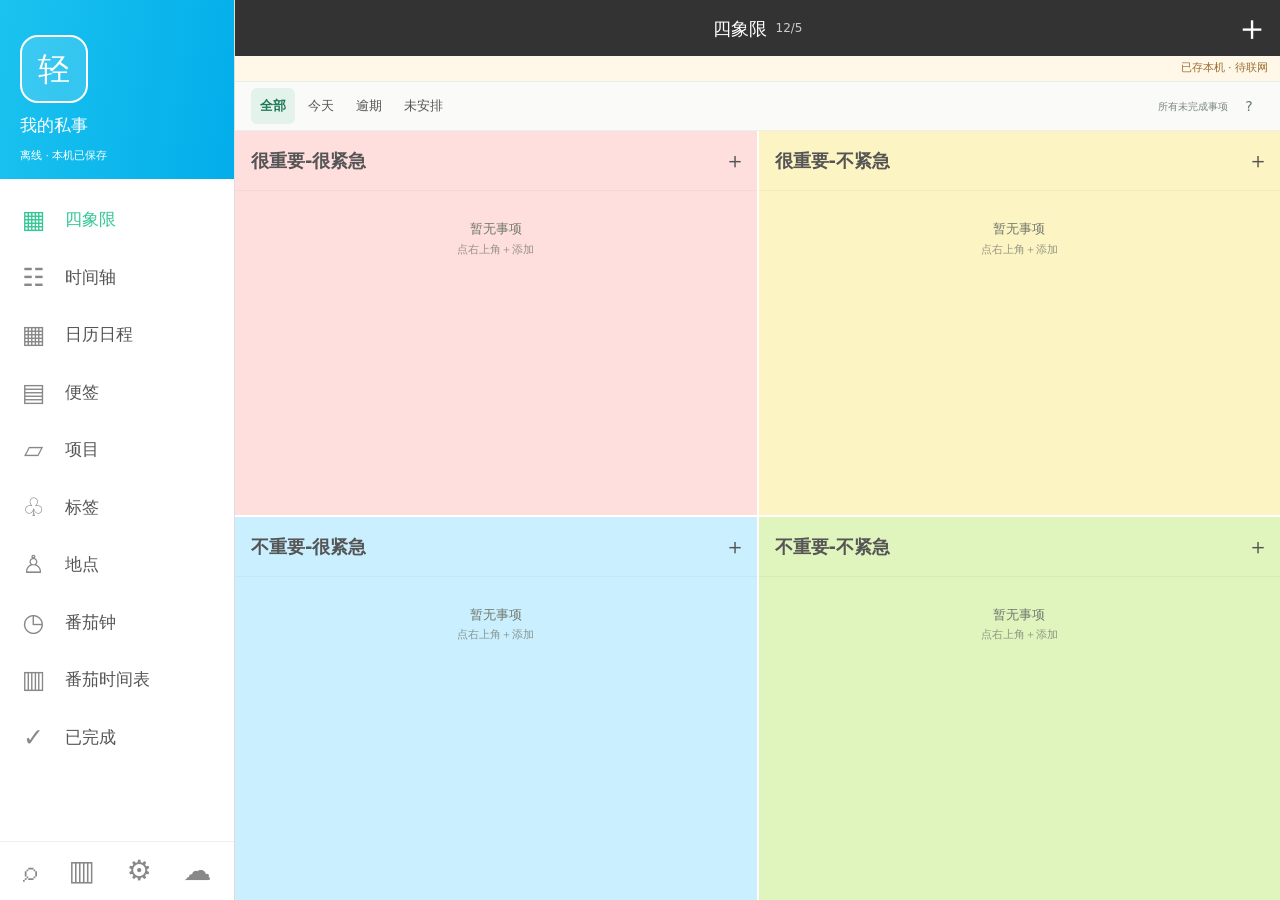
==== android/assets/index.html @ 7c6339b3 "Fix completed task restoration being mistaken for a no-op" ====
<!doctype html><html lang="zh-CN"><head><meta charset="utf-8"><meta name="viewport" content="width=device-width,initial-scale=1,viewport-fit=cover"><meta name="theme-color" content="#333333"><title>轻效 Todo</title><style>:root{--header:#333;--ink:#555;--muted:#999;--line:#e6e6e6;--green:#36c796;--cyan:#00b9ee;--q0:#ffdede;--q1:#fdf4c3;--q2:#caefff;--q3:#e0f4be}*{box-sizing:border-box}html,body{margin:0;height:100%;font:16px/1.5 system-ui,-apple-system,'Noto Sans',sans-serif;color:var(--ink);background:white}button,input,select,textarea{font:inherit;color:inherit}button{border:0;background:none;cursor:pointer;min-height:44px;-webkit-tap-highlight-color:transparent}button:focus-visible{outline:2px solid var(--cyan)}input,textarea,select{border:1px solid #ddd;border-radius:4px;padding:10px;background:#fff;max-width:100%;min-height:44px}input[type=checkbox]{width:21px;min-height:21px;accent-color:var(--green)}textarea{width:100%;resize:vertical;line-height:1.7}label{display:block;color:#999;font-size:13px;margin:14px 0 5px}#app{height:100dvh;display:flex;flex-direction:column}#top{height:56px;flex:none;display:flex;align-items:center;justify-content:space-between;background:var(--header);color:#fff}#top>button:first-child,#top>button:last-child{width:56px;height:56px}#top-add{font-size:36px;font-weight:300}#page-title{font-size:21px;flex:1;display:flex;align-items:center;justify-content:center;gap:9px}.daynum{font-size:28px;font-weight:300}.datemeta{font-size:10px;line-height:1.3;text-align:left}.avatar{display:inline-flex;align-items:center;justify-content:center;width:35px;height:35px;border:1px solid #eee;background:#39bba8;border-radius:9px;color:white;font-size:20px}.avatar.large{width:68px;height:68px;font-size:32px;background:#ffffff25;border:2px solid white;border-radius:18px;margin-bottom:10px}#main{flex:1;overflow:auto;min-height:0;position:relative}#main.matrix-page{overflow:hidden}.matrix{display:grid;grid-template-columns:1fr 1fr;grid-template-rows:1fr 1fr;height:100%;gap:1px;background:white}.quadrant{background:var(--q);display:flex;flex-direction:column;min-height:0;overflow:hidden}.quad-list{flex:1;overflow:auto;min-height:0}.task-row{border-bottom:1px solid #0000000c;display:flex;align-items:center;min-height:38px}.task-open{padding:10px;text-align:left;min-width:0;flex:1}.task-text{white-space:nowrap;overflow:hidden;text-overflow:ellipsis;display:block}.task-mini{font-size:10px;color:#888;white-space:nowrap;overflow:hidden;text-overflow:ellipsis;display:block}.task-more{font-size:16px;min-width:29px;width:29px;color:#0006;opacity:.5}.task-row.done .task-text{text-decoration:line-through;color:#999}.empty{color:#aaa;text-align:center;padding:40px 20px;font-size:14px}.empty.full{position:absolute;top:38%;left:0;right:0;font-size:17px}.empty small{display:block;font-size:13px;line-height:1.7;margin-top:10px}.fab{position:fixed;bottom:25px;left:calc(50% - 28px);background:#fff;border-radius:50%;width:56px;height:56px;box-shadow:0 1px 8px #0004;color:#a5ca38;font-size:40px;line-height:1}#drawer-mask{position:fixed;inset:0;background:#0009;z-index:9}#drawer{position:fixed;top:0;bottom:0;left:0;width:min(310px,78%);background:white;z-index:10;transform:translateX(-100%);transition:transform .18s;display:flex;flex-direction:column}#drawer.open{transform:none}.profile{background:linear-gradient(100deg,#1bc3ef,#02adea);color:white;padding:27px 20px 15px}.profile strong{display:block;font-size:17px;font-weight:400}.profile small{display:block;margin-top:9px;font-size:11px;cursor:pointer}#nav{padding:12px 0;flex:1;overflow:auto}#nav button{width:100%;text-align:left;padding:10px 22px;display:flex;gap:20px;align-items:center;min-height:48px;font-size:17px}#nav button i{width:23px;font-size:25px;color:#888;font-style:normal;text-align:center}#nav button.active,#nav button.active i{color:var(--green)}#drawer footer{display:flex;border-top:1px solid #eee;justify-content:space-around;padding:7px}#drawer footer button{font-size:28px;color:#888}#timer-bar{flex:none;background:#fff5ed;border-top:1px solid #efccb9;text-align:left;font-size:13px;padding:8px 15px;color:#be6847;min-height:40px}#overlay{position:fixed;inset:0;background:#0007;z-index:20;align-items:center;justify-content:center}#overlay:not([hidden]){display:flex}#panel{background:#fff;width:100%;height:100dvh;display:flex;flex-direction:column;overflow:hidden}.panel-head{height:56px;background:#333;color:white;display:flex;align-items:center;justify-content:space-between;flex:none;padding:0 6px}.panel-head h2{font-size:20px;font-weight:400;flex:1;text-align:center;margin:0}.panel-head button{min-width:48px;font-size:17px}.panel-head .back{font-size:28px}.panel-body{padding:16px;overflow-y:auto;flex:1;min-height:0}.panel-actions{display:flex;gap:10px;border-top:1px solid #eee;padding:12px 16px;background:#fff;flex:none}.panel-actions button{flex:1}.primary{background:#25b88d;color:#fff;border-radius:5px;padding:10px 17px}.secondary{background:#f3f3f3;border:1px solid #ddd;border-radius:5px;padding:10px 14px}.danger{color:#ef5b51}.muted,.hint{color:#aaa;font-size:12px}.hint{line-height:1.8;margin:8px 0}.row{display:flex;gap:10px;align-items:center}.row>*{flex:1;min-width:0}.field-row{display:flex;align-items:center;border-bottom:1px solid var(--line);padding:10px 0;gap:10px}.field-row>span{width:60px;flex-shrink:0;color:#999;font-size:14px}.field-row input,.field-row select{flex:1;min-width:0;border:0}.editor-title{font-size:19px;min-height:100px;border:0;border-bottom:1px solid #ddd;border-radius:0}.priority{display:grid;grid-template-columns:repeat(4,1fr);gap:4px;margin:10px 0}.priority button{font-size:12px;border:2px solid transparent;padding:8px 2px;background:var(--q)}.priority .selected{border-color:#777}.sub-edit{display:grid;grid-template-columns:24px 1fr 53px 30px;gap:7px;align-items:center;margin:7px 0}.sub-edit input{width:100%;min-width:0}.sub-edit button{padding:0}.detail-title{font-size:21px;line-height:1.65;white-space:pre-wrap;overflow-wrap:anywhere;margin:10px 0}.detail-notes{white-space:pre-wrap;line-height:1.9;overflow-wrap:anywhere;padding:12px 0;border-bottom:1px solid #eee}.detail-meta{font-size:14px;line-height:2;color:#999;margin:14px 0}.sub-detail{border-bottom:1px solid #eee;display:flex;align-items:center;gap:8px;padding:9px 0}.sub-detail>div{flex:1;min-width:0}.sub-detail small{display:block;color:#aaa;font-size:11px}.tomato-btn{color:#e47759;font-size:13px;white-space:nowrap}.detail-focus{display:flex;background:#fff8ef;padding:10px;border-radius:5px;margin:14px 0;gap:10px;align-items:center}.detail-focus>div{flex:1}.detail-focus small{display:block;font-size:11px;color:#aaa}.toolbar{display:flex;align-items:center;justify-content:space-between;padding:10px 12px;gap:8px;border-bottom:1px solid #eee;background:#fafafa;flex-wrap:wrap}.toolbar button{font-size:13px;padding:5px 12px;border:1px solid #ddd;border-radius:3px;min-height:34px}.toolbar .selected{border-color:#3ab994;color:#26b68b;background:#f2fcf8}.toolbar input,.toolbar select{padding:5px;min-height:34px;font-size:13px}.timeline-day{padding:10px 13px;background:#f6f6f6;border-bottom:1px solid #ddd;display:flex;justify-content:space-between;align-items:center}.timeline-day button{font-size:25px;min-height:32px}.timeline-list .task-row{border-left:5px solid var(--q);padding-left:7px}.catalog-row{display:flex;align-items:center;border-bottom:1px solid #eee;padding:10px 15px;gap:12px}.catalog-row .mark{height:22px;width:22px;border:2px solid var(--color);border-radius:3px}.catalog-row>button.name{flex:1;text-align:left;font-size:18px}.catalog-row small{display:block;font-size:12px;color:#aaa}.search-box{padding:12px}.search-box input{width:100%}.list-heading{padding:10px 15px;color:#aaa;font-size:13px}.date-filter{display:flex;gap:7px;justify-content:center;padding:10px;border-bottom:1px solid #eee}.date-filter button{border:1px solid #ddd;border-radius:4px;padding:5px 10px;min-height:34px;font-size:13px}.stats-row{display:grid;grid-template-columns:repeat(3,1fr);border-bottom:1px solid #eee;text-align:center;padding:17px 5px}.stats-row strong{font-size:25px;font-weight:400;color:#e17d5f;display:block}.stats-row small{font-size:11px;color:#aaa}.stats-note{font-size:11px;color:#aaa;padding:7px 12px;margin:0}.timer-page{max-width:670px;margin:0 auto;padding:20px}.timer-mode{display:flex;justify-content:center;gap:8px;margin:10px 0 20px}.timer-mode button{padding:7px 18px;border-radius:30px;border:1px solid #ddd;font-size:14px}.timer-mode .selected{color:#d67b5b;border-color:#d67b5b;background:#fff5f0}.clock{width:245px;height:245px;border:6px solid #f8e0d4;border-top-color:#e99b7b;border-radius:50%;display:flex;align-items:center;justify-content:center;flex-direction:column;margin:28px auto 22px;color:#d77d5b}.clock strong{font-size:58px;line-height:1.2;font-weight:300;font-variant-numeric:tabular-nums}.clock small{font-size:13px;color:#bca89d}.timer-task{background:#fafafa;border:1px solid #eee;border-radius:5px;padding:14px;text-align:center;margin:10px 0}.timer-task strong{font-size:16px;font-weight:500;display:block}.timer-task small{font-size:12px;color:#aaa}.timer-controls{display:flex;gap:12px;justify-content:center}.timer-controls button{flex:1;max-width:220px}.duration-pick{display:flex;gap:7px;justify-content:center;margin:12px 0}.duration-pick button{border:1px solid #ddd;border-radius:4px;padding:4px 12px;min-height:34px;font-size:13px}.duration-pick .selected{border-color:#e49a7c;color:#cd7757}.duration-pick input{width:70px;min-height:34px;padding:4px}.timer-history{padding-top:24px}.timer-history h3{font-size:14px;font-weight:400;color:#aaa}.session-row{display:flex;padding:10px 0;border-bottom:1px solid #eee;gap:10px;align-items:center;font-size:14px}.session-row>div{flex:1}.session-row small{display:block;color:#aaa;font-size:11px}.session-row strong{color:#d27a59;font-weight:500;white-space:nowrap}.time-page{height:100%;display:flex;flex-direction:column}.sheet-scroll{overflow:auto;flex:1;position:relative;min-height:220px;border-top:1px solid #ddd}.time-grid{display:grid;position:relative;min-width:100%;width:max-content;grid-template-columns:48px repeat(var(--days),minmax(120px,1fr));grid-template-rows:40px 1440px}.time-head{position:sticky;top:0;background:#fafafa;z-index:4;text-align:center;border-right:1px solid #ddd;border-bottom:1px solid #ddd;font-size:12px;line-height:39px;min-width:120px}.time-head.today{background:#fff4e5;color:#bf7951}.time-corner{position:sticky;left:0;top:0;z-index:6;min-width:48px;background:#fafafa;font-size:10px;border-right:1px solid #ddd;border-bottom:1px solid #ddd;text-align:center;padding-top:12px}.time-axis{position:sticky;left:0;background:#fafafa;z-index:3;border-right:1px solid #ccc}.time-axis span{position:absolute;left:3px;font-size:10px;color:#999;transform:translateY(-7px)}.time-column{position:relative;min-width:120px;border-right:1px solid #ddd;background:repeating-linear-gradient(to bottom,#fff 0,#fff 29px,#ededed 29px,#ededed 30px)}.time-column:before{content:'';position:absolute;inset:0;pointer-events:none;background:repeating-linear-gradient(to bottom,transparent 0,transparent 59px,#d5d5d5 59px,#d5d5d5 60px)}.time-block{position:absolute;left:2px;right:2px;background:#f4b49a;border-left:3px solid #d67c57;border-radius:3px;padding:1px 4px;min-height:3px;overflow:hidden;font-size:11px;line-height:1.25;min-width:0;min-height:0;text-align:left;color:#773d28;z-index:1}.time-block.break{background:#cce7cc;border-color:#7ca970;color:#45663b}.time-block.manual{background:#c9e5f4;border-color:#6ba4c2;color:#345c72}.time-block.partial{background:#f9dfc9;border-style:dashed}.time-block span{display:block;font-size:9px}.now-line{position:absolute;left:0;right:0;height:1px;background:#ef654f;z-index:2;pointer-events:none}.legend{display:flex;gap:12px;font-size:10px;color:#aaa;padding:8px 12px}.legend i{display:inline-block;width:9px;height:9px;background:#f4b49a;margin-right:4px}.settings-row{padding:12px 0;border-bottom:1px solid #eee}.settings-row button{display:block;width:100%;text-align:left}.settings-row small{color:#aaa;font-size:12px;display:block}.progress-line{height:7px;background:#f1f1f1;margin-top:5px}.progress-line i{display:block;height:100%;background:#86c7b1}.warning{background:#fff3d1;border:1px solid #ead494;padding:10px;font-size:13px}.day-summary{padding:15px}.breakdown-row{padding:10px 0;border-bottom:1px solid #eee;font-size:14px}.breakdown-row span{float:right;color:#d88664}#toast{position:fixed;bottom:40px;left:20px;right:20px;margin:auto;max-width:600px;padding:14px 20px;color:#fff;background:#333e;border-radius:6px;z-index:50;display:none;font-size:14px}[hidden]{display:none!important}@media(min-width:850px){#drawer{transform:none;width:235px;z-index:2;border-right:1px solid #ddd}#app{margin-left:235px}#menu-button{visibility:hidden}.matrix{gap:2px}.quad-title{font-size:20px;padding:16px}.task-open{padding:11px 16px}.task-text{font-size:17px}#panel{height:90dvh;max-width:680px;box-shadow:0 12px 60px #0003}.time-grid{width:100%;grid-template-columns:48px repeat(var(--days),minmax(110px,1fr))}.time-head,.time-column{min-width:110px}.fab{left:calc(50% + 88px)}.profile{padding-top:35px}.task-more{opacity:.2}.task-row:hover .task-more{opacity:1}}

/* Expanded matrix keeps the other three quadrants in their original corners. */
.matrix{--quad-rail:56px;grid-template-columns:minmax(0,1fr) minmax(0,1fr);grid-template-rows:minmax(0,1fr) minmax(0,1fr)}
.quadrant{min-width:0}.quad-head{display:flex;align-items:stretch;min-height:44px;flex:none;border-bottom:1px solid #00000009}
.quad-title{min-width:0;flex:1;display:flex;align-items:center;justify-content:space-between;gap:4px;text-align:left;padding:10px;font-size:15px;font-weight:650}.quad-title span{overflow:hidden;text-overflow:ellipsis;white-space:nowrap}.quad-title small,.quad-switch small{font-size:11px;opacity:.6;font-weight:400}
.quad-add,.quad-collapse{flex:none;width:40px;padding:0;font-size:25px}.quad-collapse{font-size:23px;color:#0007}.quad-title:hover,.quad-add:hover,.quad-collapse:hover,.quad-switch:hover{background:#ffffff30}
.quad-switch{height:100%;width:100%;min-width:0;min-height:0;display:flex;align-items:center;justify-content:center;gap:8px;padding:6px;font-size:13px;font-weight:550;overflow:hidden}.quadrant-collapsed.vertical .quad-switch{flex-direction:column}.quadrant-collapsed.vertical .quad-switch>span{writing-mode:vertical-rl;letter-spacing:3px}.quadrant-collapsed.corner .quad-switch{font-size:11px;line-height:1.4;gap:3px}.quadrant-collapsed.horizontal .quad-switch>span{white-space:nowrap}
.quad-quick{display:flex;flex:none;gap:6px;padding:8px;border-top:1px solid #00000012;background:#ffffff38}.quad-quick-input{flex:1;min-width:0;width:0;background:#ffffffc9;border:1px solid #00000012;font-size:15px;padding:8px 10px}.quad-quick button{width:44px;flex:none;background:#ffffffa8;border:1px solid #00000012;border-radius:4px;font-size:27px}.quad-quick:focus-within{background:#ffffff60}
@media(min-width:850px){.matrix{--quad-rail:68px}.quad-title{font-size:20px;padding:16px}.quad-add,.quad-collapse{width:48px}.quad-switch{font-size:15px}.quadrant-collapsed.corner .quad-switch{font-size:13px}.quad-quick{padding:12px 16px}}
/* 2.2 usability: compact overview, comfortable touch targets and quiet detail panels. */
:root{--muted:#777}#sync-top{background:#f5f8f6;border-bottom:1px solid #e8eee9;color:#547c69;font-size:11px;min-height:26px;padding:3px 12px;text-align:right;flex:none}#sync-top.pending{background:#fff8e8;color:#9b6d2e}.matrix-wrap{height:100%;display:flex;flex-direction:column}.matrix-wrap .matrix{flex:1;min-height:0}.matrix-filter{display:flex;gap:4px;padding:4px 8px;align-items:center;flex:none;background:#fafbf9;border-bottom:1px solid #eee}.matrix-filter button{min-height:36px;font-size:13px;padding:5px 9px;border-radius:6px;white-space:nowrap}.matrix-filter .selected{background:#e3f3eb;color:#207955;font-weight:600}.matrix-filter small{font-size:10px;color:#7a867e;margin-left:auto}.page-name{font-size:18px}.header-date{font-size:12px;color:#ccc}.task-check{width:36px;min-width:36px;padding:0;font-size:23px;color:#49785d;min-height:48px}.task-pom{min-width:36px;padding:0;font-size:22px;color:#a76549}.task-more{width:32px;min-width:32px;opacity:.8}.task-mini{font-size:11px;color:#6e716b}.task-open{padding:10px 3px}.matrix:not(.matrix-focused) .task-pom{display:none}.matrix:not(.matrix-focused) .task-more{width:26px;min-width:26px}.task-row.dragging{opacity:.45}.quadrant.drop-target{box-shadow:inset 0 0 0 3px #389675}.matrix-filter~.matrix .quad-list{overscroll-behavior:contain}.quad-title{font-size:14px}.quad-add,.quad-collapse{min-height:48px}.hint,.muted,.detail-meta,.sub-detail small,.settings-row small{color:#737972}.editor-section{border:1px solid #e5e9e5;border-radius:9px;margin:16px 0;padding:12px;background:#fcfdfb}.editor-section>summary,.sub-schedule>summary{cursor:pointer;font-weight:600;min-height:32px;padding:3px 0}.editor-section summary small{float:right;font-size:11px;color:#798279;font-weight:400}.editor-section h3{margin:0 0 12px;font-size:15px;color:#43594c}.editor-section h3 small{display:block;margin-top:4px;font-weight:400;font-size:11px;color:#737972}.editor-section input:not([type=checkbox]),.editor-section select,.panel-body>input:not([type=checkbox]),.panel-body>select,.row input{width:100%}.editor-section input,.editor-section select{margin-bottom:5px}.check-label{display:flex;align-items:center;gap:10px}.quick-dates{display:flex;gap:8px}.quick-dates button{background:#f3f6f2;border:1px solid #e1e8df;border-radius:16px;padding:5px 14px;font-size:12px;min-height:34px}.sub-edit-card{border:1px solid #e0e7dd;background:#fff;border-radius:6px;padding:9px;margin:10px 0}.sub-edit{grid-template-columns:22px minmax(0,1fr) 48px 28px;gap:5px}.sub-edit input{padding:7px 5px;margin-bottom:0}.sub-schedule{font-size:13px}.sub-schedule>summary{color:#758474;font-weight:400;font-size:12px}.sub-schedule-button{font-size:12px;color:#527e68;padding:0 7px}.sub-detail.highlight{background:#fff6d8}.photo-grid{display:grid;grid-template-columns:repeat(3,minmax(0,1fr));gap:8px;margin:10px 0}.photo-tile{position:relative;aspect-ratio:1;border-radius:7px;background:#eef1ed;overflow:hidden}.photo-tile>button:first-child{width:100%;height:100%;padding:0;position:relative}.photo-tile img{width:100%;height:100%;object-fit:cover}.photo-tile .photo-remove{position:absolute;top:0;right:0;min-height:32px;width:32px;background:#0009;color:white;font-size:22px;border-radius:0 0 0 7px}.photo-missing{position:absolute;inset:0;display:grid;place-items:center;font-size:11px;color:#7d897b}.photo-viewer{position:fixed;inset:0;background:#101612ef;z-index:80;display:flex;align-items:center;justify-content:center;padding:20px}.photo-viewer img{max-width:100%;max-height:90dvh;object-fit:contain}.photo-viewer button{position:absolute;right:15px;top:15px;color:white;font-size:32px;width:48px;min-height:48px;background:#ffffff22;border-radius:50%}.calendar-page{max-width:900px;margin:auto}.calendar-grid{padding:10px 14px}.calendar-week,.calendar-days{display:grid;grid-template-columns:repeat(7,minmax(0,1fr));gap:4px}.calendar-week{font-size:12px;color:#7f8b7b;text-align:center;padding:10px 0}.calendar-days button{height:58px;border-radius:8px;display:flex;flex-direction:column;align-items:center;justify-content:center;line-height:1.2}.calendar-days button small{font-size:9px;color:#65a184;padding-top:7px}.calendar-days button.today{box-shadow:inset 0 0 0 1px #80b89b}.calendar-days button.selected{background:#337b5c;color:white}.calendar-days button.selected small{color:#dcf1df}.calendar-days button.outside{opacity:.3}.agenda-head{display:flex;gap:8px;align-items:center;padding:15px;background:#f5f7f3}.agenda-head strong{flex:1;font-size:14px}.agenda-head label{font-size:11px;margin:0;display:flex;align-items:center;gap:4px}.agenda-head button{font-size:12px;color:#307a58}.agenda-row{display:flex;width:100%;gap:15px;text-align:left;align-items:center;border-left:5px solid var(--q);border-bottom:1px solid #edf0eb;padding:14px;font-size:14px}.agenda-row>div{flex:1;min-width:0}.agenda-row strong{font-weight:500;overflow-wrap:anywhere}.agenda-row small{font-size:11px;display:block;color:#7e897b;margin-top:3px}.agenda-row.done strong{text-decoration:line-through;color:#999}.time-grid{grid-template-rows:40px calc(1440px * var(--zoom,1))}.time-column{background:repeating-linear-gradient(to bottom,#fff 0,#fff calc(30px * var(--zoom,1) - 1px),#ededed calc(30px * var(--zoom,1) - 1px),#ededed calc(30px * var(--zoom,1)))}.time-column:before{background:repeating-linear-gradient(to bottom,transparent 0,transparent calc(60px * var(--zoom,1) - 1px),#d5d5d5 calc(60px * var(--zoom,1) - 1px),#d5d5d5 calc(60px * var(--zoom,1)))}.segment-edit{display:flex;gap:8px;padding:8px 0}.segment-edit input{min-width:0;width:50%;font-size:13px}.finish-icon{font-size:60px;text-align:center;margin:20px}.finish-options{display:grid;gap:10px;margin:25px 0}.finish-options button{min-height:48px}#toast{gap:15px;align-items:center;justify-content:space-between}#toast button{color:#9fe3bf;font-weight:600;min-height:32px;white-space:nowrap}.panel-body{padding-bottom:32px}.panel-actions{padding-bottom:max(12px,env(safe-area-inset-bottom))}label{color:#667363}.task-row .task-open:active{background:#ffffff45}@media(min-width:850px){.matrix-filter{padding:6px 16px}.matrix:not(.matrix-focused) .task-pom{display:block}.quad-title{font-size:18px}.task-check,.task-pom{width:44px;min-width:44px}.task-more{width:40px;min-width:40px}.calendar-days button{height:67px}.photo-grid{grid-template-columns:repeat(4,minmax(0,1fr))}}@media(max-width:360px){.matrix-filter small{display:none}.quad-title{font-size:12px;padding:8px 6px}.matrix:not(.matrix-focused) .task-check{width:28px;min-width:28px}.task-text{font-size:14px}.task-mini{font-size:10px}.sub-detail{gap:4px}.sub-detail .tomato-btn{padding:0 5px}}
/* Touch actions share the same layout on Android and the web. */
.task-swipe{position:relative;overflow:hidden;isolation:isolate;--swipe-x:0px;--row-bg:#fff;background:var(--row-bg)}
.quadrant .task-swipe{--row-bg:var(--q)}
.task-swipe .task-row{position:relative;z-index:1;background:var(--row-bg);transform:translateX(var(--swipe-x));transition:transform .18s ease;min-height:58px;user-select:none;-webkit-user-select:none;-webkit-touch-callout:none;touch-action:pan-y}
.task-swipe.swiping .task-row{transition:none}
.task-swipe .task-text{white-space:normal;display:-webkit-box;-webkit-line-clamp:2;-webkit-box-orient:vertical;line-height:1.45;overflow-wrap:anywhere}
.task-swipe .task-mini{margin-top:3px}
.task-swipe .swipe-action{position:absolute;inset:0 auto 0 0;width:min(80px,42%);z-index:0;color:#fff;background:#268562;border-radius:0;display:flex;flex-direction:column;align-items:center;justify-content:center;gap:1px;font-size:12px;padding:4px;opacity:1}
.swipe-action span{font-size:23px;line-height:1.1}.swipe-action b{font-weight:550}
.task-swipe .swipe-delete{left:auto;right:0;background:#c64b51}
.task-swipe[data-direction=right]{background:#268562}.task-swipe[data-direction=left]{background:#c64b51}
.task-swipe.swipe-ready[data-direction=right]{background:#176c4b}.task-swipe.swipe-ready[data-direction=left]{background:#aa343b}
.task-swipe.swipe-ready .swipe-action{background:transparent;width:50%;font-size:12px}
.task-swipe .task-row.dragging{opacity:.28}
.task-drag-preview{position:fixed;z-index:100;pointer-events:none;width:220px;max-width:70vw;background:var(--q);padding:13px 16px;border:1px solid #ffffffc9;border-radius:10px;box-shadow:0 12px 32px #203b3738;transform:rotate(-2deg);color:#3e4c43}
.task-drag-preview strong{display:-webkit-box;-webkit-line-clamp:2;-webkit-box-orient:vertical;overflow:hidden;overflow-wrap:anywhere;font-size:15px}
.task-drag-preview small{display:block;margin-top:4px;font-size:11px;opacity:.65}
.task-drag-hint{position:fixed;z-index:101;bottom:max(18px,env(safe-area-inset-bottom));left:16px;right:16px;max-width:500px;margin:auto;border-radius:24px;background:#254d40f5;color:white;padding:12px 18px;text-align:center;pointer-events:none;font-size:13px}
.task-drag-active,.task-drag-active *{cursor:grabbing!important;user-select:none!important;-webkit-user-select:none!important}
.quadrant.drop-target{box-shadow:inset 0 0 0 3px #23845e;position:relative}
.quadrant.drop-target .quad-head,.quadrant.drop-target .quad-switch{background:#ffffff55}
.quad-empty{text-align:center;padding:28px 8px;color:#72796d;font-size:13px;pointer-events:none}.quad-empty small{font-size:11px;opacity:.75}
.matrix-filter .gesture-help{width:30px;min-width:30px;padding:4px;color:#65776b;font-size:14px;margin-left:auto}
.matrix-filter small+.gesture-help{margin-left:2px}
.gesture-guide p{font-size:14px;line-height:1.8;margin:0 0 22px}.gesture-guide strong{color:#2d7457}
.matrix:not(.matrix-focused) .quad-add{width:30px;min-height:44px;font-size:22px}
.matrix:not(.matrix-focused) .quad-title{padding-right:2px;font-size:12px}
.matrix:not(.matrix-focused) .task-swipe .task-open{padding-left:2px;padding-right:2px}
.matrix:not(.matrix-focused) .task-swipe .task-text{font-size:14px}
.task-swipe .task-more{min-height:48px}
@media(min-width:850px){.matrix:not(.matrix-focused) .quad-title{font-size:18px}.matrix:not(.matrix-focused) .quad-add{width:44px}.matrix:not(.matrix-focused) .task-swipe .task-text{font-size:16px}}
@media(max-width:360px){.matrix:not(.matrix-focused) .quad-title{font-size:11px;padding-left:5px}.matrix-filter{gap:1px}.matrix-filter button{padding:5px 8px}}
@media(prefers-reduced-motion:reduce){.task-swipe .task-row{transition:none}.task-drag-preview{transform:none}}
/* Nested tasks retain usable tap targets and stop indenting after two levels. */
.tree-node{margin-left:calc(var(--tree-depth,0)*14px);position:relative;border-left:1px solid #ffffff18}
.tree-node[style="--tree-depth:0"]{border-left:0}
.tree-toggle,.tree-spacer{width:28px;min-width:28px;flex:0 0 28px;display:inline-flex;align-items:center;justify-content:center;color:var(--q);font-size:18px}
.tree-toggle{min-height:40px;padding:0;border:0;background:transparent;touch-action:manipulation}
.tree-spacer{width:8px;min-width:8px;flex-basis:8px}
.tree-progress,.tree-path{display:block;font-size:11px;line-height:1.5;color:#aaa;white-space:nowrap;overflow:hidden;text-overflow:ellipsis}
.tree-progress{color:#d4d4d4}.tree-path{color:#9197a2}
.tree-add-link,.tree-branch-link{display:block;margin:2px 0 6px calc(var(--tree-depth,1)*14px + 8px);padding:8px 5px;border:0;background:transparent;color:#b1b7c0;text-align:left;font-size:12px;min-height:36px}
.tree-branch-link{color:#c4d7ed;margin-left:30px}
.tree-add-form{display:flex;gap:4px;margin:6px 4px 8px calc(var(--tree-depth,1)*14px);align-items:center}
.tree-add-form input{min-width:0;width:100%;font-size:13px;padding:10px 8px}.tree-add-form button{flex-shrink:0;padding:8px;min-width:32px}
.tree-breadcrumb{padding:6px 6px 8px;border-bottom:1px solid #ffffff14;position:sticky;top:0;background:#292a2d;z-index:2;display:flex;gap:8px;align-items:center}
.tree-breadcrumb button{border:0;color:#d4e3fa;background:transparent;padding:5px;white-space:nowrap;font-size:12px}
.tree-breadcrumb span{font-size:11px;color:#999;overflow:hidden;white-space:nowrap;text-overflow:ellipsis}
.tree-actions{border-bottom:1px solid #ffffff18;padding-bottom:8px}.tree-actions>button,.tree-destination{display:block;text-align:left;width:100%;background:transparent;border:0;padding:12px 8px}
.tree-destination small,.tree-child-detail small{display:block;color:#999;font-size:12px;margin-top:4px}.tree-destination strong{font-weight:500}
.tree-child-detail{display:flex;align-items:center;gap:3px;border-top:1px solid #ffffff12;padding:6px 0}.tree-child-detail button{background:transparent;border:0;padding:8px;min-width:32px}.tree-child-detail button:nth-child(2){flex:1;min-width:0;text-align:left;overflow-wrap:anywhere}.tree-child-detail strong{font-size:14px;font-weight:500}
.tree-detail-path button{background:transparent;border:0;color:#a6bcd7;text-align:left;font-size:12px;padding:6px 0;overflow-wrap:anywhere}.tree-detail-children h3{font-size:14px;margin-top:16px}
.tree-highlight{animation:tree-highlight 2s ease-out}@keyframes tree-highlight{from{background:#ffffff30}to{background:transparent}}
@media(max-width:600px){.matrix:not(.matrix-focused) .tree-toggle{width:23px;min-width:23px;flex-basis:23px}.matrix:not(.matrix-focused) .tree-node{margin-left:calc(var(--tree-depth,0)*8px)}.matrix:not(.matrix-focused) .tree-progress{font-size:10px}.matrix:not(.matrix-focused) .tree-node .task-pom{display:none}.matrix:not(.matrix-focused) .tree-add-form{flex-wrap:wrap}.matrix:not(.matrix-focused) .tree-add-form input{flex-basis:100%}}

.tree-toggle{color:#52665e}.tree-node{border-left-color:#00000016}.tree-progress{color:#626e64}.tree-path{color:#6c756f}.tree-add-link,.tree-branch-link{color:#566e63}.tree-breadcrumb{background:rgba(255,255,255,.8);border-bottom-color:#00000012}.tree-breadcrumb button{color:#3d6b58}.tree-breadcrumb span{color:#747b72}.tree-actions,.tree-child-detail{border-color:#00000012}.tree-detail-path button{color:#4f7563}
/* Drop indicators are overlays: previewing never changes row heights under the finger. */
.task-drop-line{position:fixed;height:3px;border-radius:3px;background:#21886b;box-shadow:0 0 0 1px #fff9;z-index:99;pointer-events:none}
.task-drop-line::before{content:'';position:absolute;left:-3px;top:-3px;width:9px;height:9px;border-radius:50%;background:#21886b}
.task-row.drop-nest-wait{outline:2px dashed #4c9776;outline-offset:-3px;background:#ffffff35}
.task-row.drop-inside{outline:3px solid #21886b;outline-offset:-3px;background:#ffffff85}
.task-drag-active .task-row.dragging{opacity:.4}.task-drag-hint{white-space:normal;overflow-wrap:anywhere}
.task-drag-active .swipe-action,.task-drag-active #toast{visibility:hidden}
.task-row.drop-nest-wait{background:#edf5ed}.task-row.drop-inside{background:#dff3e8}
</style></head><body>
<div id="app"><header id="top"><button id="menu-button" aria-label="打开菜单" onclick="drawer(true)"><span class="avatar">轻</span></button><button id="page-title" onclick="chooseDate()"></button><button id="top-add" aria-label="新建" onclick="addForView()">＋</button></header><button id="sync-top" onclick="syncInfo()" aria-label="查看保存与同步状态">已存本机</button><main id="main"></main><button id="timer-bar" onclick="go('pomodoro')" hidden></button></div>
<div id="drawer-mask" onclick="drawer(false)" hidden></div><aside id="drawer" aria-label="导航"><div class="profile"><div class="avatar large">轻</div><strong>我的私事</strong><small id="sync-label" onclick="syncNow()">本机保存</small></div><nav id="nav"></nav><footer><button onclick="go('search')" aria-label="搜索">⌕</button><button onclick="go('achievements')" aria-label="我的成就">▥</button><button onclick="settings()" aria-label="设置">⚙</button><button onclick="syncNow()" aria-label="立即同步">☁</button></footer></aside>
<div id="overlay" hidden><section id="panel" role="dialog" aria-modal="true"></section></div><div id="toast" role="status"></div>
<script>/* Shared offline data model, synchronization and time accounting. */
(function(root){'use strict';
const clone=x=>JSON.parse(JSON.stringify(x));
const uid=()=>globalThis.crypto?.randomUUID?.()||Date.now().toString(36)+'-'+Math.random().toString(36).slice(2);
const blank=()=>({format:'qingxiao-todo',version:3,items:[],sessions:[],catalogs:[],preferences:[],deviceId:uid()});
function normalize(x){if(!x||x.format!=='qingxiao-todo'||![1,2,3].includes(x.version)||!Array.isArray(x.items))throw Error('不是轻效Todo备份');let legacy=x.version===1;x=clone(x);x.version=3;x.sessions??=[];x.catalogs??=[];x.preferences??=[];x.deviceId??=uid();
 for(let [old,type] of [['projects','project'],['tags','tag']])for(let name of x[old]||[])if(typeof name==='string'&&!x.catalogs.some(c=>c.type===type&&c.name===name))x.catalogs.push({id:uid(),type,name,color:'#00b7e9',_dirty:true,_op:uid(),_rev:0});
 for(let t of x.items){t.notes??='';t.subtasks??=[];t.photos??=[];t.tags??=[];t.quadrant??=1;t.weight??=1;t.estimate??=0;t.kind??='task';t.subtasks.forEach(s=>{s.id??="index:"+t.subtasks.indexOf(s);s.estimate??=0;s.reminderStyle??='notification';});if(legacy)touch(t);}
 x.items=migrateItems(x.items); invalidate();validate(x);return x;}

// Stable legacy IDs let independently upgraded devices converge on the same nodes.
function childId(parent,id){let a=2166136261,b=2246822519;for(let c of JSON.stringify([parent,id]).split('')){a=Math.imul(a^c.charCodeAt(0),16777619);b=Math.imul(b^c.charCodeAt(0),3266489917);}return 'child:'+ (a>>>0).toString(16).padStart(8,'0')+(b>>>0).toString(16).padStart(8,'0');}
function migrateItems(items){const result=[],known=new Set(items.map(t=>t.id));for(const original of items){let t=clone(original),subs=t.subtasks||[];t.parentId??='';if(t.deleted&&subs.length)t.deleteBatch??='migration:'+t.id;t.treeVersion=3;t.subtasks=[];result.push(t);let seen=new Set();subs.forEach((s,i)=>{let sid=s.id||'index:'+i,key=seen.has(sid)?sid+':duplicate:'+i:sid;seen.add(sid);let id=childId(t.id,key);if(known.has(id)){const existing=items.find(n=>n.id===id);if(existing?.legacyParentId!==t.id||existing?.legacySubtaskId!==sid)throw Error('子任务编号冲突，请保留备份');return;}known.add(id);result.push({...s,id,parentId:t.id,title:s.text||s.title||'未命名子任务',notes:s.notes||'',kind:'task',quadrant:t.quadrant,project:t.project||'',tags:s.tags||[],photos:s.photos||[],subtasks:[],treeVersion:3,order:i,weight:s.weight||1,estimate:s.estimate||0,done:!!s.done,deleted:!!t.deleted,deleteBatch:t.deleteBatch||'',purged:!!t.purged,createdAt:t.createdAt||0,updatedAt:t.updatedAt||0,legacyParentId:t.id,legacySubtaskId:sid,_rev:t._rev||0,_dirty:!!t._dirty,_op:childId(t.id,key+':'+(t._op||''))});});}return result;}
let generation=0;const treeCache=new WeakMap();
function invalidate(){generation++;}
function tree(db){let saved=treeCache.get(db);if(saved&&saved.generation===generation&&saved.items===db.items&&saved.count===db.items.length)return saved;
 const nodes=new Map(db.items.map(t=>[t.id,t])),parents=new Map(),children=new Map(),issues=new Set();
 for(let t of db.items){let p=t.parentId||'';if(p&&(!nodes.has(p)||p===t.id)){issues.add(t.id);p='';}parents.set(t.id,p);children.set(t.id,[]);}
 // A concurrent move can form a cycle. Cut a deterministic display edge, retaining every record.
 const visited=new Set();for(let t of db.items){let path=[],at=new Map(),id=t.id;while(id&&!visited.has(id)){if(at.has(id)){let cycle=path.slice(at.get(id)),cut=cycle.slice().sort()[0];parents.set(cut,'');cycle.forEach(x=>issues.add(x));break;}at.set(id,path.length);path.push(id);id=parents.get(id);}path.forEach(x=>visited.add(x));}
 const roots=[];for(let t of db.items){let p=parents.get(t.id);if(p)children.get(p).push(t);else roots.push(t);}
 const sort=(a,b)=>(a.order||0)-(b.order||0)||a.id.localeCompare(b.id);roots.sort(sort);children.forEach(a=>a.sort(sort));
 const rootIds=new Map(),deleted=new Map(),done=new Map(),depth=new Map(),stack=roots.slice().reverse().map(t=>[t,0,t.id,false,false]);while(stack.length){let [t,d,r,del,fin]=stack.pop();rootIds.set(t.id,r);depth.set(t.id,d);deleted.set(t.id,!!(del||t.deleted||t.purged));done.set(t.id,!!(fin||t.done));for(let c of children.get(t.id).slice().reverse())stack.push([c,d+1,r,deleted.get(t.id),done.get(t.id)]);}
 const x={nodes,parents,children,roots,rootIds,deleted,done,depth,issues,generation,items:db.items,count:db.items.length};treeCache.set(db,x);return x;}
function descendants(db,id,includeSelf=true){let x=tree(db),out=[],stack=includeSelf?[x.nodes.get(id)]:(x.children.get(id)||[]).slice().reverse();while(stack.length){let t=stack.pop();if(!t)continue;out.push(t);for(let c of (x.children.get(t.id)||[]).slice().reverse())stack.push(c);}return out;}
function ancestors(db,id){let x=tree(db),out=[],p=x.parents.get(id);while(p){out.push(x.nodes.get(p));p=x.parents.get(p);}return out.reverse();}
function effective(db,t){let x=tree(db),root=x.nodes.get(x.rootIds.get(t.id))||t;return {...t,quadrant:root.quadrant,project:root.project||''};}
function progress(db,id){let x=tree(db),branch=descendants(db,id,false).filter(t=>!x.deleted.get(t.id)),leaves=branch.filter(t=>!(x.children.get(t.id)||[]).some(c=>!x.deleted.get(c.id)));return {total:leaves.length,done:leaves.filter(t=>x.done.get(t.id)).length,overdue:branch.filter(t=>!x.done.get(t.id)&&t.dueAt&&t.dueAt<Date.now()).length};}
function resolveNode(db,id,sid=''){return sid?(db.items.find(t=>t.legacyParentId===id&&t.legacySubtaskId===sid)?.id||childId(id,sid)):id;}
function moveNode(db,id,parentId){let x=tree(db),t=x.nodes.get(id),p=x.nodes.get(parentId);if(!t||t.deleted)throw Error('事项已不可用');if(parentId&&(!p||x.deleted.get(parentId)||x.done.get(parentId)||p.kind==='note'))throw Error('请选择未完成事项');if(parentId&&descendants(db,id).some(n=>n.id===parentId))throw Error('不能移动到自己或自己的子任务中');let e=effective(db,t);Object.assign(t,{parentId:parentId||'',quadrant:e.quadrant,project:e.project,order:Date.now()});touch(t);return t;}

// Reorder one record between its neighbors; keep unrelated siblings clean for sync.
function placeNode(db,id,{parentId='',quadrant,beforeId=null}){
 const x=tree(db),t=x.nodes.get(id),parent=x.nodes.get(parentId);
 if(!t||x.deleted.get(id)||x.done.get(id)||t.kind==='note')throw Error('事项已变化，请重新拖动');
 if(parentId&&(!parent||x.deleted.get(parentId)||x.done.get(parentId)||parent.kind==='note'))throw Error('目标任务已不可用');
 if(parentId&&descendants(db,id).some(n=>n.id===parentId))throw Error('不能移入自己或自己的后代');
 const old=effective(db,t),q=parent?effective(db,parent).quadrant:quadrant;
 if(!Number.isInteger(q)||q<0||q>3)throw Error('请选择四象限区域');
 const all=(parentId?(x.children.get(parentId)||[]):x.roots).filter(n=>!x.deleted.get(n.id)&&n.kind!=='note'&&(parentId||(!n.done&&effective(db,n).quadrant===q)));
 const list=all.filter(n=>n.id!==id),index=beforeId==null?list.length:list.findIndex(n=>n.id===beforeId);
 if(index<0)throw Error('插入位置已变化，请重新拖动');
 const same=(x.parents.get(id)||'')===parentId&&old.quadrant===q;
 if(same&&all.indexOf(t)===index)return false;
 const rank=n=>Number.isFinite(n?.order)?n.order:0;
 let left=list[index-1],right=list[index],order=left&&right?rank(left)+(rank(right)-rank(left))/2:left?rank(left)+1024:right?rank(right)-1024:0;
 if(!Number.isFinite(order)||(left&&order<=rank(left))||(right&&order>=rank(right))){
  list.splice(index,0,t);list.forEach((n,i)=>{if(n!==t&&n.order!==i*1024){n.order=i*1024;touch(n);}});order=index*1024;
 }
 Object.assign(t,{parentId,quadrant:q,project:parent?effective(db,parent).project:old.project,order});touch(t);return true;
}

function validate(x){let all=new Set();for(let arr of ['items','sessions','catalogs','preferences']){if(!Array.isArray(x[arr])||x[arr].length>20000)throw Error('记录数量或格式不正确');for(let r of x[arr]){if(!r||typeof r.id!=='string'||!r.id||all.has(r.id))throw Error('记录编号重复或无效');all.add(r.id);}}
 for(let t of x.items){if(t.parentId!=null&&typeof t.parentId!=='string')throw Error('父任务编号无效');if(typeof t.title!=='string'||typeof t.notes!=='string'||!Number.isInteger(t.quadrant)||t.quadrant<0||t.quadrant>3||!Array.isArray(t.tags)||t.tags.some(s=>typeof s!=='string')||!Array.isArray(t.subtasks)||t.subtasks.some(s=>typeof s.text!=='string'||typeof s.id!=='string'))throw Error('待办字段无效');}
 for(let t of x.items){for(let r of [t,...t.subtasks]){for(let f of ['startAt','dueAt','remindAt'])if(r[f]!=null&&(!Number.isFinite(r[f])||r[f]<0))throw Error('日程时间无效');if(r.startAt&&r.dueAt&&r.dueAt<r.startAt)throw Error('日程结束不能早于开始');}if(!Array.isArray(t.photos||[])||(t.photos||[]).length>12||(t.photos||[]).some(p=>!p||!/^photo-[a-zA-Z0-9-]{10,80}$/.test(p.id)))throw Error('照片信息无效');}
 for(let s of x.sessions){if(!Array.isArray(s.segments)||s.segments.some(p=>!Number.isFinite(p.startAt)||!Number.isFinite(p.endAt)||p.endAt<p.startAt)||typeof s.title!=='string')throw Error('专注时间记录无效');}return x;}
const kinds={items:'item',sessions:'session',catalogs:'catalog',preferences:'preference'},arrays=Object.fromEntries(Object.entries(kinds).map(([a,b])=>[b,a]));
function touch(r){invalidate();r.updatedAt=Date.now();r._dirty=true;r._op=uid();r._rev??=0;return r;}
function changes(db){let result=[];for(let [array,kind]of Object.entries(kinds))for(let r of db[array])if(r._dirty){let data=clone(r);delete data._dirty;delete data._op;delete data._rev;result.push({id:r.id,kind,baseRev:r._rev||0,opId:r._op,data});}return result.slice(0,100);}
function merge(db,response){invalidate();let ack=new Map((response.acknowledgements||[]).map(a=>[a.id,a])),conflicts=0;for(let remote of response.records||[]){let array=arrays[remote.kind];if(!array)continue;let list=db[array],index=list.findIndex(r=>r.id===remote.id),local=list[index],a=ack.get(remote.id);if(local&&(local._rev||0)>remote.rev)continue;
 if(local?._dirty){
  if(a&&a.opId===local._op){if(!a.accepted){let copy=clone(local);copy.id=uid();copy._rev=0;copy.conflictOf=local.id;copy.conflictAt=Date.now();if(copy.title)copy.title+='（冲突副本）';if(copy.name)copy.name+='（冲突副本）';touch(copy);list.push(copy);conflicts++;}list[index]={...remote.data,_rev:remote.rev,_dirty:false};}
  else if(a?.accepted){local._rev=Math.max(local._rev||0,a.rev);}
  // An unacknowledged local edit is retained until it is submitted against its base revision.
 }else {let r={...remote.data,_rev:remote.rev,_dirty:false};if(index<0)list.push(r);else list[index]=r;}
 }for(let a of response.acknowledgements||[]){if((response.records||[]).some(r=>r.id===a.id))continue;for(let array of Object.keys(kinds)){let local=db[array].find(r=>r.id===a.id);if(local?._dirty&&local._op===a.opId){if(a.accepted){local._rev=a.rev;local._dirty=false;}else if(a.rev===0){local._rev=0;local._op=uid();}}}}return conflicts;}
function dayStart(value){let d=new Date(value);d.setHours(0,0,0,0);return +d;}
function nextDay(value,n=1){let d=new Date(dayStart(value));d.setDate(d.getDate()+n);return +d;}
function dateKey(value){let d=new Date(value);return d.getFullYear()+'-'+String(d.getMonth()+1).padStart(2,'0')+'-'+String(d.getDate()).padStart(2,'0');}
function slices(session,start,end){return(session.segments||[]).map(s=>({startAt:Math.max(start,s.startAt),endAt:Math.min(end,s.endAt)})).filter(s=>s.endAt>s.startAt);}
function unionDuration(parts){let sorted=parts.slice().sort((a,b)=>a.startAt-b.startAt),sum=0,end=-Infinity;for(let x of sorted){sum+=Math.max(0,x.endAt-Math.max(end,x.startAt));end=Math.max(end,x.endAt);}return sum;}
function stats(sessions,start,end){let live=sessions.filter(s=>!s.deleted),parts=live.flatMap(s=>slices(s,start,end));return{recorded:unionDuration(parts),focus:unionDuration(live.filter(s=>s.mode==='focus').flatMap(s=>slices(s,start,end))),break:unionDuration(live.filter(s=>s.mode==='break').flatMap(s=>slices(s,start,end))),completed:live.filter(s=>s.mode==='focus'&&s.status==='completed'&&s.endAt>=start&&s.endAt<end).length,partial:live.filter(s=>s.mode==='focus'&&s.status==='partial'&&s.endAt>=start&&s.endAt<end).length};}
function taskStats(db,id,subtaskId){let ids=new Set(descendants(db,resolveNode(db,id,subtaskId)).map(t=>t.id)),sessions=db.sessions.filter(s=>!s.deleted&&ids.has(resolveNode(db,s.taskId,s.subtaskId))&&s.mode==='focus');return{completed:sessions.filter(s=>s.status==='completed').length,duration:unionDuration(sessions.flatMap(s=>s.segments))};}
function nextOccurrence(t){if(!t.repeat||t.repeat==='none'||!t.dueAt)return null;let d=new Date(t.dueAt),anchor=new Date(t.repeatAnchor||t.dueAt),original=anchor.getDate();switch(t.repeat){case'daily':d.setDate(d.getDate()+1);break;case'weekdays':do{d.setDate(d.getDate()+1);}while([0,6].includes(d.getDay()));break;case'weekly':d.setDate(d.getDate()+7);break;case'monthly':d.setDate(1);d.setMonth(d.getMonth()+1);d.setDate(Math.min(original,new Date(d.getFullYear(),d.getMonth()+1,0).getDate()));break;case'yearly':d.setDate(1);d.setFullYear(d.getFullYear()+1);d.setMonth(anchor.getMonth());d.setDate(Math.min(original,new Date(d.getFullYear(),d.getMonth()+1,0).getDate()));break;default:return null;}
 if(t.repeatUntil&&dateKey(+d)>t.repeatUntil)return null;return +d;}
function complete(db,t){const branch=descendants(db,t.id),done=!t.done;let next=done?nextOccurrence(t):null;if(next){let id=(t.repeatRoot||t.id)+':'+next,delta=next-t.dueAt;if(!db.items.some(n=>n.id===id)){let ids=new Map(branch.map(n=>[n.id,n===t?id:childId(id,n.id)]));for(let n of branch.filter(n=>!n.deleted)){let copy=clone(n);Object.assign(copy,{id:ids.get(n.id),parentId:n===t?t.parentId:ids.get(n.parentId),repeat:n===t?n.repeat:'none',repeatRoot:n===t?(t.repeatRoot||t.id):'',repeatAnchor:n.repeatAnchor||n.dueAt,done:false,completedAt:0,createdAt:Date.now(),_rev:0});delete copy.legacyParentId;delete copy.legacySubtaskId;for(let f of ['startAt','dueAt','remindAt'])if(copy[f])copy[f]+=delta;db.items.push(touch(copy));}}}for(let n of (done?branch:[t]))if(!n.deleted){n.done=done;n.completedAt=done?Date.now():0;touch(n);}return done;}
function startTimer(input,now=Date.now()){const plannedMs=input.minutes*60000;if(!Number.isFinite(plannedMs)||plannedMs<60000||plannedMs>180*60000)throw Error('时长须为1～180分钟');return{id:uid(),state:'running',mode:input.mode||'focus',title:input.title||'自由专注',taskId:input.taskId||'',subtaskId:input.subtaskId||'',project:input.project||'',category:input.category||'专注',deviceId:input.deviceId||'',plannedMs,remainingMs:plannedMs,startedAt:now,segmentStartedAt:now,endAt:now+plannedMs,segments:[]};}
function pauseTimer(t,now=Date.now()){if(t.state!=='running')return t;let end=Math.min(now,t.endAt);if(end>t.segmentStartedAt)t.segments.push({startAt:t.segmentStartedAt,endAt:end});t.remainingMs=Math.max(0,t.endAt-now);t.state='paused';return t;}
function resumeTimer(t,now=Date.now()){if(t.state!=='paused')return t;t.state='running';t.segmentStartedAt=now;t.endAt=now+t.remainingMs;return t;}
function finishTimer(t,now=Date.now()){const finished=(t.state==='running'&&now>=t.endAt)||(t.state==='paused'&&t.remainingMs<=0);if(t.state==='running')pauseTimer(t,now);let seg=t.segments.filter(s=>s.endAt>s.startAt),durationMs=unionDuration(seg);return touch({id:'session:'+t.id,title:t.title,taskId:t.taskId,subtaskId:t.subtaskId,project:t.project,category:t.category,deviceId:t.deviceId,mode:t.mode,status:finished?'completed':'partial',startAt:t.startedAt,endAt:seg.at(-1)?.endAt||now,plannedMs:t.plannedMs,durationMs,segments:seg,deleted:false});}
function agenda(db,start,end){let out=[],x=tree(db);for(let t of db.items.filter(t=>!x.deleted.get(t.id)&&t.kind!=='note')){let a=t.startAt||t.dueAt,b=t.dueAt||a+1800000;if(!a||a>=end||Math.max(b,a+1)<=start)continue;out.push({taskId:t.id,subtaskId:'',title:t.title,parentTitle:ancestors(db,t.id).map(t=>t.title).join(' / '),startAt:a,endAt:Math.max(b,a+1),done:!!x.done.get(t.id),quadrant:effective(db,t).quadrant,remindAt:t.remindAt||0});}return out.sort((a,b)=>a.startAt-b.startAt);}
root.QCore={placeNode,childId,migrateItems,invalidate,tree,descendants,ancestors,effective,progress,resolveNode,moveNode,agenda,clone,uid,blank,normalize,validate,touch,changes,merge,dayStart,nextDay,dateKey,slices,unionDuration,stats,taskStats,nextOccurrence,complete,startTimer,pauseTimer,resumeTimer,finishTimer};
if(typeof module!=='undefined')module.exports=root.QCore;
})(globalThis);
</script><script>'use strict';
const C=QCore,$=id=>document.getElementById(id),esc=x=>String(x??'').replace(/[&<>"']/g,c=>({'&':'&amp;','<':'&lt;','>':'&gt;','"':'&quot;',"'":'&#39;'}[c])),arg=x=>esc(JSON.stringify(x));
const native=typeof Native!=='undefined',Q=['很重要-很紧急','很重要-不紧急','不重要-很紧急','不重要-不紧急'];
let matrixFocus=-1,matrixDrafts=['','','',''];
let db=C.blank(),view='matrix',date=C.dayStart(Date.now()),filter='unfinished',catalogFilter='',catalogType='',archived=false,query='',dirty=false,pendingFocus=null,timer=null,clockMode='focus',clockMinutes=25,days=1,syncing=false,syncAgain=false,lastSync=0,syncError=false,lastSyncError="",loadError=false,lastTimerId='',toastId;
function load(){try{db=C.normalize(JSON.parse(native?Native.load():localStorage.getItem('qingxiao-v3')||localStorage.getItem('qingxiao-v2')||JSON.stringify(C.blank())));if(!native&&localStorage.getItem('qingxiao-v2')&&!localStorage.getItem('qingxiao-before-tree-v3'))localStorage.setItem('qingxiao-before-tree-v3',localStorage.getItem('qingxiao-v2'));save();if(native&&typeof Native.syncStatus==='function')Native.loadEncryptedConfig();}catch(e){loadError=true;toast('读取失败：'+e.message+'；请保留备份');}}
function save(){C.invalidate();if(loadError){toast('读取异常，已停用写入');return false;}try{C.validate(db);let r=native?Native.save(JSON.stringify(db)):(localStorage.setItem('qingxiao-v3',JSON.stringify(db)),'ok');if(r!=='ok')throw Error(r);dirty=false;syncAgain=true;updateSyncLabel();return true;}catch(e){toast('未保存：'+e.message);return false;}}
function mark(r){C.touch(r);if(save()){render();scheduleSync();return true;}return false;}
function toast(s){$('toast').textContent=s;$('toast').style.display='block';clearTimeout(toastId);toastId=setTimeout(()=>$('toast').style.display='none',4000);}
function mins(ms){let n=Math.round(ms/60000);return n>=60?Math.floor(n/60)+'小时'+(n%60?n%60+'分':''):n+'分钟';}
function hm(ms){return new Date(ms).toLocaleTimeString('zh-CN',{hour:'2-digit',minute:'2-digit',hour12:false});}
function when(ms){return ms?C.dateKey(ms)+' '+hm(ms):'未安排';}
function datetime(ms){if(!ms)return '';let d=new Date(ms);return new Date(ms-d.getTimezoneOffset()*60000).toISOString().slice(0,16);}
function cfg(name,fallback){return db.preferences.find(x=>x.id==='pref:'+name&&!x.deleted)?.value??fallback;}
function setCfg(name,value){let x=db.preferences.find(x=>x.id==='pref:'+name);if(!x){x={id:'pref:'+name};db.preferences.push(x);}x.value=value;C.touch(x);return save();}
function drawer(on){$('drawer').classList.toggle('open',on);$('drawer-mask').hidden=!on;}
function go(v){if(v==='matrix')matrixFocus=-1;view=v;catalogFilter='';query='';drawer(false);render();}
function nav(){const entries=[['matrix','▦','四象限'],['timeline','☷','时间轴'],['notes','▤','便签'],['projects','▱','项目'],['tags','♧','标签'],['locations','♙','地点'],['pomodoro','◷','番茄钟'],['timesheet','▥','番茄时间表'],['done','✓','已完成']];$('nav').innerHTML=entries.map(([v,i,t])=>`<button class="${view===v?'active':''}" onclick="go('${v}')"><i>${i}</i>${t}</button>`).join('');}
function title(){const names={matrix:'',timeline:'时间轴',notes:'便签',projects:'项目',tags:'标签',locations:'地点',pomodoro:'番茄钟',timesheet:'番茄时间表',done:'已完成',trash:'回收站',search:'搜索',achievements:'我的成就',catalog:catalogFilter};$('page-title').innerHTML=view==='matrix'?`<span class="daynum">${new Date(date).getDate()}</span><span class="datemeta">${new Date(date).toLocaleDateString('zh-CN',{weekday:'short'})}<br>${C.dateKey(date).slice(0,7)}</span>`:esc(names[view]||'轻效 Todo');$('top-add').hidden=['pomodoro','achievements'].includes(view);}
function activeItems(){let x=C.tree(db);return db.items.filter(t=>!x.deleted.get(t.id)&&!x.done.get(t.id)&&t.kind!=='note');}
function matches(t){return !query||[t.title,t.notes,t.summary,t.project,t.location,...t.tags,...t.subtasks.map(x=>x.text),...C.ancestors(db,t.id).map(x=>x.title)].join('\n').toLowerCase().includes(query.toLowerCase());}
function itemRow(t){const pom=C.taskStats(db,t.id),meta=[];if(t.dueAt)meta.push(hm(t.dueAt));if(t.project)meta.push(t.project);if(pom.completed||t.estimate)meta.push('🍅 '+pom.completed+(t.estimate?'/'+t.estimate:''));if(t.conflictOf)meta.push('冲突副本');return `<div class="task-row ${t.done?'done':''}" style="--q:var(--q${t.quadrant})"><button class="task-open" onclick="openItem(${arg(t.id)})"><span class="task-text">${esc(t.title)}</span>${meta.length?'<small class="task-mini">'+esc(meta.join(' · '))+'</small>':''}</button><button class="task-more" onclick="taskMenu(${arg(t.id)})" aria-label="操作 ${esc(t.title)}">⋮</button></div>`;}
function matrixHtml(){
 const focused=matrixFocus>=0,col=matrixFocus%2,row=Math.floor(matrixFocus/2);
 const size=focused?`grid-template-columns:${col===0?'minmax(0,1fr) var(--quad-rail)':'var(--quad-rail) minmax(0,1fr)'};grid-template-rows:${row===0?'minmax(0,1fr) var(--quad-rail)':'var(--quad-rail) minmax(0,1fr)'}`:'';
 return `<div class="matrix ${focused?'matrix-focused':''}" style="${size}">`+Q.map((name,q)=>{
  const items=typeof treeMatrixItems==='function'?treeMatrixItems(q):C.tree(db).roots.filter(t=>!t.deleted&&!t.done&&t.kind!=='note'&&t.quadrant===q),selected=matrixFocus===q,collapsed=focused&&!selected;
  if(collapsed){const shape=q%2!==col&&Math.floor(q/2)!==row?'corner':q%2!==col?'vertical':'horizontal';return `<section class="quadrant quadrant-collapsed ${shape}" data-quadrant="${q}" style="--q:var(--q${q})"><button class="quad-switch" onclick="expandQuadrant(${q})" aria-label="展开${name}" title="${name}"><span>${shape==='corner'?name.split('-').map(x=>x.replace('很','').replace('重要','重').replace('紧急','急')).join('<br>'):name}</span><small>${items.length||''}</small></button></section>`;}
  return `<section class="quadrant ${selected?'quadrant-selected':''}" data-quadrant="${q}" style="--q:var(--q${q})" onclick="quadrantBackground(event,${q})"><div class="quad-head"><button class="quad-title" aria-label="${selected?'收起':'展开'}${name}" aria-expanded="${selected}" onclick="${selected?'collapseQuadrants()':'expandQuadrant('+q+')'}"><span>${name}</span><small>${items.length||''}</small></button>${`<button class="quad-add" aria-label="在${name}添加事项" title="添加完整事项" onclick="editItem(null,${q})">＋</button>`}${selected?`<button class="quad-collapse" aria-label="返回四象限总览" title="返回四象限总览" onclick="collapseQuadrants()">⤢</button>`:''}</div><div class="quad-list">${typeof treeBreadcrumb==='function'?treeBreadcrumb(q):''}${items.map(t=>typeof treeRows==='function'?treeRows(t):itemRow(t)).join('')||'<div class="quad-empty">暂无事项<br><small>点右上角＋添加</small></div>'}</div>${selected?`<form class="quad-quick" onsubmit="event.preventDefault();quickAddQuadrant(${q})"><input id="quad-input-${q}" data-quadrant="${q}" class="quad-quick-input" aria-label="在${name}快速添加事项" placeholder="添加事项，回车保存" value="${esc(matrixDrafts[q])}" autocomplete="off" enterkeyhint="done" oninput="matrixDrafts[${q}]=this.value"><button type="submit" aria-label="保存到${name}">＋</button></form>`:''}</section>`;
 }).join('')+'</div>';
}
function expandQuadrant(q){matrixFocus=q;render();}
function collapseQuadrants(){matrixFocus=-1;render();}
function quadrantBackground(event,q){if(!event.target.closest('button,input,textarea,select,a,form,.task-row')&&matrixFocus!==q)expandQuadrant(q);}
function quickAddQuadrant(q){let title=matrixDrafts[q].trim();if(!title){$('quad-input-'+q)?.focus();return;}let now=Date.now(),t=C.touch({id:C.uid(),title,notes:'',summary:'',quadrant:q,kind:'task',tags:[],subtasks:[],project:'',location:'',startAt:0,dueAt:0,remindAt:0,allDay:false,repeat:'none',weight:1,estimate:0,done:false,deleted:false,createdAt:now,order:-now,_rev:0});db.items.push(t);if(!save()){db.items.splice(db.items.indexOf(t),1);return;}matrixDrafts[q]='';render();scheduleSync();$('quad-input-'+q)?.focus({preventScroll:true});}
function render(){const active=document.activeElement,quickFocus=active?.classList.contains('quad-quick-input')?{q:Number(active.dataset.quadrant),start:active.selectionStart,end:active.selectionEnd}:null;nav();title();$('main').className=view==='matrix'?'matrix-page':'';let html='';
 if(view==='matrix'){html=matrixHtml();}
 else if(view==='timeline'){let mo=C.dateKey(date).slice(0,7),a=db.items.filter(t=>!t.deleted&&t.kind!=='note'&&(filter==='all'||(filter==='done'?t.done:!t.done))&&(!t.dueAt||C.dateKey(t.dueAt).startsWith(mo)));let groups={};a.forEach(t=>(groups[t.dueAt?C.dateKey(t.dueAt):'未安排']??=[]).push(t));html=`<div class="toolbar"><button onclick="changeMonth(-1)">‹</button><input type="month" value="${mo}" aria-label="月份" onchange="date=new Date(this.value+'-01T00:00:00').getTime();render()"><button onclick="changeMonth(1)">›</button><select aria-label="完成状态" onchange="filter=this.value;render()">${[['unfinished','未完成'],['done','已完成'],['all','全部']].map(([v,n])=>`<option value="${v}" ${filter===v?'selected':''}>${n}</option>`).join('')}</select></div><div class="timeline-list">`+Object.keys(groups).sort().map(k=>`<div class="timeline-day"><span>${k==='未安排'?k:new Date(k+'T00:00:00').toLocaleDateString('zh-CN',{month:'numeric',day:'numeric',weekday:'long'})}</span><button onclick="newOnDay(${arg(k)})">＋</button></div>${groups[k].sort((a,b)=>(a.dueAt||0)-(b.dueAt||0)).map(itemRow).join('')}`).join('')+'</div>';if(!a.length)html+='<div class="empty">这个月还没有安排</div>';}
 else if(['projects','tags','locations'].includes(view)){let type={projects:'project',tags:'tag',locations:'location'}[view];let a=db.catalogs.filter(c=>!c.deleted&&c.type===type&&(!['project'].includes(type)||!!c.archived===archived));html=type==='project'?`<div class="toolbar"><button class="${!archived?'selected':''}" onclick="archived=false;render()">活动项目</button><button class="${archived?'selected':''}" onclick="archived=true;render()">归档项目</button></div>`:'';html+=a.map(c=>`<div class="catalog-row"><span class="mark" style="--color:${esc(c.color||'#00b7e9')}"></span><button class="name" onclick="openCatalog(${arg(c.id)})">${esc(c.name)}<small>${db.items.filter(t=>!t.deleted&&(type==='tag'?t.tags.includes(c.name):C.effective(db,t)[type]===c.name)).length} 条记录</small></button><button onclick="editCatalog(${arg(c.id)},${arg(type)})" aria-label="编辑 ${esc(c.name)}">⋮</button></div>`).join('');if(!a.length)html+='<div class="empty full">还没有添加'+({project:'项目',tag:'标签',location:'地点'}[type])+'<small>点右上角＋，开始整理。</small></div>';}
 else if(view==='pomodoro'){html=pomodoroHtml();}
 else if(view==='timesheet'){html=timesheetHtml();}
 else if(view==='achievements'){html=achievementHtml();}
 else {let a=db.items.filter(t=>matches(t)&&(view==='trash'?t.deleted&&!t.purged&&!C.ancestors(db,t.id).some(p=>p.deleted&&!p.purged):!C.tree(db).deleted.get(t.id))&&(view==='done'?t.done:view==='notes'?t.kind==='note':view==='catalog'?(catalogType==='tag'?t.tags.includes(catalogFilter):C.effective(db,t)[catalogType]===catalogFilter):true));if(view==='search')html=`<div class="search-box"><input id="search" aria-label="搜索" placeholder="输入内容、标签或备注" value="${esc(query)}" oninput="query=this.value;renderSearch()"></div><div id="search-results">${a.map(itemRow).join('')}</div>`;else html=a.map(itemRow).join('');if(!a.length&&view!=='search')html=`<div class="empty full">${view==='notes'?'还没有添加便签哦～':'这里还没有记录'}<small>${view==='notes'?'想法、计划等没有确定时间的事情，都可以放在这里。':''}</small></div>`;if(view==='notes')html+='<button class="fab" onclick="editItem()" aria-label="添加便签">＋</button>';}
 $('main').innerHTML=html;if(quickFocus&&view==='matrix'&&matrixFocus===quickFocus.q){const input=$('quad-input-'+quickFocus.q);if(input){input.focus({preventScroll:true});input.setSelectionRange(quickFocus.start,quickFocus.end);}}if(view==='timesheet')requestAnimationFrame(()=>{let el=$('sheet-scroll');if(el)el.scrollTop=420;});tickDisplay();updateSyncLabel();}
function renderSearch(){let a=db.items.filter(t=>!C.tree(db).deleted.get(t.id)&&matches(t));$('search-results').innerHTML=a.map(itemRow).join('')||'<div class="empty">没有找到相关记录</div>';}
function changeMonth(n){let d=new Date(date);d.setDate(1);d.setMonth(d.getMonth()+n);date=+d;render();}
function chooseDate(){if(!['matrix','timeline','timesheet','achievements'].includes(view))return;show('选择日期',`<input type="date" id="pick-date" value="${C.dateKey(date)}" style="width:100%">`,`<button class="primary" onclick="date=new Date($('pick-date').value+'T00:00:00').getTime();closePanel();render()">确定</button>`);}
function newOnDay(day){editItem();if(day!=='未安排')$('due').value=day+'T09:00';}
function addForView(){if(['projects','tags','locations'].includes(view))editCatalog(null,{projects:'project',tags:'tag',locations:'location'}[view]);else if(view==='timesheet')manualSession();else editItem(null,view==='matrix'&&matrixFocus>=0?matrixFocus:1);}
function show(name,body,actions='',saveAction=''){dirty=false;$('panel').oninput=null;$('panel').onchange=null;$('panel').innerHTML=`<div class="panel-head"><button class="back" onclick="closePanel()" aria-label="返回">‹</button><h2>${esc(name)}</h2><button ${saveAction?'onclick="'+saveAction+'"':''}>${saveAction?'保存':''}</button></div><div class="panel-body">${body}</div>${actions?'<div class="panel-actions">'+actions+'</div>':''}`;$('overlay').hidden=false;}
function closePanel(force=false){if(!force&&dirty&&!confirm('放弃未保存的修改？'))return;$('overlay').hidden=true;dirty=false;}
function handleBack(){if(!$('overlay').hidden){closePanel();return true;}if($('drawer').classList.contains('open')){drawer(false);return true;}if(view==='matrix'&&matrixFocus>=0){collapseQuadrants();return true;}if(view!=='matrix'){go('matrix');return true;}return false;}
function openItem(id){let t=db.items.find(x=>x.id===id);if(!t)return;let p=C.taskStats(db,id);show(t.kind==='note'?'便签':'事项详情',`<div class="row"><input type="checkbox" aria-label="完成事项" ${t.done?'checked':''} onchange="toggleItem(${arg(id)})"><span style="background:var(--q${t.quadrant});padding:5px 10px;font-size:13px">${Q[t.quadrant]}</span></div><div class="detail-title">${esc(t.title)}</div><div class="detail-focus"><div>🍅 ${p.completed}${t.estimate?' / '+t.estimate:''} 个番茄<small>累计专注 ${mins(p.duration)}${t.estimate?' · 预估 '+t.estimate+' 个':''}</small></div><button class="tomato-btn" onclick="focusOn(${arg(id)})">开始专注 ›</button></div>${t.notes?'<label>备注</label><div class="detail-notes">'+esc(t.notes)+'</div>':''}<div>${t.subtasks.map(s=>{let ps=C.taskStats(db,id,s.id);return `<div class="sub-detail"><input type="checkbox" aria-label="完成子任务 ${esc(s.text)}" ${s.done?'checked':''} onchange="subDone(${arg(id)},${arg(s.id)},this.checked)"><div>${esc(s.text)}<small>🍅 ${ps.completed}${s.estimate?' / '+s.estimate:''} · ${mins(ps.duration)}</small></div><button class="tomato-btn" onclick="focusOn(${arg(id)},${arg(s.id)})">专注</button></div>`;}).join('')}</div><div class="detail-meta">${t.startAt?'开始：'+when(t.startAt)+'<br>':''}${t.dueAt?'结束：'+(t.allDay?C.dateKey(t.dueAt)+' 全天':when(t.dueAt))+'<br>':''}${t.remindAt?'提醒：'+when(t.remindAt)+'<br>':''}${t.repeat&&t.repeat!=='none'?'重复：'+repeatName(t.repeat)+'<br>':''}${t.project?'项目：'+esc(t.project)+'<br>':''}${t.tags.length?'标签：'+t.tags.map(esc).join('、')+'<br>':''}${t.location?'地点：'+esc(t.location)+'<br>':''}权重：${Number(t.weight||1)}${t.completedAt?'<br>完成：'+when(t.completedAt):''}</div>${t.summary?'<label>总结</label><div class="detail-notes">'+esc(t.summary)+'</div>':''}${t.conflictOf?'<p class="warning">这是一份同时编辑产生的冲突副本，请与原记录核对后保留需要的内容。</p>':''}`,`<button class="secondary" onclick="taskMenu(${arg(id)})">更多</button><button class="primary" onclick="editItem(${arg(id)})">编辑</button>`);}
function toggleItem(id){let t=db.items.find(x=>x.id===id);if(t.deleted)t.deleted=false;else C.complete(db,t);if(mark(t)){closePanel(true);toast(t.done?'已完成':'已恢复');}}
function subDone(id,sid,checked){let t=db.items.find(x=>x.id===id),s=t.subtasks.find(x=>x.id===sid);s.done=checked;mark(t);}
function taskMenu(id){let t=db.items.find(x=>x.id===id);show('事项操作',`<div class="settings-row"><button onclick="toggleItem(${arg(id)})">${t.deleted?'从回收站恢复':t.done?'恢复未完成':'标记已完成'}</button></div><div class="settings-row"><button onclick="focusOn(${arg(id)})">开始一个番茄</button></div><div class="settings-row"><button onclick="editItem(${arg(id)})">编辑事项</button></div><div class="settings-row"><button onclick="moveTop(${arg(id)})">移到最上方</button></div><label>移动到其他象限</label><div class="priority">${Q.map((q,i)=>`<button style="--q:var(--q${i})" onclick="moveQuadrant(${arg(id)},${i})">${q.replace('-','<br>')}</button>`).join('')}</div><div class="settings-row"><button class="danger" onclick="deleteItem(${arg(id)})">${t.deleted?'永久删除':'移入回收站'}</button></div>`);}
function moveTop(id){let t=db.items.find(x=>x.id===id);t.order=-Date.now();if(mark(t))closePanel(true);}
function moveQuadrant(id,q){let t=db.items.find(x=>x.id===id);t.quadrant=q;if(mark(t))closePanel(true);}
function deleteItem(id){let t=db.items.find(x=>x.id===id);if(!confirm(t.deleted?'永久隐藏此记录？专注历史仍保留。':'移入回收站？之后可以恢复。'))return;if(t.deleted)t.purged=true;t.deleted=true;if(mark(t))closePanel(true);}
const repeatName=r=>({none:'不重复',daily:'每天',weekdays:'每个工作日',weekly:'每周',monthly:'每月',yearly:'每年'})[r]||r;
let editing=null,editQ=1,editSubs=[];
function editItem(id=null,q=1){let t=id?db.items.find(x=>x.id===id):{title:'',notes:'',summary:'',quadrant:q,subtasks:[],tags:[],kind:view==='notes'?'note':'task',weight:1,estimate:0};editing=id;editQ=t.quadrant;editSubs=C.clone(t.subtasks);show(id?'编辑事项':'添加事项',`<textarea id="edit-title" class="editor-title" placeholder="输入事项内容">${esc(t.title)}</textarea><div class="priority">${Q.map((x,i)=>`<button style="--q:var(--q${i})" class="${i===editQ?'selected':''}" data-q="${i}" onclick="editQ=${i};document.querySelectorAll('[data-q]').forEach(b=>b.classList.toggle('selected',+b.dataset.q===editQ));dirty=true">${x.replace('-','<br>')}</button>`).join('')}</div><div class="field-row"><span>类型</span><select id="edit-kind"><option value="task">事项</option><option value="note" ${t.kind==='note'?'selected':''}>便签</option></select></div><div class="field-row"><span>开始</span><input type="datetime-local" id="start" value="${datetime(t.startAt)}"></div><div class="field-row"><span>结束</span><input type="datetime-local" id="due" value="${datetime(t.dueAt)}"></div><div class="field-row"><span>全天</span><input type="checkbox" id="all-day" ${t.allDay?'checked':''}></div><div class="field-row"><span>提醒</span><input type="datetime-local" id="remind" value="${datetime(t.remindAt)}"></div><div class="field-row"><span>快捷提醒</span><select id="reminder-offset" onchange="offsetReminder(this.value)"><option value="">选择</option><option value="0">结束时</option><option value="5">提前5分钟</option><option value="15">提前15分钟</option><option value="30">提前30分钟</option><option value="60">提前1小时</option><option value="1440">提前1天</option></select></div><div class="field-row"><span>重复</span><select id="repeat">${['none','daily','weekdays','weekly','monthly','yearly'].map(r=>`<option value="${r}" ${t.repeat===r?'selected':''}>${repeatName(r)}</option>`).join('')}</select></div><div class="field-row"><span>重复至</span><input id="repeat-until" type="date" value="${esc(t.repeatUntil||'')}"></div><div class="field-row"><span>项目</span><input id="edit-project" list="project-options" value="${esc(t.project||'')}"><datalist id="project-options">${catalogs('project').map(x=>`<option value="${esc(x.name)}">`).join('')}</datalist></div><div class="field-row"><span>标签</span><input id="edit-tags" value="${esc(t.tags.join('，'))}" placeholder="用逗号分隔"></div><div class="field-row"><span>地点</span><input id="edit-location" list="location-options" value="${esc(t.location||'')}"><datalist id="location-options">${catalogs('location').map(x=>`<option value="${esc(x.name)}">`).join('')}</datalist></div><div class="row"><div><label>权重</label><input id="weight" type="number" min="0.1" step="0.1" value="${Number(t.weight||1)}" style="width:100%"></div><div><label>预估番茄数</label><input id="estimate" type="number" min="0" max="1000" value="${Number(t.estimate||0)}" style="width:100%"></div></div><label>备注</label><textarea id="edit-notes" rows="4">${esc(t.notes)}</textarea><label>子任务（右侧填写预估番茄数）</label><div id="edit-subs"></div><button class="secondary" onclick="addSubRow()">＋ 子任务</button><label>总结</label><textarea id="edit-summary" rows="3">${esc(t.summary||'')}</textarea><p class="hint">权重用于完成统计；预估番茄数用于专注计划，两者分别记录。</p>`,`<button class="primary" onclick="commitItem()">保存事项</button>`,'commitItem()');renderSubRows();$('panel').oninput=()=>dirty=true;$('panel').onchange=()=>dirty=true;}
function catalogs(type){return db.catalogs.filter(c=>!c.deleted&&c.type===type);}
function renderSubRows(){let target=$('edit-subs');target.innerHTML='';editSubs.forEach(s=>addSubDom(s));}
function addSubDom(s){let div=document.createElement('div');div.className='sub-edit';div.dataset.id=s.id;div.innerHTML=`<input type="checkbox" aria-label="子任务完成" ${s.done?'checked':''}><input aria-label="子任务内容" value="${esc(s.text)}"><input aria-label="子任务预估番茄数" type="number" min="0" max="1000" value="${Number(s.estimate||0)}"><button aria-label="移除子任务">×</button>`;div.querySelector('button').onclick=()=>{div.remove();dirty=true;};$('edit-subs').append(div);}
function addSubRow(){addSubDom({id:C.uid(),text:'',done:false,estimate:0});dirty=true;}
function offsetReminder(v){if(v===''||!$('due').value)return;$('remind').value=datetime(new Date($('due').value).getTime()-Number(v)*60000);dirty=true;}
function ensureCatalog(type,name){if(name&&!db.catalogs.some(c=>c.type===type&&c.name===name&&!c.deleted))db.catalogs.push(C.touch({id:C.uid(),type,name,color:'#00b7e9'}));}
function commitItem(){let name=$('edit-title').value.trim();if(!name){toast('请填写事项内容');return;}let old=editing?db.items.find(x=>x.id===editing):null,t=old||{id:C.uid(),createdAt:Date.now(),done:false,deleted:false,order:-Date.now(),_rev:0};let times={};for(let [input,key]of [['start','startAt'],['due','dueAt'],['remind','remindAt']])times[key]=old&&$(input).value===datetime(old[key])?old[key]||0:$(input).value?new Date($(input).value).getTime():0;
 if(times.startAt&&times.dueAt&&times.dueAt<times.startAt){toast('结束时间不能早于开始时间');return;}if(times.remindAt&&times.remindAt<Date.now()&&times.remindAt!==old?.remindAt){toast('新的提醒时间需要晚于现在');return;}let weight=Number($('weight').value),estimate=Number($('estimate').value);if(!Number.isFinite(weight)||weight<=0||!Number.isInteger(estimate)||estimate<0){toast('请检查权重和预估番茄数');return;}
 let oldRepeat=t.repeat;Object.assign(t,times,{title:name,notes:$('edit-notes').value,summary:$('edit-summary').value,quadrant:editQ,kind:$('edit-kind').value,project:$('edit-project').value.trim(),location:$('edit-location').value.trim(),tags:[...new Set($('edit-tags').value.split(/[,，]/).map(x=>x.trim()).filter(Boolean))],allDay:$('all-day').checked,repeat:$('repeat').value,repeatUntil:$('repeat-until').value,weight,estimate,subtasks:[...$('edit-subs').children].map(div=>{let inputs=div.querySelectorAll('input');return{id:div.dataset.id,done:inputs[0].checked,text:inputs[1].value.trim(),estimate:Math.max(0,Math.floor(Number(inputs[2].value)||0))};}).filter(s=>s.text)});if(oldRepeat!==t.repeat)t.repeatAnchor=t.dueAt;if(!old)db.items.push(t);ensureCatalog('project',t.project);ensureCatalog('location',t.location);t.tags.forEach(x=>ensureCatalog('tag',x));if(mark(t)){closePanel(true);toast('已保存');}}
function openCatalog(id){let c=db.catalogs.find(x=>x.id===id);catalogFilter=c.name;catalogType=c.type;view='catalog';drawer(false);render();}
function editCatalog(id=null,type='project'){let c=id?db.catalogs.find(x=>x.id===id):{name:'',color:'#00b7e9',description:'',type};show((id?'编辑':'添加')+({project:'项目',tag:'标签',location:'地点'}[type]),`<label>名称</label><input id="catalog-name" value="${esc(c.name)}" style="width:100%"><label>说明</label><textarea id="catalog-description" rows="4">${esc(c.description||'')}</textarea><label>颜色</label><input id="catalog-color" type="color" value="${esc(c.color||'#00b7e9')}">${type==='project'?`<label><input type="checkbox" id="catalog-archive" ${c.archived?'checked':''}> 归档项目</label>`:''}`,`<button class="primary" id="catalog-save">保存</button>${id?'<button class="secondary danger" id="catalog-delete">删除分类</button>':''}`);$('catalog-save').onclick=()=>{let name=$('catalog-name').value.trim();if(!name){toast('请填写名称');return;}if(db.catalogs.some(x=>x.id!==id&&x.type===type&&x.name===name&&!x.deleted)){toast('已有同名分类');return;}let old=c.name;if(!id){c.id=C.uid();db.catalogs.push(c);}Object.assign(c,{name,color:$('catalog-color').value,description:$('catalog-description').value,archived:!!$('catalog-archive')?.checked});if(id&&old!==name)db.items.forEach(t=>{if(type==='tag'&&t.tags.includes(old)){t.tags=t.tags.map(x=>x===old?name:x);C.touch(t);}else if(t[type]===old){t[type]=name;C.touch(t);}});if(mark(c))closePanel(true);};if(id)$('catalog-delete').onclick=()=>{if(!confirm('删除分类入口？已有事项里的分类文字会保留。'))return;c.deleted=true;if(mark(c))closePanel(true);};}
function focusOn(id,sid=''){let t=db.items.find(x=>x.id===id),s=t.subtasks.find(x=>x.id===sid);pendingFocus={taskId:id,subtaskId:sid,title:s?s.text:t.title,project:t.project||'',category:t.project||'专注'};closePanel(true);clockMode='focus';go('pomodoro');}
function pickFocus(){let a=activeItems();show('选择专注事项',`<div class="settings-row"><button onclick="pendingFocus=null;closePanel();render()">自由专注</button></div>`+a.map(t=>`<div class="settings-row"><button onclick="focusOn(${arg(t.id)})">${esc(t.title)}</button>${t.subtasks.filter(s=>!s.done).map(s=>`<button style="font-size:13px;padding-left:22px;color:#999" onclick="focusOn(${arg(t.id)},${arg(s.id)})">↳ ${esc(s.text)}</button>`).join('')}</div>`).join(''));}
function timerRead(){if(native&&Native.timerState){let x=JSON.parse(Native.timerState());return x.timer||null;}return JSON.parse(localStorage.getItem('qingxiao-timer')||'null');}
function timerWrite(t){localStorage.setItem('qingxiao-timer',JSON.stringify(t));}
function timerCommand(action){let input={...pendingFocus,mode:clockMode,minutes:clockMinutes,deviceId:db.deviceId};try{
 if(native&&Native.timerAction){let result=JSON.parse(Native.timerAction(action,JSON.stringify(input)));if(result.error)throw Error(result.error);timer=result.timer||null;db=C.normalize(JSON.parse(Native.load()));}
 else {let t=timerRead();if(action==='start'){if(t)throw Error('已有进行中的计时');t=C.startTimer(input);}else if(!t)return;else if(action==='pause')C.pauseTimer(t);else if(action==='resume')C.resumeTimer(t);else if(action==='finish'){let s=C.finishTimer(t);if(s.durationMs>0&&!db.sessions.some(x=>x.id===s.id))db.sessions.push(s);t=null;save();}timerWrite(t);timer=t;}
 lastTimerId=timer?.id||'';save();render();scheduleSync();
 }catch(e){toast(e.message);}}
function startFocus(){if(!Number.isInteger(clockMinutes)||clockMinutes<1||clockMinutes>180){toast('时长须为1～180分钟');return;}if(!native&&'Notification'in window&&Notification.permission==='default')Notification.requestPermission();timerCommand('start');}
function stopFocus(){if(confirm('结束这次计时并保留已用时间？提前结束不会计为一个完整番茄。'))timerCommand('finish');}
function pomodoroHtml(){let t=timer,p=t||pendingFocus;let s=C.stats(db.sessions,C.dayStart(Date.now()),C.nextDay(Date.now()));let recent=db.sessions.filter(x=>!x.deleted).sort((a,b)=>b.endAt-a.endAt).slice(0,12);return `<section class="timer-page"><div class="timer-mode">${[['focus','专注'],['break','休息']].map(([m,n])=>`<button class="${(t?.mode||clockMode)===m?'selected':''}" ${t?'disabled':''} onclick="clockMode='${m}';clockMinutes=Number(cfg('${m==='focus'?'focusMinutes':'breakMinutes'}',${m==='focus'?25:5}));render()">${n}</button>`).join('')}</div><div class="timer-task" onclick="${t?'':'pickFocus()'}"><strong>${esc(p?.title||((t?.mode||clockMode)==='break'?'休息一下':'选择事项 / 自由专注'))}</strong><small>${t?'本设备计时，暂停的时间不会计入专注':p?.subtaskId?'子任务 · 可用多个番茄完成':'可选择任务或子任务'}</small></div><div class="clock"><strong id="clock-text">25:00</strong><small id="clock-state">准备开始</small></div>${!t?`<div class="duration-pick">${(clockMode==='focus'?[25,45,50]:[Number(cfg('breakMinutes',5)),Number(cfg('longBreakMinutes',15))]).map(m=>`<button class="${m===clockMinutes?'selected':''}" onclick="clockMinutes=${m};render()">${m}分</button>`).join('')}<input aria-label="自定义分钟" type="number" min="1" max="180" value="${clockMinutes}" onchange="clockMinutes=Number(this.value);tickDisplay()"></div>`:''}<div class="timer-controls">${!t?'<button class="primary" onclick="startFocus()">开始'+(clockMode==='focus'?'专注':'休息')+'</button>':`<button class="secondary" onclick="timerCommand('${t.state==='running'?'pause':'resume'}')">${t.state==='running'?'暂停':'继续'}</button><button class="primary" onclick="stopFocus()">结束并记录</button>`}</div><p class="hint" style="text-align:center">今日 ${s.completed} 个完整番茄 · 专注 ${mins(s.focus)}${s.partial?' · '+s.partial+' 次提前结束':''}</p><p class="hint">${native?'手机熄屏后仍按到期时间提醒。':'网页计时以实际时间计算。关闭网页后，下次打开会补齐结束记录；关闭网页期间无法保证通知，请使用手机提醒。'}</p><div class="timer-history"><h3>最近记录 <button style="float:right;font-size:12px" onclick="go('timesheet')">查看时间表 ›</button></h3>${recent.map(sessionRow).join('')||'<div class="empty">从第一个番茄开始</div>'}</div></section>`;}
function tickDisplay(){let t=timer,remaining=t?(t.state==='running'?Math.max(0,t.endAt-Date.now()):t.remainingMs):clockMinutes*60000;let sec=Math.ceil(remaining/1000),str=String(Math.floor(sec/60)).padStart(2,'0')+':'+String(sec%60).padStart(2,'0');if($('clock-text'))$('clock-text').textContent=str;if($('clock-state'))$('clock-state').textContent=t?(t.state==='paused'?'已暂停':t.mode==='break'?'休息中':'专注中'):'准备开始';$('timer-bar').hidden=!t;if(t)$('timer-bar').textContent=(t.mode==='break'?'休息':'🍅 专注')+'  '+str+'  ·  '+t.title+(t.state==='paused'?'（已暂停）':'');}
function tick(){try{let prior=timer;timer=timerRead();if(timer&&timer.state==='running'&&Date.now()>=timer.endAt&&!native){let session=C.finishTimer(timer);if(!db.sessions.some(x=>x.id===session.id))db.sessions.push(session);timer=null;timerWrite(null);save();if('Notification'in window&&Notification.permission==='granted')new Notification('轻效 Todo',{body:session.mode==='focus'?'本次专注已完成，休息一下吧。':'休息结束，可以开始下一个番茄。'});}
 if(prior&&!timer){if(native)db=C.normalize(JSON.parse(Native.load()));clockMode=prior.mode==='focus'?'break':'focus';let completed=C.stats(db.sessions,C.dayStart(Date.now()),C.nextDay(Date.now())).completed;clockMinutes=Number(cfg(clockMode==='focus'?'focusMinutes':completed>0&&completed%4===0?'longBreakMinutes':'breakMinutes',clockMode==='focus'?25:5));pendingFocus={taskId:prior.taskId,subtaskId:prior.subtaskId,title:prior.title,project:prior.project};toast(prior.mode==='focus'?'本次专注结束，已保存时间记录':'休息结束');render();scheduleSync();}tickDisplay();}catch(e){console.warn('timer state unavailable');}}
function sessionRow(s){return `<div class="session-row"><div><button style="text-align:left;padding:0;min-height:28px" onclick="sessionDetail(${arg(s.id)})">${esc(s.title)}</button><small>${C.dateKey(s.startAt)} ${hm(s.startAt)}—${hm(s.endAt)} · ${s.mode==='focus'?(s.status==='completed'?'完整番茄':s.status==='manual'?'专注补记':'提前结束'):s.mode==='break'?'休息':'补记'}</small></div><strong>${mins(C.unionDuration(s.segments))}</strong></div>`;}
function sessionDetail(id){let s=db.sessions.find(x=>x.id===id);show('时间记录',`<div class="detail-title">${esc(s.title)}</div><div class="stats-row"><div><strong>${Math.round(C.unionDuration(s.segments)/60000)}</strong><small>实际分钟</small></div><div><strong>${s.mode==='focus'&&s.status==='completed'?1:0}</strong><small>完整番茄</small></div><div><strong>${s.segments.length}</strong><small>时间段</small></div></div><p class="detail-meta">${s.mode==='focus'?'专注':s.mode==='break'?'休息':'补记'} · ${s.status==='completed'?'已完成':s.status==='manual'?'手动记录':'提前结束'}<br>${esc(s.project||'未分类')}<br>${s.subtaskId?'关联子任务':'关联任务 / 自由记录'}</p>${s.segments.map(p=>`<div class="settings-row">${when(p.startAt)} — ${when(p.endAt)}<small>${mins(p.endAt-p.startAt)}</small></div>`).join('')}`,`<button class="secondary danger" onclick="deleteSession(${arg(id)})">删除此记录</button>${s.taskId&&db.items.some(t=>t.id===s.taskId)?`<button class="primary" onclick="openItem(${arg(s.taskId)},${arg(s.subtaskId||'')})">查看事项</button>`:''}`);}
function deleteSession(id){if(!confirm('删除这条时间记录？会同步到其他设备。'))return;let s=db.sessions.find(x=>x.id===id);s.deleted=true;if(mark(s))closePanel(true);}
function moveDate(n){date=C.nextDay(date,n);render();}
function timesheetHtml(){let start=C.dayStart(date),end=C.nextDay(start,days),st=C.stats(db.sessions,start,end);let live=db.sessions.filter(s=>!s.deleted);let cols=[];for(let i=0;i<days;i++){let day=C.nextDay(start,i),stop=C.nextDay(day);let pieces=[];for(let s of live)for(let p of C.slices(s,day,stop))pieces.push({s,p});pieces.sort((a,b)=>a.p.startAt-b.p.startAt);let group=[],groupEnd=0;function finishGroup(){let lanes=[];for(let x of group){let lane=lanes.findIndex(end=>end<=x.p.startAt);if(lane<0)lane=lanes.length;lanes[lane]=x.p.endAt;x.lane=lane;}for(let x of group)x.width=Math.max(1,lanes.length);group=[];}for(let x of pieces){if(group.length&&x.p.startAt>=groupEnd)finishGroup();group.push(x);groupEnd=Math.max(groupEnd,x.p.endAt);}finishGroup();cols.push({day,pieces});}
 let grid=`<div class="time-corner">时间</div>`+cols.map(c=>`<div class="time-head ${C.dateKey(c.day)===C.dateKey(Date.now())?'today':''}">${new Date(c.day).toLocaleDateString('zh-CN',{month:'numeric',day:'numeric',weekday:'short'})}</div>`).join('')+`<div class="time-axis">${Array.from({length:24},(_,i)=>`<span style="top:${i*60+5}px">${String(i).padStart(2,'0')}:00</span>`).join('')}</div>`+cols.map(c=>`<div class="time-column">${c.pieces.map(({s,p,lane,width})=>{let top=(p.startAt-c.day)/60000,height=(p.endAt-p.startAt)/60000;return `<button class="time-block ${s.mode} ${s.status==='partial'?'partial':''}" style="top:${top}px;height:${Math.max(3,height)}px;left:calc(${lane/width*100}% + 2px);width:calc(${100/width}% - 4px)" title="${esc(s.title+' '+hm(p.startAt)+'—'+hm(p.endAt))}" onclick="sessionDetail(${arg(s.id)})">${height>=12?esc(s.title):''}${height>=24?'<span>'+hm(p.startAt)+'—'+hm(p.endAt)+'</span>':''}</button>`;}).join('')}${C.dateKey(c.day)===C.dateKey(Date.now())?`<div class="now-line" style="top:${(Date.now()-c.day)/60000}px"></div>`:''}</div>`).join('');
 return `<section class="time-page"><div class="toolbar"><button onclick="moveDate(-days)">‹</button><input type="date" aria-label="时间表日期" value="${C.dateKey(date)}" onchange="date=new Date(this.value+'T00:00:00').getTime();render()"><button onclick="moveDate(days)">›</button><button class="${days===1?'selected':''}" onclick="days=1;render()">日</button><button class="${days===7?'selected':''}" onclick="days=7;render()">周</button><button onclick="manualSession()">＋ 补记</button></div><div class="stats-row"><div><strong>${st.completed}</strong><small>完整番茄</small></div><div><strong>${Math.round(st.focus/60000)}</strong><small>专注分钟</small></div><div><strong>${Math.round(st.recorded/60000)}</strong><small>已记录分钟</small></div></div><div class="legend"><span><i></i>专注</span><span><i style="background:#cce7cc"></i>休息</span><span><i style="background:#c9e5f4"></i>补记</span><button style="font-size:11px;min-height:20px;padding:0;margin-left:auto" onclick="timeSummary()">时间分配 ›</button></div><div id="sheet-scroll" class="sheet-scroll"><div class="time-grid" style="--days:${days}">${grid}</div></div><p class="stats-note">每条横线为30分钟；暂停留白。重叠时间按并集统计，不重复累加。${st.partial?'提前结束 '+st.partial+' 次。':''}</p></section>`;}
function manualSession(){let end=new Date(),start=new Date(+end-25*60000);show('补记时间',`<label>做了什么</label><input id="manual-title" placeholder="例如：整理资料、运动" style="width:100%"><label>类型</label><select id="manual-mode" style="width:100%"><option value="manual">日常活动</option><option value="focus">专注（补记，不计完整番茄）</option><option value="break">休息</option></select><label>关联任务 / 子任务</label><select id="manual-task" style="width:100%"><option value="">不关联</option>${db.items.filter(t=>!t.deleted).map(t=>`<option value="${esc(t.id)}">${esc([treePath(t.id),t.title].filter(Boolean).join(' / '))}</option>${t.subtasks.map(s=>`<option value="${esc(t.id+'|'+s.id)}">↳ ${esc(s.text)}</option>`).join('')}`).join('')}</select><label>开始</label><input id="manual-start" type="datetime-local" value="${datetime(+start)}" style="width:100%"><label>结束</label><input id="manual-end" type="datetime-local" value="${datetime(+end)}" style="width:100%"><label>分类</label><input id="manual-category" placeholder="工作、学习、运动、生活…" style="width:100%">`,`<button class="primary" onclick="commitManual()">保存时间记录</button>`);}
function commitManual(){let title=$('manual-title').value.trim(),startAt=new Date($('manual-start').value).getTime(),endAt=new Date($('manual-end').value).getTime();if(!title||!Number.isFinite(startAt)||!Number.isFinite(endAt)||endAt<=startAt||endAt>Date.now()+60000||endAt-startAt>7*86400000){toast('请填写内容和正确的起止时间，结束时间不能在未来');return;}let [taskId='',subtaskId='']=$('manual-task').value.split('|'),t=db.items.find(t=>t.id===taskId),s={id:C.uid(),title,mode:$('manual-mode').value,status:'manual',taskId,subtaskId,project:t?.project||'',category:$('manual-category').value.trim()||'日常',startAt,endAt,segments:[{startAt,endAt}],durationMs:endAt-startAt,plannedMs:0,deviceId:db.deviceId,deleted:false};db.sessions.push(s);if(mark(s)){closePanel(true);toast('时间已补记');}}
function timeSummary(){let start=C.dayStart(date),end=C.nextDay(start,days),total=C.stats(db.sessions,start,end),groups={};for(let s of db.sessions.filter(s=>!s.deleted)){let name=s.project||s.category||(s.mode==='break'?'休息':'未分类');(groups[name]??=[]).push(...C.slices(s,start,end));}show('时间分配',`<p class="hint">${C.dateKey(start)}${days>1?' — '+C.dateKey(C.nextDay(end,-1)):''}</p><div class="stats-row"><div><strong>${mins(total.focus)}</strong><small>专注</small></div><div><strong>${mins(total.break)}</strong><small>休息</small></div><div><strong>${mins(Math.max(0,end-start-total.recorded))}</strong><small>未记录</small></div></div>${Object.entries(groups).sort((a,b)=>C.unionDuration(b[1])-C.unionDuration(a[1])).map(([name,p])=>`<div class="breakdown-row">${esc(name)}<span>${mins(C.unionDuration(p))}</span><div class="progress-line"><i style="width:${Math.min(100,C.unionDuration(p)/(total.recorded||1)*100)}%"></i></div></div>`).join('')}<p class="hint">这里只统计你记录的时间，不自动判断空白时段在做什么。分类之间有重叠时，各分类占比可能相加超过100%。</p>`,`<button class="primary" onclick="exportCSV()">导出时间明细 CSV</button>`);}
function achievementHtml(){let start=C.dayStart(date),end=C.nextDay(start),done=db.items.filter(t=>!C.tree(db).deleted.get(t.id)&&!(C.tree(db).children.get(t.id)||[]).some(c=>!C.tree(db).deleted.get(c.id))&&t.done&&t.completedAt>=start&&t.completedAt<end),todo=db.items.filter(t=>!C.tree(db).deleted.get(t.id)&&!(C.tree(db).children.get(t.id)||[]).some(c=>!C.tree(db).deleted.get(c.id))&&!C.tree(db).done.get(t.id)&&t.dueAt>=start&&t.dueAt<end),completedWeight=done.reduce((a,b)=>a+Number(b.weight||1),0),allWeight=completedWeight+todo.reduce((a,b)=>a+Number(b.weight||1),0),stars=allWeight?Math.round(5*completedWeight/allWeight):0,ps=C.stats(db.sessions,start,end);return `<div class="date-filter"><button onclick="moveDate(-1)">‹ 前一天</button><input type="date" value="${C.dateKey(date)}" onchange="date=new Date(this.value+'T00:00:00').getTime();render()"><button onclick="moveDate(1)">后一天 ›</button></div><div class="stats-row"><div><strong>${done.length}</strong><small>当天完成</small></div><div><strong>${todo.length}</strong><small>当天未完成</small></div><div><strong>${ps.completed}</strong><small>完整番茄</small></div></div><div class="day-summary"><p style="color:#edbf45;font-size:35px;letter-spacing:6px">${'★'.repeat(stars)+'☆'.repeat(5-stars)}</p><p class="hint">星级按按末级事项统计，避免父子重复；当天完成权重 ÷（当天完成权重＋当天到期未完成权重）×5计算。没有记录时不评星；</p><h3 style="font-size:16px">当天完成</h3>${done.map(itemRow).join('')||'<p class="hint">还没有完成记录。</p>'}<button class="secondary" onclick="go('timesheet')">查看番茄时间表</button></div>`;}
function settings(){drawer(false);let status=syncError?'最近同步失败：'+lastSyncError:native&&Native.syncStatus?Native.syncStatus():lastSync?'已连接个人空间':'等待同步';show('设置',`<div class="settings-row"><strong>轻效 Todo · 2.1</strong><small>个人待办、番茄钟与跨设备时间表</small></div><div class="settings-row"><button onclick="syncNow(true)">☁ 立即同步</button><small>${esc(status)} · 待同步 ${C.changes(db).length} 项</small></div><div class="settings-row"><button onclick="exportData()">导出完整备份</button><small>包含任务、子任务、番茄时间与分类；不含登录凭据。</small></div><div class="settings-row"><button onclick="importFile()">从备份导入</button><small>按编号合并，保留现有记录。</small></div><div class="settings-row"><button onclick="closePanel();go('trash')">回收站</button></div><label>默认专注分钟</label><input id="pref-focus" type="number" min="1" max="180" value="${Number(cfg('focusMinutes',25))}"><label>短休息分钟</label><input id="pref-break" type="number" min="1" max="180" value="${Number(cfg('breakMinutes',5))}"><label>长休息分钟（每4个番茄可选）</label><input id="pref-long-break" type="number" min="1" max="180" value="${Number(cfg('longBreakMinutes',15))}"><label>每日计划提醒（手机通知）</label><input id="pref-plan" type="time" value="${esc(cfg('planReminder',''))}"><button onclick="$('pref-plan').value=''">关闭</button><label>每日回顾提醒（手机通知）</label><input id="pref-review" type="time" value="${esc(cfg('reviewReminder',''))}"><button onclick="$('pref-review').value=''">关闭</button>${native?`<div class="settings-row"><button onclick="Native.appLockSettings()">应用密码保护</button><small>${esc(Native.lockStatus())}</small></div><div class="settings-row"><button onclick="Native.permissions()">通知与精确提醒权限</button><small>${esc(Native.reminderStatus())}</small></div><div class="settings-row"><button onclick="Native.loadEncryptedConfig();toast(Native.syncStatus());syncNow()">重新读取设备同步配置</button></div>`:'<div class="settings-row"><a href="/signout-with-chatgpt?return_to=/" target="_top">退出网页登录</a></div>'}<p class="hint">手机与电脑通过你的私有空间同步。离线修改会保留在本机，连接后补传。手机与网页打开时约15秒同步一次；手机后台同步受系统调度影响。云空间需要网络可访问当前网站。同项同时修改时保留冲突副本，请核对后整理。网页关闭期间不保证提醒；手机强制停止后需要重新打开。</p>`,`<button class="primary" onclick="savePreferences()">保存设置</button>`);}
function savePreferences(){for(let id of ['pref-focus','pref-break','pref-long-break']){let v=Number($(id).value);if(!Number.isInteger(v)||v<1||v>180){toast('分钟数须为1～180');return;}}for(let [id,key]of [['pref-focus','focusMinutes'],['pref-break','breakMinutes'],['pref-long-break','longBreakMinutes']]){let n=Number($(id).value);if(!Number.isInteger(n)||n<1||n>180){toast('分钟数须为1～180');return;}setCfg(key,n);}setCfg('planReminder',$('pref-plan').value);setCfg('reviewReminder',$('pref-review').value);clockMinutes=Number(cfg('focusMinutes',25));closePanel(true);render();scheduleSync();}
function download(name,content,type){let blob=new Blob([content],{type}),url=URL.createObjectURL(blob),a=document.createElement('a');a.href=url;a.download=name;a.click();setTimeout(()=>URL.revokeObjectURL(url),5000);}
function exportData(){if(native)Native.exportData();else download('轻效Todo-'+C.dateKey(Date.now())+'.json',JSON.stringify(db,null,2),'application/json');}
function exportCSV(){let start=C.dayStart(date),end=C.nextDay(start,days),rows=[['任务','类型','分类','开始','结束','分钟','状态']];for(let s of db.sessions.filter(s=>!s.deleted))for(let p of C.slices(s,start,end))rows.push([s.title,s.mode,s.project||s.category||'',when(p.startAt),when(p.endAt),((p.endAt-p.startAt)/60000).toFixed(2),s.status]);let csv='\ufeff'+rows.map(row=>row.map(c=>'"'+String(c).replace(/"/g,'""')+'"').join(',')).join('\r\n');if(native&&Native.exportCsv)Native.exportCsv(csv);else download('番茄时间-'+C.dateKey(date)+'.csv',csv,'text/csv;charset=utf-8');}
function importFile(){if(native)Native.importData();else{let i=document.createElement('input');i.type='file';i.accept='.json,application/json';i.onchange=async()=>{if(i.files[0])previewImport(await i.files[0].text());};i.click();}}
function previewImport(text){try{let data=C.normalize(JSON.parse(text)),count=['items','sessions','catalogs','preferences'].reduce((n,k)=>n+data[k].filter(x=>!db[k].some(y=>y.id===x.id)).length,0);if(!confirm('导入 '+count+' 条新记录？已有编号的记录会保留。'))return;for(let k of ['items','sessions','catalogs','preferences'])for(let r of data[k])if(!db[k].some(x=>x.id===r.id)){r._rev=0;db[k].push(C.touch(r));}if(save()){closePanel(true);render();toast('导入完成');scheduleSync();}}catch(e){toast('导入失败：'+e.message);}}
let syncTimer,nativeSyncResolve;
function updateSyncLabel(){let n=C.changes(db).length;$('sync-label').textContent=syncing?'正在同步…':syncError?'离线 · 本机已保存':n?'待同步 '+n+' 项':lastSync?'已同步 '+hm(lastSync):native?'本机保存 · 连接后同步':'个人空间 · 点击同步';}
function scheduleSync(){clearTimeout(syncTimer);syncTimer=setTimeout(()=>syncNow(),1200);}
function apiSync(body){if(native){return new Promise((resolve,reject)=>{let timeout=setTimeout(()=>{nativeSyncResolve=null;reject(Error('同步超时，修改保留在本机'));},20000);nativeSyncResolve={resolve:r=>{clearTimeout(timeout);resolve(r);},reject:e=>{clearTimeout(timeout);reject(e);}};Native.requestSync(JSON.stringify(body));});}return fetch('/api/state',{method:'POST',headers:{'Content-Type':'application/json'},body:JSON.stringify(body),credentials:'same-origin'}).then(async r=>{if(!r.ok)throw Error(r.status===401||r.status===403?'请在网页重新登录':'同步服务暂不可用');return r.json();});}
function onNativeSync(text){let p=nativeSyncResolve;nativeSyncResolve=null;if(!p)return;try{let r=JSON.parse(text);if(r.error)p.reject(Error(r.error));else p.resolve(r);}catch(e){p.reject(e);}}
async function syncNow(explicit=false){if(syncing){syncAgain=true;return;}if(native&&(!Native.requestSync||Native.syncStatus().startsWith('未连接'))){if(explicit)toast('设备同步配置尚未连接');return;}syncing=true;syncAgain=false;updateSyncLabel();try{let result=await apiSync({schemaVersion:3,deviceId:db.deviceId,changes:C.changes(db)});if(result.error)throw Error(result.error);let conflicts=C.merge(db,result);lastSync=Date.now();syncError=false;save();syncAgain=C.changes(db).length>0;if(conflicts)toast('同时编辑的内容已保留为 '+conflicts+' 份冲突副本');if($('overlay').hidden){let sc=$('sheet-scroll'),pos=sc?.scrollTop;render();if(pos!=null)requestAnimationFrame(()=>{if($('sheet-scroll'))$('sheet-scroll').scrollTop=pos;});}if(explicit)toast('同步完成');}catch(e){syncError=true;lastSyncError=e.message;if(explicit)toast(e.message);$('sync-label').textContent='离线 · 修改保存在本机';syncAgain=false;}finally{syncing=false;updateSyncLabel();if(syncAgain)scheduleSync();}}
load();clockMinutes=Number(cfg('focusMinutes',25));try{timer=timerRead();}catch{}render();setInterval(tick,1000);setInterval(()=>syncNow(),15000);window.addEventListener('online',()=>syncNow());document.addEventListener('visibilitychange',()=>{if(!document.hidden){if(native){try{db=C.normalize(JSON.parse(Native.load()));}catch{}}tick();syncNow();}});setTimeout(()=>syncNow(),900);

window.addEventListener('storage',e=>{if(e.key==='qingxiao-v3'&&!syncing&&!dirty){try{let fresh=C.normalize(JSON.parse(e.newValue));for(let k of ['items','sessions','catalogs','preferences'])for(let x of db[k].filter(x=>x._dirty)){let n=fresh[k].find(y=>y.id===x.id);if(!n)fresh[k].push(x);else if((x.updatedAt||0)>(n.updatedAt||0))Object.assign(n,x);}db=fresh;if($('overlay').hidden)render();}catch{}}});
</script><script>/* Images remain separate from task records: local-first cache plus private R2 storage. */
let photoDbPromise,photoSyncRunning=false,photoError='',editingPhotos=[],photoBusy=false;
const photoURLs=new Map();
function photoDB(){return photoDbPromise??=new Promise((resolve,reject)=>{let r=indexedDB.open('qingxiao-photos',1);r.onupgradeneeded=()=>r.result.createObjectStore('photos',{keyPath:'id'});r.onsuccess=()=>resolve(r.result);r.onerror=()=>reject(Error('照片存储不可用'));});}
async function photoGet(id){if(native){let value=Native.readPhoto(id);return value?{id,blob:await(await fetch('data:image/jpeg;base64,'+value)).blob()}:null;}let dbp=await photoDB();return new Promise((resolve,reject)=>{let r=dbp.transaction('photos').objectStore('photos').get(id);r.onsuccess=()=>resolve(r.result);r.onerror=()=>reject(r.error);});}
async function photoPut(record){let dbp=await photoDB();return new Promise((resolve,reject)=>{let tx=dbp.transaction('photos','readwrite');tx.objectStore('photos').put(record);tx.oncomplete=resolve;tx.onerror=()=>reject(Error('照片空间不足，请释放存储后重试'));});}
async function photoURL(id){if(photoURLs.has(id))return photoURLs.get(id);let r=await photoGet(id);if(!r&&!native){let response=await fetch('/api/photos/'+encodeURIComponent(id));if(response.ok){r={id,blob:await response.blob(),uploaded:true};await photoPut(r);}}if(!r)return '';let url=URL.createObjectURL(r.blob);photoURLs.set(id,url);return url;}
function photoGallery(photos,editable=false){return `<div class="photo-grid">${photos.map(p=>`<div class="photo-tile"><button type="button" onclick="previewPhoto(${arg(p.id)})" aria-label="查看照片 ${esc(p.name||'附件')}"><img data-photo="${esc(p.id)}" alt="${esc(p.name||'事项照片')}"><span class="photo-missing">照片待下载</span></button>${editable?`<button type="button" class="photo-remove" aria-label="移除照片" onclick="removeEditingPhoto(${arg(p.id)})">×</button>`:''}</div>`).join('')}</div>`;}
function hydratePhotos(){document.querySelectorAll('img[data-photo]').forEach(async img=>{try{let url=await photoURL(img.dataset.photo);if(url&&img.isConnected){img.src=url;img.nextElementSibling.hidden=true;}}catch{}});}
function renderEditingPhotos(){if($('edit-photos')){$('edit-photos').innerHTML=photoGallery(editingPhotos,true)+`<button type="button" class="secondary" onclick="choosePhotos()" ${photoBusy?'disabled':''}>${photoBusy?'正在保存照片…':'＋ 添加照片'}</button><small class="hint">${editingPhotos.length}/12 张 · 自动压缩，联网后同步</small>`;hydratePhotos();}}
function removeEditingPhoto(id){editingPhotos=editingPhotos.filter(p=>p.id!==id);dirty=true;renderEditingPhotos();}
function choosePhotos(){if(editingPhotos.length>=12){toast('每个事项最多12张照片');return;}if(native){Native.pickPhoto();return;}let input=document.createElement('input');input.type='file';input.accept='image/*';input.multiple=true;input.onchange=()=>addPhotoFiles([...input.files]);input.click();}
async function addPhotoFiles(files){if(photoBusy)return;photoBusy=true;renderEditingPhotos();try{for(let file of files.slice(0,12-editingPhotos.length)){if(file.size>30*1024*1024)throw Error('请选择小于30MB的照片');let bitmap=await createImageBitmap(file);let scale=Math.min(1,1600/Math.max(bitmap.width,bitmap.height));let canvas=document.createElement('canvas');canvas.width=Math.round(bitmap.width*scale);canvas.height=Math.round(bitmap.height*scale);canvas.getContext('2d').drawImage(bitmap,0,0,canvas.width,canvas.height);bitmap.close();let blob=await new Promise(resolve=>canvas.toBlob(resolve,'image/jpeg',.8));if(!blob||blob.size>1500000)throw Error('照片压缩后仍太大，请选择较小图片');let id='photo-'+C.uid();await photoPut({id,blob,uploaded:false});editingPhotos.push({id,name:file.name.slice(0,120),size:blob.size});dirty=true;}}catch(e){toast('添加照片失败：'+e.message);}finally{photoBusy=false;renderEditingPhotos();}}
function onNativePhoto(raw){try{let p=JSON.parse(raw);if(p.error)throw Error(p.error);if(!$('edit-photos')){toast('照片未添加，请返回事项编辑页重试');return;}editingPhotos.push(p);dirty=true;renderEditingPhotos();}catch(e){toast(e.message);}}
async function previewPhoto(id){try{let url=await photoURL(id);if(!url){toast('这张照片还没有下载，请联网同步后重试');return;}let viewer=document.createElement('div');viewer.className='photo-viewer';viewer.setAttribute('role','dialog');viewer.innerHTML='<button aria-label="关闭照片">×</button><img alt="照片预览">';viewer.querySelector('img').src=url;viewer.onclick=()=>viewer.remove();document.body.append(viewer);}catch(e){toast('照片暂时不可用');}}
let nativePhotoResolve;
function onNativePhotos(raw){if(nativePhotoResolve){let done=nativePhotoResolve;nativePhotoResolve=null;done(JSON.parse(raw));}}
async function syncPhotos(){if(photoSyncRunning)return;const ids=[...new Set(db.items.filter(t=>!t.purged).flatMap(t=>(t.photos||[]).map(p=>p.id)))];if(!ids.length){photoError='';return;}photoSyncRunning=true;try{if(native){let r=await new Promise((resolve,reject)=>{let timeout=setTimeout(()=>{nativePhotoResolve=null;reject(Error('照片同步超时'));},60000);nativePhotoResolve=x=>{clearTimeout(timeout);resolve(x);};Native.requestPhotos(JSON.stringify(ids));});if(r.error)throw Error(r.error);}else for(let id of ids){let r=await photoGet(id);if(r&&!r.uploaded){let result=await fetch('/api/photos/'+id,{method:'PUT',headers:{'Content-Type':'image/jpeg'},body:r.blob});if(!result.ok)throw Error('照片待上传（'+result.status+'）');r.uploaded=true;await photoPut(r);}else if(!r){let result=await fetch('/api/photos/'+id);if(!result.ok)throw Error('照片待下载');await photoPut({id,blob:await result.blob(),uploaded:true});}}photoError='';hydratePhotos();}catch(e){photoError=e.message;}finally{photoSyncRunning=false;updateSyncLabel();}}
</script><script>/* 2.2: task-first interactions, scheduled subtasks and a useful daily review. */
let editingSnapshot=null;
let matrixScope='all',undoAction=null,lastRenderedView='',sheetZoom=1.5,calendarShowDone=false,pendingFinish=null;
const originalRender=render,originalTitle=title,originalGo=go,originalShow=show,originalClose=closePanel,originalTick=tick,originalUpdateSync=updateSyncLabel;
const longDate=value=>value?new Date(value).toLocaleDateString('zh-CN',{month:'numeric',day:'numeric'})+' '+hm(value):'';
function scopeMatches(t){if(matrixScope==='all')return true;if(matrixScope==='unscheduled')return !t.startAt&&!t.dueAt;if(matrixScope==='overdue')return !!t.dueAt&&t.dueAt<C.dayStart(Date.now());return C.agenda({items:[t]},C.dayStart(date),C.nextDay(date)).some(r=>!r.done);}
const originalActiveItems=activeItems;activeItems=()=>originalActiveItems();
const originalMatrix=matrixHtml;matrixHtml=function(){return `<div class="matrix-wrap"><div class="matrix-filter"><button class="${matrixScope==='all'?'selected':''}" onclick="setScope('all')">全部</button><button class="${matrixScope==='day'?'selected':''}" onclick="setScope('day')">${C.dateKey(date)===C.dateKey(Date.now())?'今天':new Date(date).toLocaleDateString('zh-CN',{month:'numeric',day:'numeric'})}</button><button class="${matrixScope==='overdue'?'selected':''}" onclick="setScope('overdue')">逾期</button><button class="${matrixScope==='unscheduled'?'selected':''}" onclick="setScope('unscheduled')">未安排</button><small>${matrixScope==='all'?'所有未完成事项':''}</small></div>${originalMatrix()}</div>`;};
function setScope(value){matrixScope=value;render();}
itemRow=function(t){let stats=C.taskStats(db,t.id),meta=[];if(t.dueAt)meta.push((t.dueAt<C.dayStart(Date.now())&&!t.done?'逾期 ':'')+longDate(t.dueAt));if(t.project)meta.push(t.project);if(stats.completed||t.estimate)meta.push('🍅 '+stats.completed+(t.estimate?'/'+t.estimate:''));if(t.subtasks.length)meta.push(t.subtasks.filter(s=>s.done).length+'/'+t.subtasks.length+' 步');if(t.photos?.length)meta.push('▧ '+t.photos.length);if(t.conflictOf)meta.push('待核对副本');return `<div class="task-row ${t.done?'done':''}" data-task-id="${esc(t.id)}" style="--q:var(--q${t.quadrant})"><button class="task-check" aria-label="${t.done?'恢复':'完成'} ${esc(t.title)}" onclick="toggleItem(${arg(t.id)})">${t.done?'✓':'○'}</button><button class="task-open" onclick="openItem(${arg(t.id)})"><span class="task-text">${esc(t.title)}</span>${meta.length?'<small class="task-mini">'+esc(meta.join(' · '))+'</small>':''}</button>${!t.done&&!t.deleted&&t.kind!=='note'?`<button class="task-pom" aria-label="专注 ${esc(t.title)}" onclick="focusOn(${arg(t.id)})">◷</button>`:''}<button class="task-more" aria-label="操作 ${esc(t.title)}" onclick="taskMenu(${arg(t.id)})">⋮</button></div>`;};
function toastUndo(text,fn){undoAction=fn;clearTimeout(toastId);$('toast').innerHTML=`<span>${esc(text)}</span><button onclick="runUndo()">撤销</button>`;$('toast').style.display='flex';toastId=setTimeout(()=>{$('toast').style.display='none';undoAction=null;},7000);}
function runUndo(){const fn=undoAction;undoAction=null;if(fn)fn();$('toast').style.display='none';}
toggleItem=function(id){let t=db.items.find(x=>x.id===id);if(!t)return;let before={done:!!t.done,completedAt:t.completedAt||0,deleted:!!t.deleted},known=new Set(db.items.map(x=>x.id));if(t.deleted)t.deleted=false;else C.complete(db,t);let generated=db.items.filter(x=>!known.has(x.id)).map(x=>({id:x.id,updatedAt:x.updatedAt}));if(mark(t)){closePanel(true);toastUndo(t.done?'事项已完成':'事项已恢复',()=>{t=db.items.find(r=>r.id===id);if(!t)return;Object.assign(t,before);for(let x of generated){let n=db.items.find(r=>r.id===x.id);if(n&&n.updatedAt===x.updatedAt){n.deleted=true;C.touch(n);}}mark(t);});}};
const originalDelete=deleteItem;deleteItem=function(id){let t=db.items.find(x=>x.id===id);if(t.deleted)return originalDelete(id);t.deleted=true;if(mark(t)){closePanel(true);toastUndo('已移入回收站',()=>{t=db.items.find(r=>r.id===id);if(t){t.deleted=false;mark(t);}});}};
show=function(...args){originalShow(...args);hydratePhotos();};
closePanel=function(force=false){if(document.querySelector('.photo-viewer')){document.querySelector('.photo-viewer').remove();return;}originalClose(force);if($('overlay').hidden&&pendingFinish)setTimeout(showFinish,0);};
render=function(){const same=lastRenderedView===view,mainPos=same?$('main').scrollTop:0,quadPos=[...document.querySelectorAll('.quadrant')].map(q=>({q:q.dataset.quadrant,y:q.querySelector('.quad-list')?.scrollTop||0})),sheetPos=same?$('sheet-scroll')?.scrollTop:null;
 if(view==='calendar'){nav();$('main').className='';$('page-title').textContent='日历日程';$('top-add').hidden=false;$('main').innerHTML=calendarHtml();tickDisplay();}else originalRender();
 if(!document.querySelector('[data-calendar-nav]')){let button=document.createElement('button');button.dataset.calendarNav='1';button.innerHTML='<i>▦</i>日历日程';button.onclick=()=>go('calendar');button.className=view==='calendar'?'active':'';$('nav').children[1]?.after(button);}
 if(view==='matrix'){$('page-title').innerHTML=`<span class="page-name">四象限</span><span class="header-date">${new Date(date).toLocaleDateString('zh-CN',{month:'numeric',day:'numeric'})}</span>`;}
 requestAnimationFrame(()=>{$('main').scrollTop=mainPos;if(same)for(let p of quadPos){let list=document.querySelector('.quadrant[data-quadrant="'+p.q+'"] .quad-list');if(list)list.scrollTop=p.y;}if($('sheet-scroll'))$('sheet-scroll').scrollTop=sheetPos??Math.max(0,(new Date().getHours()-2)*60*sheetZoom);});lastRenderedView=view;hydratePhotos();updateSyncLabel();};
const originalChooseDate=chooseDate;chooseDate=function(){if(view==='calendar'){go('calendar');return;}originalChooseDate();if(view==='matrix'&&!$('overlay').hidden){$('panel').querySelector('.primary').onclick=()=>{let value=$('pick-date').value;if(!value)return;date=new Date(value+'T00:00:00').getTime();matrixScope='day';closePanel();render();};}};
updateSyncLabel=function(){originalUpdateSync();let label=$('sync-top');if(label){label.textContent=photoSyncRunning?'照片同步中…':photoError?'照片待同步':syncing?'同步中…':syncError?'已存本机 · 待联网':C.changes(db).length?'已存本机 · 待同步':lastSync?'✓ 已同步':'已存本机';label.classList.toggle('pending',!!(photoError||syncError||C.changes(db).length));label.title=photoError||lastSyncError||'查看保存与同步状态';}};
function syncInfo(){show('保存与同步',`<div class="settings-row"><strong>事项修改已保存在本机</strong><small>${lastSync?'上次云同步：'+when(lastSync):'尚未完成本次云同步'}</small><small>待上传事项：${C.changes(db).length}</small>${photoError?'<p class="warning">'+esc(photoError)+'</p>':''}${syncError?'<p class="warning">'+esc(lastSyncError)+'</p>':''}</div><p class="hint">手机与网页需要能访问当前私有网站的网络。照片会单独上传、下载；切换设备前请确认“已同步”。运行中的番茄由启动设备计时。</p>`,`<button class="primary" onclick="syncNow(true);syncPhotos()">立即同步</button>`);}
const originalSave=save;save=function(){let formDirty=dirty,keep=!$('overlay').hidden;let ok=originalSave();if(keep)dirty=formDirty;return ok;};
const originalSync=syncNow;syncNow=async function(explicit=false){await originalSync(explicit);if(!syncError&&!syncing)await syncPhotos();};
function quickDate(kind){let d=new Date();d.setDate(d.getDate()+(kind==='tomorrow'?1:0));d.setHours(9,0,0,0);$('start').value=datetime(+d);$('due').value=datetime(+d+30*60000);$('schedule-options').open=true;dirty=true;}
const reminderOptions=value=>`<option value="notification" ${value!=='alarm'?'selected':''}>通知提醒</option><option value="alarm" ${value==='alarm'?'selected':''}>闹钟铃声</option>`;
editItem=function(id=null,q=1){let t=id?db.items.find(x=>x.id===id):{title:'',notes:'',summary:'',quadrant:q,subtasks:[],tags:[],photos:[],kind:view==='notes'?'note':'task',weight:1,estimate:0};editing=id;editingSnapshot=id?C.clone(t):null;editQ=t.quadrant;editSubs=C.clone(t.subtasks);editingPhotos=C.clone(t.photos||[]);show(id?'编辑事项':'添加事项',`
 <textarea id="edit-title" class="editor-title" placeholder="要做什么？">${esc(t.title)}</textarea>
 <div class="priority">${Q.map((x,i)=>`<button type="button" style="--q:var(--q${i})" class="${i===editQ?'selected':''}" data-q="${i}" onclick="editQ=${i};document.querySelectorAll('[data-q]').forEach(b=>b.classList.toggle('selected',+b.dataset.q===editQ));dirty=true">${x.replace('-','<br>')}</button>`).join('')}</div>
 <div class="quick-dates"><button onclick="quickDate('today')">今天</button><button onclick="quickDate('tomorrow')">明天</button><button onclick="$('schedule-options').open=true;$('start').focus()">安排时间</button></div>
 <div class="row"><div><label>项目</label><input id="edit-project" list="project-options" value="${esc(t.project||'')}" placeholder="可选"><datalist id="project-options">${catalogs('project').filter(c=>!c.archived).map(c=>`<option value="${esc(c.name)}">`).join('')}</datalist></div><div><label>预计需要几个番茄</label><input id="estimate" type="number" min="0" max="1000" value="${Number(t.estimate||0)}"></div></div>
 <details id="schedule-options" class="editor-section" ${t.startAt||t.dueAt||t.remindAt?'open':''}><summary>日程与提醒 <small>${t.startAt?longDate(t.startAt):t.dueAt?longDate(t.dueAt):'尚未安排'}</small></summary><label>开始时间</label><input type="datetime-local" id="start" value="${datetime(t.startAt)}"><label>结束 / 截止时间</label><input type="datetime-local" id="due" value="${datetime(t.dueAt)}"><label class="check-label"><input type="checkbox" id="all-day" ${t.allDay?'checked':''}> 全天事项</label><label>提醒时间</label><input type="datetime-local" id="remind" value="${datetime(t.remindAt)}"><div class="row"><select aria-label="快捷提醒" id="reminder-offset" onchange="offsetReminder(this.value)"><option value="">快捷提醒</option><option value="0">开始时</option><option value="5">提前5分钟</option><option value="15">提前15分钟</option><option value="30">提前30分钟</option><option value="60">提前1小时</option></select><button onclick="$('remind').value='';dirty=true">关闭提醒</button></div><label>提醒方式</label><select id="reminder-style">${reminderOptions(t.reminderStyle)}</select><p class="hint">${native?'闹钟铃声使用系统闹钟音通知；请开启通知和精确提醒权限。':'到时提醒由已同步的手机负责；网页关闭期间无法保证提醒。'}</p>${native?'<button class="secondary" onclick="Native.permissions()">检查手机提醒权限</button>':''}</details>
 <section class="editor-section"><h3>子任务 <small>每一步可单独安排日程、提醒与番茄</small></h3><div id="edit-subs"></div><button class="secondary" onclick="addSubRow()">＋ 添加子任务</button></section>
 <section class="editor-section"><h3>照片</h3><div id="edit-photos"></div></section>
 <label>备注</label><textarea id="edit-notes" rows="3" placeholder="补充说明、参考资料…">${esc(t.notes)}</textarea>
 <details class="editor-section"><summary>更多设置 <small>重复、标签、地点等</small></summary><label>类型</label><select id="edit-kind"><option value="task">事项</option><option value="note" ${t.kind==='note'?'selected':''}>便签</option></select><label>重复</label><select id="repeat">${['none','daily','weekdays','weekly','monthly','yearly'].map(r=>`<option value="${r}" ${t.repeat===r?'selected':''}>${repeatName(r)}</option>`).join('')}</select><label>重复至</label><input id="repeat-until" type="date" value="${esc(t.repeatUntil||'')}"><label>标签</label><input id="edit-tags" value="${esc(t.tags.join('，'))}" placeholder="用逗号分隔"><label>地点</label><input id="edit-location" value="${esc(t.location||'')}"><label>权重</label><input id="weight" type="number" min="0.1" step="0.1" value="${Number(t.weight||1)}"><label>完成总结</label><textarea id="edit-summary" rows="3">${esc(t.summary||'')}</textarea></details>`, `<button class="primary" onclick="commitItem()">保存事项</button>`,'commitItem()');renderSubRows();renderEditingPhotos();$('panel').oninput=()=>dirty=true;$('panel').onchange=()=>dirty=true;};
addSubDom=function(s){let div=document.createElement('div');div.className='sub-edit-card';div.dataset.id=s.id;div.innerHTML=`<div class="sub-edit"><input type="checkbox" aria-label="子任务完成" data-sub="done" ${s.done?'checked':''}><input aria-label="子任务内容" data-sub="text" value="${esc(s.text)}" placeholder="下一步做什么"><input aria-label="子任务预估番茄数" data-sub="estimate" type="number" min="0" max="1000" value="${Number(s.estimate||0)}"><button aria-label="移除子任务" type="button">×</button></div><details class="sub-schedule" ${s.startAt||s.dueAt||s.remindAt?'open':''}><summary>日程与提醒 <small>${s.startAt?longDate(s.startAt):'未安排'}</small></summary><label>开始</label><input data-sub="startAt" type="datetime-local" value="${datetime(s.startAt)}"><label>结束 / 截止</label><input data-sub="dueAt" type="datetime-local" value="${datetime(s.dueAt)}"><label>提醒</label><input data-sub="remindAt" type="datetime-local" value="${datetime(s.remindAt)}"><div class="row"><select aria-label="子任务快捷提醒" onchange="subReminderOffset(this)"><option value="">快捷提醒</option><option value="0">开始时</option><option value="5">提前5分钟</option><option value="15">提前15分钟</option><option value="off">不提醒</option></select><select data-sub="reminderStyle" aria-label="子任务提醒方式">${reminderOptions(s.reminderStyle)}</select></div></details>`;div.querySelector('button').onclick=()=>{div.remove();dirty=true;};$('edit-subs').append(div);};
function subReminderOffset(select){let div=select.closest('.sub-edit-card'),start=div.querySelector('[data-sub=startAt]').value||div.querySelector('[data-sub=dueAt]').value,target=div.querySelector('[data-sub=remindAt]');if(select.value==='off')target.value='';else if(start&&select.value!=='')target.value=datetime(new Date(start).getTime()-Number(select.value)*60000);else toast('请先填写子任务时间');dirty=true;}
offsetReminder=function(v){let value=$('start').value||$('due').value;if(v===''||!value){toast('请先填写开始或截止时间');return;}$('remind').value=datetime(new Date(value).getTime()-Number(v)*60000);dirty=true;};
function readSchedule(root,old,isSub=false){let out={};for(let [id,key]of [['start','startAt'],['due','dueAt'],['remind','remindAt']]){let input=isSub?root.querySelector('[data-sub='+key+']'):$(id),value=input.value;out[key]=value===datetime(old?.[key])?old?.[key]||0:value?new Date(value).getTime():0;if(!Number.isFinite(out[key]))throw Error('请填写完整日期时间');}if(out.startAt&&out.dueAt&&out.dueAt<out.startAt)throw Error('结束时间不能早于开始时间');if(out.remindAt&&out.remindAt<Date.now()&&out.remindAt!==old?.remindAt)throw Error('新的提醒时间需要晚于现在');out.reminderStyle=isSub?root.querySelector('[data-sub=reminderStyle]').value:$('reminder-style').value;return out;}
commitItem=function(){if(photoBusy){toast('照片正在保存，请稍等');return;}try{let name=$('edit-title').value.trim();if(!name)throw Error('请填写事项内容');let old=editing?db.items.find(x=>x.id===editing):null,t=C.clone(old||{id:C.uid(),createdAt:Date.now(),done:false,deleted:false,order:-Date.now(),_rev:0});let times=readSchedule(null,old),weight=Number($('weight').value),estimate=Number($('estimate').value);if(!Number.isFinite(weight)||weight<=0||!Number.isInteger(estimate)||estimate<0||estimate>1000)throw Error('请检查权重和预估番茄数');let subtasks=[...$('edit-subs').children].map(div=>{let prev=old?.subtasks.find(x=>x.id===div.dataset.id)||{},estimate=Number(div.querySelector('[data-sub=estimate]').value);if(!Number.isInteger(estimate)||estimate<0||estimate>1000)throw Error('子任务预估番茄须为0～1000的整数');return {...prev,id:div.dataset.id,text:div.querySelector('[data-sub=text]').value.trim(),done:div.querySelector('[data-sub=done]').checked,estimate,...readSchedule(div,prev,true)};}).filter(s=>s.text);let repeat=$('repeat').value;if(repeat!=='none'&&!times.dueAt)throw Error('重复事项需要设置截止时间');Object.assign(t,times,{parentId:typeof treeEditingParent==='string'?treeEditingParent:(t.parentId||''),treeVersion:3,title:name,notes:$('edit-notes').value,summary:$('edit-summary').value,quadrant:editQ,kind:$('edit-kind').value,project:$('edit-project').value.trim(),location:$('edit-location').value.trim(),tags:[...new Set($('edit-tags').value.split(/[,，]/).map(x=>x.trim()).filter(Boolean))],allDay:$('all-day').checked,repeat,repeatUntil:$('repeat-until').value,weight,estimate,subtasks,photos:C.clone(editingPhotos)});if(old?.repeat!==repeat)t.repeatAnchor=t.dueAt;C.validate({...db,items:[t]});if(old){if(editingSnapshot&&old._rev!==editingSnapshot._rev)t._rev=editingSnapshot._rev;Object.assign(old,t);}else db.items.push(t);ensureCatalog('project',t.project);ensureCatalog('location',t.location);t.tags.forEach(x=>ensureCatalog('tag',x));if(mark(old||t)){closePanel(true);toast('事项已保存');}}catch(e){toast(e.message);}};
const originalOpenItem=openItem;openItem=function(id,sid=''){originalOpenItem(id);let t=db.items.find(x=>x.id===id);if(!t)return;const body=$('panel').querySelector('.panel-body');if(t.photos?.length){let box=document.createElement('section');box.innerHTML='<label>照片</label>'+photoGallery(t.photos);body.insertBefore(box,body.querySelector('.detail-meta'));hydratePhotos();}if(t.startAt||t.dueAt){let b=document.createElement('button');b.className='secondary';b.textContent='添加到系统日历';b.onclick=()=>addToCalendar(id);body.append(b);}body.querySelectorAll('.sub-detail').forEach((row,index)=>{let sub=t.subtasks[index];row.dataset.subtaskId=sub.id;let button=document.createElement('button');button.className='sub-schedule-button';button.textContent='日程';button.onclick=()=>editSubSchedule(id,sub.id);row.append(button);if(sub.startAt||sub.dueAt||sub.remindAt){let info=document.createElement('small');info.textContent=(sub.startAt?'开始 '+longDate(sub.startAt):sub.dueAt?'截止 '+longDate(sub.dueAt):'')+(sub.remindAt?' · ⏰ '+longDate(sub.remindAt):'');row.querySelector('div').append(info);}if(sub.id===sid){row.classList.add('highlight');requestAnimationFrame(()=>row.scrollIntoView({block:'center'}));}});};
function editSubSchedule(id,sid){let t=db.items.find(x=>x.id===id),s=t.subtasks.find(x=>x.id===sid);show('子任务日程',`<div class="detail-title">${esc(s.text)}</div><p class="hint">所属事项：${esc(t.title)}</p><label>开始</label><input id="start" type="datetime-local" value="${datetime(s.startAt)}"><label>结束 / 截止</label><input id="due" type="datetime-local" value="${datetime(s.dueAt)}"><label>提醒</label><input id="remind" type="datetime-local" value="${datetime(s.remindAt)}"><div class="row"><select aria-label="快捷提醒" onchange="offsetReminder(this.value)"><option value="">快捷提醒</option><option value="0">开始时</option><option value="5">提前5分钟</option><option value="15">提前15分钟</option></select><button onclick="$('remind').value='';dirty=true">关闭提醒</button></div><label>提醒方式</label><select id="reminder-style">${reminderOptions(s.reminderStyle)}</select><p class="hint">保存后显示在应用日历中，手机会按提醒时间通知。</p>${s.startAt||s.dueAt?`<button class="secondary" onclick="addToCalendar(${arg(id)},${arg(sid)})">添加到系统日历（已保存的时间）</button>`:''}`,`<button class="secondary" onclick="clearSubSchedule(${arg(id)},${arg(sid)})">取消日程</button><button class="primary" onclick="saveSubSchedule(${arg(id)},${arg(sid)})">保存</button>`);$('panel').oninput=()=>dirty=true;$('panel').onchange=()=>dirty=true;}
function saveSubSchedule(id,sid){try{let t=db.items.find(x=>x.id===id),s=t.subtasks.find(x=>x.id===sid);Object.assign(s,readSchedule(null,s));if(mark(t)){closePanel(true);openItem(id,sid);}}catch(e){toast(e.message);}}
function clearSubSchedule(id,sid){let t=db.items.find(x=>x.id===id),s=t.subtasks.find(x=>x.id===sid);s.startAt=s.dueAt=s.remindAt=0;mark(t);closePanel(true);openItem(id,sid);}
function calendarHtml(){let day=C.dayStart(date),first=new Date(day);first.setDate(1);let gridStart=new Date(first);gridStart.setDate(1-((first.getDay()+6)%7));let month=first.getMonth(),all=C.agenda(db,+gridStart,C.nextDay(+gridStart,42)),events=C.agenda(db,day,C.nextDay(day)).filter(r=>calendarShowDone||!r.done);return `<section class="calendar-page"><div class="toolbar"><button onclick="changeMonth(-1)">‹ 上月</button><strong>${first.getFullYear()}年${month+1}月</strong><button onclick="changeMonth(1)">下月 ›</button><button onclick="date=C.dayStart(Date.now());render()">今天</button></div><div class="calendar-grid"><div class="calendar-week">${['一','二','三','四','五','六','日'].map(d=>'<span>'+d+'</span>').join('')}</div><div class="calendar-days">${Array.from({length:42},(_,i)=>{let a=C.nextDay(+gridStart,i),b=C.nextDay(a),n=new Date(a),count=all.filter(e=>(calendarShowDone||!e.done)&&e.startAt<b&&e.endAt>a).length;return `<button class="${n.getMonth()!==month?'outside':''} ${a===day?'selected':''} ${a===C.dayStart(Date.now())?'today':''}" onclick="date=${a};render()" aria-label="${C.dateKey(a)}，${count}个日程"><span>${n.getDate()}</span><small>${count?'● '+count:'&nbsp;'}</small></button>`;}).join('')}</div></div><div class="agenda-head"><strong>${new Date(day).toLocaleDateString('zh-CN',{month:'numeric',day:'numeric',weekday:'long'})}</strong><label><input type="checkbox" ${calendarShowDone?'checked':''} onchange="calendarShowDone=this.checked;render()"> 显示已完成</label><button onclick="newScheduledItem()">＋ 日程</button></div><div class="agenda-list">${events.map(e=>`<button class="agenda-row ${e.done?'done':''}" style="--q:var(--q${e.quadrant})" onclick="${e.subtaskId?'editSubSchedule('+arg(e.taskId)+','+arg(e.subtaskId)+')':'openItem('+arg(e.taskId)+')'}"><span>${hm(e.startAt)}<small>${hm(e.endAt)}</small></span><div><strong>${esc(e.title)}</strong><small>${e.parentTitle?'子任务 · '+esc(e.parentTitle):'事项'}${e.remindAt?' · ⏰ '+longDate(e.remindAt):''}</small></div><span>›</span></button>`).join('')||'<div class="empty">这一天还没有日程<br><small>为事项或子任务安排时间后，会显示在这里。</small></div>'}</div></section>`;}
function newScheduledItem(){editItem();$('start').value=datetime(C.dayStart(date)+9*3600000);$('due').value=datetime(C.dayStart(date)+9.5*3600000);$('schedule-options').open=true;}
const originalAddForView=addForView;addForView=function(){if(view==='calendar')return newScheduledItem();return originalAddForView();};
function addToCalendar(id,sid=''){let t=db.items.find(x=>x.id===id),s=sid?t.subtasks.find(x=>x.id===sid):t;let start=s.startAt||s.dueAt,end=Math.max(s.dueAt||start+1800000,start+60000);if(!start){toast('请先设置日程时间');return;}const event={id:id+(sid?'-'+sid:''),title:sid?s.text:t.title,description:sid?'所属事项：'+t.title:t.notes||'',startAt:start,endAt:end,allDay:!!s.allDay,remindAt:s.remindAt||0,location:t.location||''};if(native){Native.addCalendarEvent(JSON.stringify(event));return;}let escape=x=>String(x).replace(/\\/g,'\\\\').replace(/\n/g,'\\n').replace(/;/g,'\\;').replace(/,/g,'\\,'),stamp=x=>new Date(x).toISOString().replace(/[-:]/g,'').replace(/\.\d{3}/,'');let lines=['BEGIN:VCALENDAR','VERSION:2.0','PRODID:-//Qingxiao//Todo//ZH','BEGIN:VEVENT','UID:'+escape(event.id)+'@qingxiao','DTSTAMP:'+stamp(Date.now()),'DTSTART:'+stamp(start),'DTEND:'+stamp(end),'SUMMARY:'+escape(event.title),'DESCRIPTION:'+escape(event.description),'LOCATION:'+escape(event.location)];if(event.remindAt)lines.push('BEGIN:VALARM','ACTION:DISPLAY','DESCRIPTION:提醒','TRIGGER;VALUE=DATE-TIME:'+stamp(event.remindAt),'END:VALARM');lines.push('END:VEVENT','END:VCALENDAR');downloadCalendar(new Blob([lines.join('\r\n')+'\r\n'],{type:'text/calendar;charset=utf-8'}),'轻效Todo-日程.ics');toast('已导出日程文件，打开后可加入电脑日历');}
function downloadCalendar(blob,name){let url=URL.createObjectURL(blob),a=document.createElement('a');a.href=url;a.download=name;a.click();setTimeout(()=>URL.revokeObjectURL(url),5000);}
/* Calendar planning is separate from the actual time log. */
const originalTimesheet=timesheetHtml;timesheetHtml=function(){let html=originalTimesheet();html=html.replace('<div class="time-grid" style="--days:',`<div class="time-grid" style="--zoom:${sheetZoom};--days:`);html=html.replace(/top:([\d.]+)px/g,(_,v)=>'top:'+(Number(v)*sheetZoom)+'px').replace(/height:([\d.]+)px/g,(_,v)=>'height:'+(Number(v)*sheetZoom)+'px');html=html.replace(/<div class="time-column">/g,()=>'<div class="time-column" ondblclick="addTimeAt(event)" onclick="timeGridTap(event)">');html=html.replace('＋ 补记</button>','＋ 补记</button><select aria-label="时间表缩放" onchange="sheetZoom=Number(this.value);render()">'+[[1,'紧凑'],[1.5,'标准'],[2,'放大']].map(([v,t])=>`<option value="${v}" ${v===sheetZoom?'selected':''}>${t}</option>`).join('')+'</select>');html=html.replace('每条横线为30分钟；暂停留白。','点击空白补记；点击色块查看或修改。每条横线30分钟，暂停留白。');return html;};
let lastGridTap=0;
function timeGridTap(e){if(e.target.closest('button'))return;if(Date.now()-lastGridTap<300)return;lastGridTap=Date.now();addTimeAt(e);}
function addTimeAt(e){if(e.target.closest('button'))return;let col=e.currentTarget,columns=[...col.parentElement.querySelectorAll('.time-column')],index=columns.indexOf(col),minute=Math.max(0,Math.min(1425,Math.floor((e.clientY-col.getBoundingClientRect().top)/sheetZoom/15)*15)),start=C.nextDay(date,index)+minute*60000;if(start>Date.now()){toast('未来的安排请添加到“日历日程”');return;}manualSession();$('manual-start').value=datetime(start);$('manual-end').value=datetime(Math.min(start+25*60000,Date.now()));}
const originalSessionDetail=sessionDetail;sessionDetail=function(id){originalSessionDetail(id);let actions=$('panel').querySelector('.panel-actions'),button=document.createElement('button');button.className='secondary';button.textContent='修改记录';button.onclick=()=>editSession(id);actions.prepend(button);};
function editSession(id){let s={...db.sessions.find(x=>x.id===id)};s.taskId=C.resolveNode(db,s.taskId,s.subtaskId);s.subtaskId='';show('修改时间记录',`<label>内容</label><input id="session-title" value="${esc(s.title)}"><label>分类</label><input id="session-category" value="${esc(s.category||s.project||'')}"><label>关联事项 / 子任务</label><select id="session-task"><option value="">不关联</option>${db.items.filter(t=>!t.deleted).map(t=>`<option value="${esc(t.id)}" ${s.taskId===t.id&&!s.subtaskId?'selected':''}>${esc([treePath(t.id),t.title].filter(Boolean).join(' / '))}</option>${t.subtasks.map(x=>`<option value="${esc(t.id+'|'+x.id)}" ${s.taskId===t.id&&s.subtaskId===x.id?'selected':''}>↳ ${esc(x.text)}</option>`).join('')}`).join('')}</select><label>实际时间段</label><div id="session-segments">${s.segments.map(p=>`<div class="segment-edit"><input type="datetime-local" aria-label="时间段开始" value="${datetime(p.startAt)}"><input type="datetime-local" aria-label="时间段结束" value="${datetime(p.endAt)}"></div>`).join('')}</div><p class="hint">暂停间隔保留为独立时间段。修改起止时间后会标为手动修订，不再计入完整番茄。</p>`,`<button class="primary" onclick="saveSessionEdit(${arg(id)})">保存修改</button>`);$('panel').oninput=()=>dirty=true;}
function saveSessionEdit(id){let s=db.sessions.find(x=>x.id===id),title=$('session-title').value.trim();if(!title){toast('请填写内容');return;}let changed=false,segments=[...$('session-segments').children].map((div,i)=>{let inputs=div.querySelectorAll('input'),old=s.segments[i],a=inputs[0].value,b=inputs[1].value;if(a===datetime(old.startAt)&&b===datetime(old.endAt))return {...old};changed=true;return {startAt:new Date(a).getTime(),endAt:new Date(b).getTime()};});if(segments.some((p,i)=>!Number.isFinite(p.startAt)||!Number.isFinite(p.endAt)||p.endAt<=p.startAt||p.endAt>Date.now()+60000||(i>0&&p.startAt<segments[i-1].endAt))){toast('请检查起止时间、顺序和重叠');return;}let [taskId='',subtaskId='']=$('session-task').value.split('|');Object.assign(s,{title,category:$('session-category').value.trim(),taskId,subtaskId,project:db.items.find(t=>t.id===taskId)?.project||'',segments,startAt:segments[0].startAt,endAt:segments.at(-1).endAt,durationMs:C.unionDuration(segments)});if(changed)s.status='manual';if(mark(s)){closePanel(true);sessionDetail(id);}}
function showFinish(){if(!pendingFinish||!$('overlay').hidden)return;let s=pendingFinish;if(s.mode!=='focus'){pendingFinish=null;return;}pendingFinish=null;let t=db.items.find(x=>x.id===s.taskId&&!x.deleted),sub=t?.subtasks.find(x=>x.id===s.subtaskId),stats=t?C.taskStats(db,t.id,s.subtaskId):null;show('一个番茄完成了',`<div class="finish-icon">🍅</div><div class="detail-title">${esc(s.title)}</div><p>本次专注已保存${stats?' · 已累计 '+stats.completed+' 个番茄':''}</p><p class="hint">${sub?'这一小步':t?'这件事项':'接下来'}还需要继续吗？</p><div class="finish-options"><button class="primary" onclick="finishChoice('continue',${arg(s.taskId||'')},${arg(s.subtaskId||'')})">继续这个${sub?'子任务':'事项'}</button><button class="secondary" onclick="finishChoice('break')">休息 ${clockMinutes} 分钟</button>${t?`<button class="secondary" onclick="finishChoice('done',${arg(t.id)},${arg(s.subtaskId||'')})">标记${sub?'子任务':'事项'}完成</button>`:''}<button class="secondary" onclick="closePanel(true);pickFocus()">选择下一个任务</button></div>`);}
function finishChoice(action,id='',sid=''){closePanel(true);if(action==='done'){let t=db.items.find(x=>x.id===id);if(sid){let s=t?.subtasks.find(x=>x.id===sid);if(s){s.done=true;mark(t);}}else if(t&&!t.done)toggleItem(id);return;}if(action==='continue'){if(id&&db.items.some(x=>x.id===id))focusOn(id,sid);clockMode='focus';clockMinutes=Number(cfg('focusMinutes',25));}else clockMode='break';startFocus();}
tick=function(){let prior=timer;originalTick();if(prior&&!timer){let s=db.sessions.find(x=>x.id==='session:'+prior.id);if(s?.status==='completed'&&s.mode==='focus'){pendingFinish=s;showFinish();}}};
/* Preserve focus and use keyboard commands only outside form controls. */
document.addEventListener('keydown',e=>{if(e.key==='Escape'){if(document.querySelector('.photo-viewer'))document.querySelector('.photo-viewer').remove();else handleBack();return;}if((e.ctrlKey||e.metaKey)&&e.key==='Enter'&&$('edit-title')){e.preventDefault();commitItem();return;}if(e.target.closest('input,textarea,select,[contenteditable]')||!$('overlay').hidden)return;if(e.key.toLowerCase()==='n'){e.preventDefault();addForView();}if(e.key==='/'){e.preventDefault();go('search');$('search')?.focus();}});
const originalSettings=settings;settings=function(){originalSettings();let body=$('panel').querySelector('.panel-body');body.innerHTML=body.innerHTML.replace('2.1','2.4').replace('导出完整备份','导出事项与时间数据').replace('包含任务、子任务、番茄时间与分类；不含登录凭据。','包含事项、日程、照片引用与时间记录；照片文件通过私有云单独同步。');};
render();
</script><script>/* Shared touch/mouse interactions. Touch scrolling stays native until a gesture wins. */
(function () {
  'use strict';
  let gesture = null, opened = null, holdTimer, frame, deferredRender = false;
  let suppressClickUntil = 0, undoTimer;
  const undoStack = [], HOLD_MS = 420, UNDO_MS = 10000;
  const baseRender = render, baseRow = itemRow, baseBack = handleBack;
  const permanentDelete = deleteItem;
  const task = id => db.items.find(t => t.id === id);
  const editableTarget = e => e.target.closest('input,textarea,select,[contenteditable]');

  function haptic(kind = 'tick') {
    try {
      if (native && Native.haptic) Native.haptic(kind);
      else navigator.vibrate?.(kind === 'hold' ? 25 : 12);
    } catch {}
  }
  function persist(edit) {
    const before = C.clone(db.items);
    try {
      edit();
      if (!save()) { db.items = before; render(); return false; }
    } catch (e) { db.items = before; render(); toast(e.message); return false; }
    render(); scheduleSync(); return true;
  }
  function restoreFields(id, expected, previous, extra) {
    const t = task(id);
    if (!t || Object.entries(expected).some(([k, v]) => t[k] !== v)) {
      toast('事项已再次修改，无法撤销这一步'); return false;
    }
    return persist(() => { Object.assign(t, previous); C.touch(t); extra?.(); });
  }
  function undoNotice() {
    clearTimeout(undoTimer);
    while (undoStack.length && undoStack.at(-1).expires <= Date.now()) undoStack.pop();
    const entry = undoStack.at(-1);
    if (!entry) { $('toast').style.display = 'none'; return; }
    clearTimeout(toastId);
    $('toast').innerHTML = `<span>${esc(entry.text)}</span><button onclick="runUndo()" aria-label="撤销">撤销${undoStack.length > 1 ? ' (' + undoStack.length + ')' : ''}</button>`;
    $('toast').style.display = 'flex';
    undoTimer = setTimeout(undoNotice, Math.max(1, entry.expires - Date.now()));
  }
  toastUndo = function (text, fn) {
    const now = Date.now();
    for (let i = undoStack.length - 1; i >= 0; i--) if (undoStack[i].expires <= now) undoStack.splice(i, 1);
    undoStack.push({text, fn, expires: now + UNDO_MS});
    if (undoStack.length > 10) undoStack.shift();
    undoNotice();
  };
  runUndo = function () {
    clearTimeout(undoTimer);
    while (undoStack.length && undoStack.at(-1).expires <= Date.now()) undoStack.pop();
    const entry = undoStack.pop();
    if (!entry) return undoNotice();
    if (entry.fn() === false) return;
    haptic();
    if (undoStack.length) undoNotice();
    else toast('已撤销');
  };
  toggleItem = function (id) {
    const t = task(id); if (!t || t.purged) return;
    const before = {done: !!t.done, completedAt: t.completedAt || 0, deleted: !!t.deleted};
    const known = new Set(db.items.map(x => x.id));
    if (!persist(() => { if (t.deleted) t.deleted = false; else C.complete(db, t); C.touch(t); })) return;
    const generated = db.items.filter(x => !known.has(x.id)).map(x => ({id: x.id, updatedAt: x.updatedAt}));
    const expected = {done: t.done, deleted: t.deleted};
    closePanel(true); haptic();
    toastUndo(before.deleted ? '已从回收站恢复' : t.done ? '事项已完成' : '已恢复为未完成', () =>
      restoreFields(id, expected, before, () => {
        for (const x of generated) {
          const n = task(x.id);
          if (n && n.updatedAt === x.updatedAt) { n.deleted = true; C.touch(n); }
        }
      }));
  };
  deleteItem = function (id) {
    const t = task(id); if (!t) return;
    if (t.deleted) return permanentDelete(id);
    if (!persist(() => { t.deleted = true; C.touch(t); })) return;
    closePanel(true); haptic();
    toastUndo('已移入回收站', () => restoreFields(id, {deleted: true}, {deleted: false}));
  };
  moveQuadrant = function (id, q) {
    const t = task(id);
    if (!t || t.deleted || t.done || !Number.isInteger(q) || q < 0 || q > 3 || t.quadrant === q) return;
    const before = {quadrant: t.quadrant, order: t.order || 0}, focus = matrixFocus;
    const order = Math.min(0, ...db.items.filter(x => !x.deleted && x.quadrant === q).map(x => x.order || 0)) - 1;
    if (!persist(() => { t.quadrant = q; t.order = order; C.touch(t); })) return;
    if (view === 'matrix' && matrixFocus >= 0) { matrixFocus = q; render(); }
    closePanel(true); haptic();
    toastUndo('已移到' + Q[q].replace('-', ' · '), () => {
      const ok = restoreFields(id, {quadrant: q, order}, before);
      if (ok && view === 'matrix') { matrixFocus = focus; render(); }
      return ok;
    });
  };

  itemRow = function (t) {
    const right = t.deleted ? '恢复' : t.done ? '未完成' : '完成';
    return `<div class="task-swipe" data-swipe-id="${esc(t.id)}" style="--q:var(--q${t.quadrant})"><button class="swipe-action swipe-complete" tabindex="-1" disabled aria-hidden="true" aria-label="${right} ${esc(t.title)}" onclick="QGestures.act(${arg(t.id)},'complete')"><span>${t.deleted ? '↶' : '✓'}</span><b>${right}</b></button>${!t.deleted ? `<button class="swipe-action swipe-delete" tabindex="-1" disabled aria-hidden="true" aria-label="删除 ${esc(t.title)}" onclick="QGestures.act(${arg(t.id)},'delete')"><span>⌫</span><b>删除</b></button>` : ''}${baseRow(t)}</div>`;
  };
  function closeSwipe() {
    if (!opened) return;
    opened.classList.remove('swipe-open', 'swipe-ready');
    opened.style.removeProperty('--swipe-x');
    opened.querySelectorAll('.swipe-action').forEach(b => { b.disabled = true; b.tabIndex = -1; b.setAttribute('aria-hidden', 'true'); });
    opened = null;
  }
  function action(id, type) {
    closeSwipe();
    const t = task(id); if (!t) return;
    if (type === 'delete') { if (!t.deleted) deleteItem(id); }
    else toggleItem(id);
  }
  function pointInQuadrant(x, y) {
    return document.elementFromPoint(x, y)?.closest('#main .quadrant');
  }
  function movePreview(g) {
    const rect = g.ghost.getBoundingClientRect();
    g.ghost.style.left = Math.max(6, Math.min(innerWidth - rect.width - 6, g.x - rect.width / 2)) + 'px';
    g.ghost.style.top = Math.max(6, Math.min(innerHeight - rect.height - 6, g.y - rect.height - 20)) + 'px';
    if(window.QDrag)QDrag.preview(g);
  }
  function scrollDuringDrag(time) {
    if (!gesture || gesture.mode !== 'drag') return;
    const g = gesture, list = pointInQuadrant(g.x, g.y)?.querySelector('.quad-list');
    const elapsed=Math.min(32,Math.max(0,time-(g.frameAt||time)));g.frameAt=time;
    if (list) {
      const r = list.getBoundingClientRect(),edge=Math.min(56,r.height/4);
      if (g.y >= r.top && g.y <= r.bottom) {
        let speed=g.y<r.top+edge?-(r.top+edge-g.y)/edge:g.y>r.bottom-edge?(g.y-(r.bottom-edge))/edge:0;
        if(speed)list.scrollTop+=speed*elapsed*.65;
      }
    }
    movePreview(g);
    frame = requestAnimationFrame(scrollDuringDrag);
  }

  function startDrag() {
    const g = gesture, t = g && task(g.id);
    if(!window.QDrag)return;
    if (!g || g.mode !== 'pending' || view !== 'matrix' || !t || t.deleted || t.done || t.kind === 'note' || !$('overlay').hidden) return;
    closeSwipe(); g.mode = 'drag'; g.target = -1;
    if (g.input === 'pointer') { try { g.row.setPointerCapture(g.identifier); } catch {} }
    g.row.classList.add('dragging');
    g.ghost = document.createElement('div'); g.ghost.className = 'task-drag-preview';
    g.ghost.style.setProperty('--q', `var(--q${t.quadrant})`);
    g.ghost.innerHTML = `<strong>${esc(t.title)}</strong><small>移动事项</small>`;
    g.ghost.setAttribute('aria-hidden', 'true');
    g.hint = document.createElement('div'); g.hint.className = 'task-drag-hint'; g.hint.setAttribute('role', 'status');
    document.body.append(g.ghost, g.hint); document.body.classList.add('task-drag-active');
    window.QDrag?.start(g,t);haptic('hold'); movePreview(g); frame = requestAnimationFrame(scrollDuringDrag);
  }
  function begin(e, x, y, input, identifier) {
    const row = e.target.closest('.task-row');
    if (!row || !row.closest('#main') || !e.target.closest('.task-open') || !$('overlay').hidden) return;
    if (gesture) cancel();
    const wrap = row.closest('.task-swipe'), same = wrap === opened;
    const offset = same ? Number(wrap.dataset.offset || 0) : 0;
    if (!same) closeSwipe();
    gesture = {id: row.dataset.taskId, row, wrap, x, y, startX: x, startY: y, input, identifier, mode: 'pending', offset, beganOpen: same};
    if (view === 'matrix') holdTimer = setTimeout(startDrag, HOLD_MS);
  }
  function move(e, x, y) {
    const g = gesture; if (!g) return;
    g.x = x; g.y = y;
    const dx = x - g.startX, dy = y - g.startY;
    if (g.mode === 'pending') {
      if (Math.abs(dy) > 10 && Math.abs(dy) >= Math.abs(dx)) { cancel(false); return; }
      if (Math.abs(dx) > 12 && Math.abs(dx) > Math.abs(dy) * 1.25) { clearTimeout(holdTimer); g.mode = 'swipe'; if (g.input === 'pointer') { try { g.row.setPointerCapture(g.identifier); } catch {} } }
      else if (Math.hypot(dx, dy) > 18) { cancel(false); return; }
      else return;
    }
    if (e.cancelable) e.preventDefault();
    if (g.mode === 'drag') {g.moved ||= Math.hypot(dx,dy)>8;movePreview(g); return; }
    const width = g.wrap.clientWidth;
    let offset = Math.max(-width * .9, Math.min(width * .9, g.offset + dx));
    if (task(g.id)?.deleted) offset = Math.max(0, offset);
    g.current = offset; g.threshold = Math.min(170, Math.max(108, width * .66));
    const ready = Math.abs(offset) >= g.threshold;
    if (ready && !g.ready) haptic();
    g.ready = ready;
    g.wrap.classList.toggle('swipe-ready', ready);
    g.wrap.classList.add('swiping');
    g.wrap.style.setProperty('--swipe-x', offset + 'px');
    g.wrap.dataset.direction = offset >= 0 ? 'right' : 'left';
    const b = g.wrap.querySelector(offset >= 0 ? '.swipe-complete' : '.swipe-delete');
    if (b) { b.querySelector('b').textContent = ready ? (offset >= 0 ? '松手' + (task(g.id)?.deleted ? '恢复' : task(g.id)?.done ? '还原' : '完成') : '松手删除') : (offset >= 0 ? (task(g.id)?.deleted ? '恢复' : task(g.id)?.done ? '未完成' : '完成') : '删除'); }
  }
  function clean(g) {
    clearTimeout(holdTimer); cancelAnimationFrame(frame);
    g.row.classList.remove('dragging'); g.wrap.classList.remove('swiping', 'swipe-ready');
    window.QDrag?.cleanup(g);g.ghost?.remove(); g.hint?.remove(); document.body.classList.remove('task-drag-active');
    document.querySelectorAll('.drop-target').forEach(q => q.classList.remove('drop-target'));
    gesture = null;
  }
  function flush() { if (deferredRender) { deferredRender = false; render(); } }
  function cancel(blockClick = true) {
    const g = gesture; if (!g) return;
    if (blockClick && g.mode !== 'pending') suppressClickUntil = Date.now() + 450;
    clean(g); g.wrap.style.removeProperty('--swipe-x'); closeSwipe(); flush();
  }
  function finish(e, x, y) {
    const g = gesture; if (!g) return;
    const mode = g.mode;if(mode==='drag'){g.x=x;g.y=y;movePreview(g);}clean(g);
    if (mode === 'pending') {
      if (g.beganOpen) { closeSwipe(); suppressClickUntil = Date.now() + 450; }
      flush(); return;
    }
    if (e.cancelable) e.preventDefault();
    suppressClickUntil = Date.now() + 450;
    if (mode === 'drag') {
      window.QDrag?.commit(g);
      flush(); return;
    }
    const offset = g.current || 0;
    if (g.ready) { g.wrap.style.removeProperty('--swipe-x'); action(g.id, offset > 0 ? 'complete' : 'delete'); }
    else if (Math.abs(offset) >= 34) {
      closeSwipe(); opened = g.wrap;
      const distance = Math.min(80, g.wrap.clientWidth * .42) * Math.sign(offset);
      opened.dataset.offset = distance; opened.style.setProperty('--swipe-x', distance + 'px'); opened.classList.add('swipe-open');
      const b = opened.querySelector(offset > 0 ? '.swipe-complete' : '.swipe-delete');
      if (b) { b.disabled = false; b.tabIndex = 0; b.setAttribute('aria-hidden', 'false'); }
    } else { g.wrap.style.removeProperty('--swipe-x'); closeSwipe(); }
    flush();
  }
  document.addEventListener('touchstart', e => {
    if (e.touches.length !== 1) { cancel(); return; }
    const t = e.changedTouches[0]; begin(e, t.clientX, t.clientY, 'touch', t.identifier);
  }, {passive: true});
  document.addEventListener('touchmove', e => {
    if (gesture?.input !== 'touch') return;
    if (e.touches.length !== 1) { cancel(); return; }
    const t = [...e.touches].find(t => t.identifier === gesture.identifier);
    if (t) move(e, t.clientX, t.clientY);
  }, {passive: false});
  document.addEventListener('touchend', e => {
    if (gesture?.input !== 'touch') return;
    const t = [...e.changedTouches].find(t => t.identifier === gesture.identifier);
    if (t) finish(e, t.clientX, t.clientY);
  }, {passive: false});
  document.addEventListener('touchcancel', () => cancel());
  document.addEventListener('pointerdown', e => {
    if (e.pointerType === 'touch' || e.button !== 0) return;
    begin(e, e.clientX, e.clientY, 'pointer', e.pointerId);

  });
  document.addEventListener('pointermove', e => { if (gesture?.input === 'pointer' && e.pointerId === gesture.identifier) move(e, e.clientX, e.clientY); }, {passive: false});
  document.addEventListener('pointerup', e => { if (gesture?.input === 'pointer' && e.pointerId === gesture.identifier) finish(e, e.clientX, e.clientY); });
  document.addEventListener('pointercancel', e => { if (gesture?.input === 'pointer') cancel(); });
  document.addEventListener('contextmenu', e => { if (e.target.closest('.task-row')) e.preventDefault(); });
  document.addEventListener('dragstart', e => { if (e.target.closest('.task-row')) e.preventDefault(); });
  document.addEventListener('click', e => {
    if (Date.now() < suppressClickUntil && e.detail !== 0 && !e.target.closest('.swipe-action,#toast')) { e.preventDefault(); e.stopImmediatePropagation(); return; }
    if (opened && !e.target.closest('.swipe-action')) {
      const same = e.target.closest('.task-swipe') === opened; closeSwipe();
      if (same) { e.preventDefault(); e.stopImmediatePropagation(); return; }
    }
    // Overview taps expand the quadrant; explicit controls remain immediate.
    const quadrant = e.target.closest('#main .quadrant');
    if (view === 'matrix' && matrixFocus < 0 && quadrant && $('overlay').hidden) {
      const control = e.target.closest('button,input,textarea,select,a,form');
      if (!control || control.classList.contains('task-open')) {
        e.preventDefault(); e.stopImmediatePropagation();
        expandQuadrant(Number(quadrant.dataset.quadrant));
      }
    }
  }, true);
  window.addEventListener('blur', () => { cancel(); closeSwipe(); });
  document.addEventListener('visibilitychange', () => { if (document.hidden) { cancel(); closeSwipe(); } });
  document.addEventListener('keydown', e => {
    if ((e.ctrlKey || e.metaKey) && e.key.toLowerCase() === 'z' && !editableTarget(e) && $('overlay').hidden && undoStack.length) { e.preventDefault(); runUndo(); }
  });
  handleBack = function () {
    if (gesture) { cancel(); return true; }
    if (opened) { closeSwipe(); return true; }
    return baseBack();
  };
  render = function () {
    if (gesture) { deferredRender = true; return; }
    const reveal = opened && lastRenderedView === view ? {id: opened.dataset.swipeId, offset: Number(opened.dataset.offset)} : null;
    deferredRender = false; closeSwipe(); baseRender();
    if (reveal) {
      const wrap = [...document.querySelectorAll('.task-swipe')].find(w => w.dataset.swipeId === reveal.id);
      const b = wrap?.querySelector(reveal.offset > 0 ? '.swipe-complete' : '.swipe-delete');
      if (b) {
        opened = wrap;
        const distance = Math.min(80, wrap.clientWidth * .42) * Math.sign(reveal.offset);
        wrap.dataset.offset = distance; wrap.dataset.direction = distance > 0 ? 'right' : 'left';
        wrap.style.setProperty('--swipe-x', distance + 'px'); wrap.classList.add('swipe-open');
        b.disabled = false; b.tabIndex = 0; b.setAttribute('aria-hidden', 'false');
      }
    }
  };
  window.QGestures = {act: action, cancel, close: closeSwipe, peekUndo:()=>undoStack.at(-1), active:()=>!!(gesture||opened)};
  window.gestureHelp = function () {
    show('事项快捷操作', '<div class="gesture-guide"><p><strong>点一下放大象限</strong><br>总览中点事项文字或空白区域放大，再点事项查看详情。点其他颜色条切换，点收起按钮返回总览。</p><p><strong>长按后拖动</strong><br>按住事项约半秒，上下拖动到插入线处松手，就能调整次序。主任务带上整棵分支；子任务也能同级排序。拖到另一颜色区域可移动优先级，子任务会提升为主任务。</p><p><strong>拖成子任务</strong><br>拖到目标事项右侧并稍停，出现“松手放入子任务”提示后再松手。拖到象限标题可提升为主任务；拖到列表上下边缘会自动滚动。移出区域松手或按返回可取消，操作后10秒内可撤销。</p><p><strong>右滑完成 · 左滑删除</strong><br>轻滑显示按钮，点击执行；滑得更远，看到“松手完成 / 删除”后松手即可执行。</p><p><strong>操作可以撤销</strong><br>完成、删除、移动后，10秒内点底部“撤销”；连续操作可逐步撤销。删除的事项也可以在设置里的回收站恢复。</p><p><strong>上下滑动照常滚动</strong><br>完成按钮、番茄按钮和更多菜单都可以直接点击。电脑也可以长按拖动，或用 Ctrl / ⌘ + Z 撤销。</p></div>');
  };
  const previousMatrix = matrixHtml;
  matrixHtml = function () {
    return previousMatrix().replace('</small></div>', '</small><button class="gesture-help" aria-label="事项手势说明" onclick="gestureHelp()">?</button></div>');
  };
  render();
})();
</script><script>/* 2.5: independent task nodes, local expansion state and safe branch actions. */
let treeEditingParent='',treeBranch='',treeAdding='',treeDrafts={};
let treeExpanded=new Set();try{treeExpanded=new Set(JSON.parse(localStorage.getItem('qingxiao-tree-expanded')||'[]'));}catch{}
const treeTask=id=>db.items.find(t=>t.id===id);
const treePath=id=>C.ancestors(db,id).map(t=>t.title).join(' / ');
function treeRemember(){try{localStorage.setItem('qingxiao-tree-expanded',JSON.stringify([...treeExpanded].slice(-5000)));}catch{}}
function treeToggle(id){if(view!=='matrix'){openItem(id);return;}if(treeExpanded.has(id))treeExpanded.delete(id);else treeExpanded.add(id);treeRemember();render();}
function treeEnter(id){treeBranch=id;treeExpanded.add(id);treeRemember();const t=treeTask(id);if(!t)return;matrixFocus=C.effective(db,t).quadrant;view='matrix';closePanel(true);render();}
function treeLeave(){treeBranch='';render();}
function treeLocate(id){const t=treeTask(id);if(!t)return;C.ancestors(db,id).forEach(n=>treeExpanded.add(n.id));treeExpanded.add(id);treeRemember();let a=C.ancestors(db,id);treeBranch=a.length>2?a.at(-1).id:'';matrixScope='all';matrixFocus=C.effective(db,t).quadrant;view='matrix';closePanel(true);render();requestAnimationFrame(()=>{let row=[...document.querySelectorAll('#main .task-row')].find(r=>r.dataset.taskId===id);row?.scrollIntoView({block:'center'});row?.classList.add('tree-highlight');});}
function treeBreadcrumb(q){let t=treeTask(treeBranch);if(!t||C.effective(db,t).quadrant!==q)return '';return `<div class="tree-breadcrumb"><button onclick="treeLeave()">‹ 全部主任务</button><span title="${esc(treePath(t.id))}">${esc(treePath(t.id)||'主任务')} / ${esc(t.title)}</span></div>`;}
function treeScope(t){return C.descendants(db,t.id).some(n=>!C.tree(db).deleted.get(n.id)&&!C.tree(db).done.get(n.id)&&scopeMatches(n));}
function treeMatrixItems(q){const x=C.tree(db),branch=x.nodes.get(treeBranch),roots=branch&&C.effective(db,branch).quadrant===q?[branch]:x.roots;return roots.filter(t=>!x.deleted.get(t.id)&&!x.done.get(t.id)&&t.kind!=='note'&&C.effective(db,t).quadrant===q&&treeScope(t));}
const treeBaseRow=itemRow;
itemRow=function(t){const e=C.effective(db,t),x=C.tree(db),children=(x.children.get(t.id)||[]).filter(n=>!x.deleted.get(n.id)),p=C.progress(db,t.id),expanded=treeExpanded.has(t.id);let html=treeBaseRow(e);
 const arrow=children.length?`<button class="tree-toggle" aria-label="${expanded?'收起':'展开'}子任务 ${esc(t.title)}" aria-expanded="${expanded}" onclick="treeToggle(${arg(t.id)})">${expanded?'▾':'▸'}</button>`:'<span class="tree-spacer"></span>';
 html=html.replace('<button class="task-check"',arrow+'<button class="task-check"');
 let info=[];if(p.total)info.push(`${p.done}/${p.total} 步`+(p.done===p.total?' · 子项已完成':''));if(p.overdue)info.push(p.overdue+' 个子项逾期');if(x.issues.has(t.id))info.push('层级待整理');
 if(info.length)html=html.replace(/(<span class="task-text">[\s\S]*?<\/span>)/,`$1<small class="tree-progress">${esc(info.join(' · '))}</small>`);
 if(view!=='matrix'&&treePath(t.id))html=html.replace(/(<span class="task-text">[\s\S]*?<\/span>)/,`$1<small class="tree-path">${esc(treePath(t.id))}</small>`);
 return html;
};
function treeRows(t,depth=0){let x=C.tree(db),html=`<div class="tree-node" style="--tree-depth:${depth}">${itemRow(t)}</div>`;if(!treeExpanded.has(t.id)||t.deleted)return html;
 let children=(x.children.get(t.id)||[]).filter(c=>!x.deleted.get(c.id));if(depth>=2&&children.length)return html+`<button class="tree-branch-link" onclick="treeEnter(${arg(t.id)})">↳ 查看此分支 · ${children.length} 个子任务 ›</button>`;
 html+=children.map(c=>treeRows(c,depth+1)).join('');
 if(!t.done&&t.kind!=='note')html+=treeAdding===t.id?`<form class="tree-add-form" data-tree-parent="${esc(t.id)}" style="--tree-depth:${depth+1}" onsubmit="event.preventDefault();treeQuickAdd(${arg(t.id)})"><input id="tree-quick-input" aria-label="子任务名称" placeholder="下一步做什么？回车保存" value="${esc(treeDrafts[t.id]||'')}" oninput="treeDrafts[${arg(t.id)}]=this.value" autocomplete="off" enterkeyhint="done"><button type="submit" aria-label="保存子任务">＋</button><button type="button" aria-label="结束添加" onclick="treeAdding='';render()">×</button></form>`:`<button class="tree-add-link" data-tree-parent="${esc(t.id)}" style="--tree-depth:${depth+1}" onclick="treeStartAdd(${arg(t.id)})">＋ 添加子任务</button>`;
 return html;}
function treeStartAdd(id){treeExpanded.add(id);treeAdding=id;treeRemember();if(view!=='matrix')treeLocate(id);else render();$('tree-quick-input')?.focus({preventScroll:true});}
function treeQuickAdd(id){let name=(treeDrafts[id]||'').trim(),p=treeTask(id);if(!name)return;if(!p||C.tree(db).deleted.get(id)||C.tree(db).done.get(id)){toast('父任务已完成或删除，请先恢复');return;}
 const e=C.effective(db,p),t=C.touch({id:C.uid(),parentId:id,treeVersion:3,title:name,notes:'',summary:'',quadrant:e.quadrant,project:e.project,kind:'task',tags:[],photos:[],subtasks:[],weight:1,estimate:0,done:false,deleted:false,createdAt:Date.now(),order:Date.now(),_rev:0});db.items.push(t);if(!save()){db.items.pop();C.invalidate();return;}treeDrafts[id]='';render();scheduleSync();$('tree-quick-input')?.focus({preventScroll:true});}
// A transaction preserves only changed fields when undoing, so unrelated edits survive.
// A false result can mean the new completion state. Skip only an actual no-op.
function treeTransaction(message,edit){const before=C.clone(db.items),known=new Map(before.map(t=>[t.id,t]));try{if(edit()===false&&JSON.stringify(db.items)===JSON.stringify(before))return false;C.invalidate();if(!save())throw Error('未保存，操作已还原');}catch(e){db.items=before;C.invalidate();render();toast(e.message);return false;}
 const patch=[];for(let t of db.items){let old=known.get(t.id);if(!old){patch.push({id:t.id,created:true,expected:C.clone(t)});continue;}let fields=Object.keys(t).filter(k=>!k.startsWith('_')&&k!=='updatedAt'&&JSON.stringify(t[k])!==JSON.stringify(old[k]));if(fields.length)patch.push({id:t.id,fields,old,expected:C.clone(t)});}
 render();closePanel(true);scheduleSync();toastUndo(message,()=>{for(let p of patch){let t=treeTask(p.id);if(!t||(p.created?t.updatedAt!==p.expected.updatedAt:p.fields.some(k=>JSON.stringify(t[k])!==JSON.stringify(p.expected[k])))){toast('分支已再次修改，无法撤销这一步');return false;}}
 let snapshot=C.clone(db.items);for(let p of patch){let t=treeTask(p.id);if(p.created)t.deleted=true;else for(let k of p.fields){if(k in p.old)t[k]=C.clone(p.old[k]);else delete t[k];}C.touch(t);}if(!save()){db.items=snapshot;C.invalidate();return false;}render();scheduleSync();return true;});return true;}
toggleItem=function(id){let t=treeTask(id);if(!t||t.purged)return;if(t.deleted){let batch=t.deleteBatch;return treeTransaction('已恢复任务分支',()=>{for(let n of C.descendants(db,id))if(n===t||(batch&&n.deleteBatch===batch)){n.deleted=false;n.purged=false;delete n.deleteBatch;C.touch(n);}});}
 let unfinished=C.descendants(db,id,false).filter(n=>!C.tree(db).deleted.get(n.id)&&!C.tree(db).done.get(n.id));if(!t.done&&unfinished.length&&!confirm(`还有 ${unfinished.length} 个未完成子任务，确认一起完成整个分支？`))return;
 treeTransaction(t.done?'已恢复为未完成':'任务分支已完成',()=>C.complete(db,t));};
deleteItem=function(id){let t=treeTask(id);if(!t)return;let branch=C.descendants(db,id),purge=!!t.deleted;if(purge&&!confirm('永久隐藏整个分支？番茄历史会保留。'))return;treeTransaction(purge?'分支已永久隐藏':'任务分支已移入回收站',()=>{let batch=C.uid();for(let n of branch){if(purge)n.purged=true;if(!n.deleted){n.deleted=true;n.deleteBatch=batch;}C.touch(n);}});};
const treeBaseMoveQuadrant=moveQuadrant;
moveQuadrant=function(id,q){let t=treeTask(id);if(!t)return;if(C.tree(db).parents.get(id)){toast('子任务跟随主任务象限；可在更多中提升为主任务');return;}treeBaseMoveQuadrant(id,q);};
function treeMoveMenu(id){let excluded=new Set(C.descendants(db,id).map(t=>t.id));show('移动任务分支',`<label>新的父任务</label><input id="tree-move-search" placeholder="搜索父任务" aria-label="搜索父任务" oninput="treeMoveOptions(${arg(id)},this.value)"><div id="tree-move-options"></div><p class="hint">整个分支一起移动，已有日程、提醒和番茄记录会保留。</p>`);treeMoveOptions(id,'');}
function treeMoveOptions(id,query){let excluded=new Set(C.descendants(db,id).map(t=>t.id)),x=C.tree(db),a=db.items.filter(t=>!excluded.has(t.id)&&!x.deleted.get(t.id)&&!x.done.get(t.id)&&t.kind!=='note'&&(treePath(t.id)+'/'+t.title).toLowerCase().includes(query.toLowerCase()));$('tree-move-options').innerHTML=`<button class="tree-destination" onclick="treeMove(${arg(id)},'')">提升为主任务</button>`+a.slice(0,100).map(t=>`<button class="tree-destination" onclick="treeMove(${arg(id)},${arg(t.id)})"><strong>${esc(t.title)}</strong><small>${esc(treePath(t.id)||'主任务')}</small></button>`).join('')+(a.length>100?'<p class="hint">请搜索缩小范围</p>':'');}
function treeMove(id,parentId){if(treeTransaction(parentId?'分支已移动':'已提升为主任务',()=>C.moveNode(db,id,parentId))){if(parentId)treeExpanded.add(parentId);treeRemember();treeLocate(id);}}
function treeOrder(id,delta){let x=C.tree(db),t=treeTask(id);if(!t)return;let parentId=x.parents.get(id)||'',q=C.effective(db,t).quadrant,siblings=(parentId?x.children.get(parentId):x.roots).filter(n=>!x.deleted.get(n.id)&&n.kind!=='note'&&(parentId||(!n.done&&C.effective(db,n).quadrant===q))),at=siblings.indexOf(t),other=siblings[at+delta];if(!other)return;const beforeId=delta<0?other.id:siblings[at+2]?.id||null;treeTransaction('已调整同级顺序',()=>C.placeNode(db,id,{parentId,quadrant:q,beforeId}));}

const treeBaseMenu=taskMenu;
taskMenu=function(id){let t=treeTask(id);if(!t)return;treeBaseMenu(id);const body=$('panel').querySelector('.panel-body'),section=document.createElement('section');section.className='tree-actions';section.innerHTML=(!t.deleted&&!t.done&&t.kind!=='note'?`<button onclick="treeEditChild(${arg(id)})">＋ 添加子任务</button>`:'')+(!t.deleted?`<button onclick="treeMoveMenu(${arg(id)})">移动到… / 提升为主任务</button><div class="row"><button onclick="treeOrder(${arg(id)},-1)">↑ 同级上移</button><button onclick="treeOrder(${arg(id)},1)">↓ 同级下移</button></div><button onclick="treeLocate(${arg(id)})">在四象限中定位</button>`:'');body.prepend(section);};
const treeBaseEdit=editItem;
editItem=function(id=null,q=1){treeEditingParent=id?(treeTask(id)?.parentId||''):'';treeBaseEdit(id,q);treePrepareEditor(id);};
function treePrepareEditor(id){let parent=treeTask(treeEditingParent),node=treeTask(id);const section=$('edit-subs')?.closest('section');if(section){section.hidden=true;}let p=document.createElement('p');p.className='hint tree-editor-parent';p.textContent=parent?'所属：'+[treePath(parent.id),parent.title].filter(Boolean).join(' / '):'保存后可在事项菜单中继续添加多级子任务';$('edit-title').before(p);
 if(parent){let e=C.effective(db,parent);editQ=e.quadrant;$('edit-project').value=e.project;$('edit-project').disabled=true;document.querySelectorAll('#panel [data-q]').forEach(b=>{b.disabled=true;b.classList.toggle('selected',+b.dataset.q===editQ);});}
 if(parent||(node&&(C.tree(db).children.get(id)||[]).length)){$('edit-kind').value='task';$('edit-kind').disabled=true;}}
function treeEditChild(id){let t=treeTask(id);if(!t||C.tree(db).deleted.get(id)||C.tree(db).done.get(id))return;let e=C.effective(db,t);treeBaseEdit(null,e.quadrant);treeEditingParent=id;treePrepareEditor(null);$('edit-title')?.focus();}
const treeBaseCommit=commitItem;commitItem=function(){if(!editing&&treeEditingParent){let x=C.tree(db);if(!x.nodes.has(treeEditingParent)||x.deleted.get(treeEditingParent)||x.done.get(treeEditingParent)){toast('父任务已完成或删除，请先恢复后再保存');return;}}treeBaseCommit();};
const treeBaseOpen=openItem;
openItem=function(id,sid=''){id=C.resolveNode(db,id,sid);let t=treeTask(id);if(!t)return;treeBaseOpen(id);let body=$('panel').querySelector('.panel-body'),path=document.createElement('div');path.className='tree-detail-path';path.innerHTML=`<button onclick="treeLocate(${arg(id)})">${esc(treePath(id)||'四象限')} ›</button>`;body.prepend(path);let children=(C.tree(db).children.get(id)||[]).filter(n=>!C.tree(db).deleted.get(n.id));let box=document.createElement('section');box.className='tree-detail-children';box.innerHTML=`${children.length?'<h3>子任务</h3>':''}`+children.map(c=>`<div class="tree-child-detail"><button aria-label="${c.done?'恢复':'完成'} ${esc(c.title)}" onclick="toggleItem(${arg(c.id)})">${c.done?'✓':'○'}</button><button onclick="openItem(${arg(c.id)})"><strong>${esc(c.title)}</strong><small>${C.progress(db,c.id).total?'还有 '+C.progress(db,c.id).total+' 步 · ':''}${c.dueAt?longDate(c.dueAt):'未安排'} ${c.remindAt?'⏰':''}</small></button><button aria-label="专注 ${esc(c.title)}" onclick="focusOn(${arg(c.id)})">◷</button><button aria-label="操作 ${esc(c.title)}" onclick="taskMenu(${arg(c.id)})">⋮</button></div>`).join('')+(!t.done&&!t.deleted&&t.kind!=='note'?`<button class="secondary" onclick="treeEditChild(${arg(id)})">＋ 添加子任务</button>`:'');body.append(box);};
focusOn=function(id,sid=''){id=C.resolveNode(db,id,sid);let t=treeTask(id);if(!t)return;let e=C.effective(db,t);pendingFocus={taskId:id,subtaskId:'',title:t.title,project:e.project,category:e.project||'专注'};closePanel(true);clockMode='focus';go('pomodoro');};
pickFocus=function(){let a=activeItems();show('选择专注事项',`<div class="settings-row"><button onclick="pendingFocus=null;closePanel();render()">自由专注</button></div>`+a.map(t=>`<div class="settings-row"><button onclick="focusOn(${arg(t.id)})">${esc(t.title)}<small>${esc(treePath(t.id))}</small></button></div>`).join(''));};
const treeBaseFinish=finishChoice;finishChoice=function(action,id='',sid=''){return treeBaseFinish(action,C.resolveNode(db,id,sid),'');};
const treeBaseQuick=quickAddQuadrant;quickAddQuadrant=function(q){let t=treeTask(treeBranch);if(!t||C.effective(db,t).quadrant!==q)return treeBaseQuick(q);treeDrafts[t.id]=matrixDrafts[q];treeQuickAdd(t.id);if(!treeDrafts[t.id])matrixDrafts[q]='';render();$('quad-input-'+q)?.focus({preventScroll:true});};
const treeBaseRender=render;render=function(){C.invalidate();const active=document.activeElement,keep=active?.id==='tree-quick-input'?{start:active.selectionStart,end:active.selectionEnd}:null;treeBaseRender();if(view==='matrix'&&treeBranch){const el=$('quad-input-'+matrixFocus);if(el)el.placeholder='添加到此分支，回车保存';}if(keep){let el=$('tree-quick-input');if(el){el.focus({preventScroll:true});el.setSelectionRange(keep.start,keep.end);}}};
const treeBaseBack=handleBack;handleBack=function(){if(window.QGestures?.active?.())return treeBaseBack();if($('overlay').hidden&&view==='matrix'&&treeBranch){treeLeave();return true;}return treeBaseBack();};
const treeBaseSettings=settings;settings=function(){treeBaseSettings();const strong=$('panel').querySelector('strong');if(strong)strong.textContent='轻效 Todo · 2.6.1';};
render();
</script><script>/* Tree-aware drop targets. Hover only previews; records change once on release. */
(function(){
 'use strict';
 const NEST_MS=650;
 const stamp=t=>{const x=C.tree(db),e=C.effective(db,t);return JSON.stringify([t.id,t.parentId||'',t.order||0,e.quadrant,e.project,!!x.deleted.get(t.id),!!x.done.get(t.id),t.title]);};
 const live=(x,id)=>x.nodes.has(id)&&!x.deleted.get(id)&&!x.done.get(id)&&x.nodes.get(id).kind!=='note';
 function visibleRows(quad){return [...quad.querySelectorAll('.task-row')];}
 function siblings(parentId,q,id){const x=C.tree(db);return (parentId?(x.children.get(parentId)||[]):x.roots).filter(t=>t.id!==id&&!x.deleted.get(t.id)&&t.kind!=='note'&&(parentId||(!t.done&&C.effective(db,t).quadrant===q)));}
 function getBefore(drop,id){if(drop.position==='inside'||drop.position==='end')return null;if(drop.position==='before')return drop.targetId;const list=siblings(drop.parentId,drop.q,id),at=list.findIndex(t=>t.id===drop.targetId);if(at<0)throw Error('目标已变化，请重新拖动');return list[at+1]?.id||null;}
 function clearHover(g){g.hoverId='';g.hoverAt=0;g.nestReady=false;}
 function start(g,t){g.sourceStamp=stamp(t);g.branchIds=new Set(C.descendants(db,t.id).map(t=>t.id));g.marker=document.createElement('div');g.marker.className='task-drop-line';g.marker.hidden=true;g.marker.setAttribute('aria-hidden','true');document.body.append(g.marker);g.ghost.querySelector('small').textContent=g.branchIds.size>1?'移动整个分支 · '+g.branchIds.size+' 项':'上下拖动排序';}
 function line(g,left,top,width){Object.assign(g.marker.style,{left:left+'px',top:top+'px',width:Math.max(16,width)+'px'});g.marker.hidden=false;}
 function preview(g){
  g.drop=null;g.marker.hidden=true;
  document.querySelectorAll('.drop-target,.drop-inside,.drop-nest-wait').forEach(el=>el.classList.remove('drop-target','drop-inside','drop-nest-wait'));
  const el=document.elementFromPoint(g.x,g.y),quad=el?.closest('#main .quadrant'),x=C.tree(db),source=x.nodes.get(g.id);
  if(!source||stamp(source)!==g.sourceStamp){clearHover(g);g.hint.textContent='事项已在其他位置修改，松手取消后重试';return;}
  if(!g.moved){g.hint.textContent='上下拖动调整次序 · 右侧停留可放入子任务';return;}
  if(!quad){clearHover(g);g.hint.textContent='移回列表继续；在区域外松手取消';return;}
  const q=Number(quad.dataset.quadrant),originalParent=x.parents.get(g.id)||'',sourceQ=C.effective(db,source).quadrant;
  let row=el.closest('.task-row'),drop,markerRow=row;
  if(row&&g.branchIds.has(row.dataset.taskId)){
   clearHover(g);g.hint.textContent=row.dataset.taskId===g.id?'当前位置 · 继续上下拖动':'不能移入自己的子任务';return;
  }
  if(row){
   const target=x.nodes.get(row.dataset.taskId),rect=row.getBoundingClientRect();
   if(!target||x.deleted.get(target.id)){clearHover(g);return;}
   const nestZone=live(x,target.id)&&g.x>rect.left+rect.width*.72&&g.y>rect.top+rect.height*.22&&g.y<rect.bottom-rect.height*.22;
   if(nestZone){
    if(g.hoverId!==target.id||Math.hypot(g.x-g.hoverX,g.y-g.hoverY)>10){g.hoverId=target.id;g.hoverAt=performance.now();g.hoverX=g.x;g.hoverY=g.y;g.nestReady=false;}
    const ready=performance.now()-g.hoverAt>=NEST_MS;
    row.classList.add(ready?'drop-inside':'drop-nest-wait');
    if(ready&&!g.nestReady){try{if(native&&Native.haptic)Native.haptic('tick');else navigator.vibrate?.(12);}catch{}g.nestReady=true;}
    if(ready)drop={q,parentId:target.id,targetId:target.id,position:'inside'};
    else {g.hint.textContent='稍停：放入“'+target.title+'”的子任务；上下移动可排序';return;}
   }else clearHover(g);
   if(!drop)drop={q,parentId:x.parents.get(target.id)||'',targetId:target.id,position:g.y<rect.top+rect.height/2?'before':'after'};
  }else{
   clearHover(g);
   // Within a branch's add row, preserve that parent; rails/header always mean root level.
   const add=el.closest('[data-tree-parent]'),list=quad.querySelector('.quad-list'),rect=list?.getBoundingClientRect(),inList=rect&&g.y>=rect.top&&g.y<=rect.bottom;
   let parentId='';
   if(add)parentId=add.dataset.treeParent;
   else if(inList&&q===sourceQ){const branch=typeof treeBranch==='string'&&x.nodes.get(treeBranch);parentId=branch&&C.effective(db,branch).quadrant===q?branch.id:originalParent;}
   if(parentId&&g.branchIds.has(parentId)){g.hint.textContent='不能移入自己的子任务';return;}
   if(parentId&&!live(x,parentId)){g.hint.textContent='目标分支已不可用';return;}
   const rows=visibleRows(quad).filter(r=>!g.branchIds.has(r.dataset.taskId)&&(x.parents.get(r.dataset.taskId)||'')===parentId);
   const first=rows[0],last=rows.at(-1),atTop=!inList||first&&g.y<first.getBoundingClientRect().top;
   const target=atTop?first:last;
   drop={q,parentId,targetId:target?.dataset.taskId||'',position:target?(atTop?'before':'after'):'end'};markerRow=target;
   if(!target&&inList)line(g,rect.left+12,Math.max(rect.top+5,Math.min(rect.bottom-5,g.y)),rect.width-24);
  }
  if(drop.parentId&&(!live(x,drop.parentId)||g.branchIds.has(drop.parentId))){g.hint.textContent='不能放入已完成或自己的任务分支';return;}
  const sameParent=drop.parentId===originalParent;
  const parentTitle=drop.parentId?x.nodes.get(drop.parentId).title:'';
  const moveText=drop.position==='inside'?'松手放入“'+parentTitle+'”的子任务':sameParent&&q===sourceQ?'松手调整'+(parentTitle?'“'+parentTitle+'”内的':'')+'次序':parentTitle?'松手移到“'+parentTitle+'”下':originalParent?'松手提升为主任务 · '+Q[q].replace('-',' · '):'松手移到：'+Q[q].replace('-',' · ');
  g.hint.textContent=moveText+(g.branchIds.size>1?'（带上子任务）':'');quad.classList.add('drop-target');
  if(markerRow&&drop.position!=='inside'){
   const rect=markerRow.getBoundingClientRect(),clip=quad.querySelector('.quad-list').getBoundingClientRect();let y=rect.top;
   if(drop.position==='after'){
    const ids=new Set(C.descendants(db,drop.targetId).map(t=>t.id));y=Math.max(rect.bottom,...visibleRows(quad).filter(r=>ids.has(r.dataset.taskId)).map(r=>r.getBoundingClientRect().bottom));
   }
   line(g,rect.left+4,Math.max(clip.top+2,Math.min(clip.bottom-3,y)),rect.width-8);
  }
  g.drop=drop;
 }
 function cleanup(g){g.marker?.remove();document.querySelectorAll('.drop-inside,.drop-nest-wait').forEach(el=>el.classList.remove('drop-inside','drop-nest-wait'));}
 function commit(g){
  const drop=g.drop,source=treeTask(g.id);if(!drop||!source||stamp(source)!==g.sourceStamp)return;
  const focus=matrixFocus,branch=treeBranch,originalParent=C.tree(db).parents.get(g.id)||'',oldQ=C.effective(db,source).quadrant;
  try{
   if(drop.targetId&&!C.tree(db).nodes.has(drop.targetId))throw Error('目标已变化，请重新拖动');
   const beforeId=getBefore(drop,g.id),message=drop.position==='inside'?'已放入子任务':drop.parentId!==originalParent?'任务分支已移动':oldQ!==drop.q?'已移动到其他象限':'已调整列表次序';
   // Tree transactions validate field-level undo and roll back a failed local save.
   const success=treeTransaction(message,()=>C.placeNode(db,g.id,{parentId:drop.parentId,quadrant:drop.q,beforeId}));
   if(!success)return;
   if(drop.parentId){C.ancestors(db,g.id).forEach(n=>treeExpanded.add(n.id));treeRemember();}
   if(focus>=0)matrixFocus=drop.q;
   if(treeBranch&&(g.branchIds.has(treeBranch)||oldQ!==drop.q))treeBranch='';
   if(C.ancestors(db,g.id).length>2)treeBranch=drop.parentId;
   render();
   // Preserve the previous quadrant/branch when this drag is undone.
   const undo=window.QGestures?.peekUndo?.();if(undo){const fn=undo.fn;undo.fn=()=>{const ok=fn();if(ok!==false){matrixFocus=focus;treeBranch=branch;render();}return ok;};}
   requestAnimationFrame(()=>{const row=[...document.querySelectorAll('#main .task-row')].find(r=>r.dataset.taskId===g.id);row?.scrollIntoView({block:'nearest'});row?.classList.add('tree-highlight');});
  }catch(e){toast(e.message);}
 }
 window.QDrag={start,preview,cleanup,commit};
})();
</script><script>/* Android-only UI. The web app does not expose launcher controls. */
(() => {
  if (!native || typeof Native.widgetSettings !== 'function') return;
  const baseSettings = settings;
  settings = function () {
    baseSettings();
    const body = $('panel').querySelector('.panel-body');
    body.querySelector('strong').textContent = '轻效 Todo · ' + Native.appVersion();
    const row = document.createElement('div');
    row.className = 'settings-row';
    row.innerHTML = '<button onclick="Native.widgetSettings()">▦ 四象限桌面小组件</button><small>在手机桌面查看待办，支持滚动、点开事项与快速新增。</small>';
    body.children[0].after(row);
  };
  window.openWidgetTarget = function (q, add, id) {
    if (!$('overlay').hidden) document.activeElement?.blur();
    if (dirty && !confirm('放弃未保存的修改，打开桌面事项？')) return;
    // A pending textarea change must not mark the closed editor dirty again.
    $('panel').oninput = null;
    $('panel').onchange = null;
    closePanel(true);
    // The background sync job may have updated local records while this page was paused.
    load();
    go('matrix');
    if (q >= 0 && q < 4) expandQuadrant(q);
    if (add) editItem(null, q >= 0 && q < 4 ? q : 1);
    else if (id) {
      const item = db.items.find(t => t.id === id && !t.deleted && !t.purged);
      if (item) { treeLocate(id); treeExpanded.add(id); render(); }
      else toast('这条事项已删除，已显示最新四象限');
    }
  };
})();
</script></body></html>
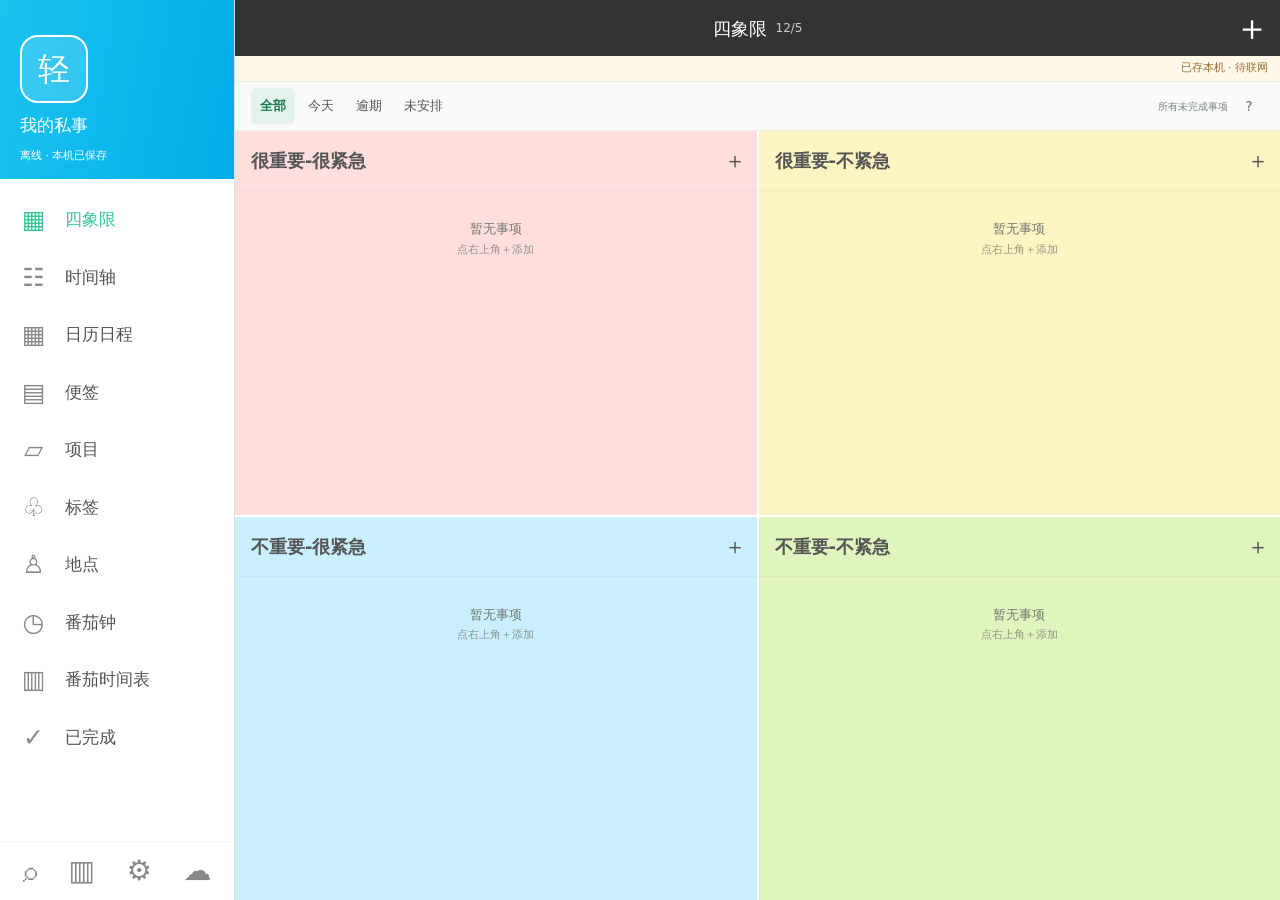
==== commit c016094a: "Compact matrix task rows and combine secondary details" ====
--- a/android/assets/index.html
+++ b/android/assets/index.html
@@ -46,8 +46,9 @@
 /* Nested tasks retain usable tap targets and stop indenting after two levels. */
 .tree-node{margin-left:calc(var(--tree-depth,0)*14px);position:relative;border-left:1px solid #ffffff18}
 .tree-node[style="--tree-depth:0"]{border-left:0}
-.tree-toggle,.tree-spacer{width:28px;min-width:28px;flex:0 0 28px;display:inline-flex;align-items:center;justify-content:center;color:var(--q);font-size:18px}
-.tree-toggle{min-height:40px;padding:0;border:0;background:transparent;touch-action:manipulation}
+.tree-toggle,.tree-spacer{width:40px;min-width:40px;flex:0 0 40px;display:inline-flex;align-items:center;justify-content:center;color:var(--q);font-size:18px}
+.tree-toggle{min-height:44px;padding:0;border:0;background:transparent;touch-action:manipulation}
+.tree-toggle:focus-visible{outline:2px solid #527d68;outline-offset:-3px;border-radius:5px}
 .tree-spacer{width:8px;min-width:8px;flex-basis:8px}
 .tree-progress,.tree-path{display:block;font-size:11px;line-height:1.5;color:#aaa;white-space:nowrap;overflow:hidden;text-overflow:ellipsis}
 .tree-progress{color:#d4d4d4}.tree-path{color:#9197a2}
@@ -63,7 +64,14 @@
 .tree-child-detail{display:flex;align-items:center;gap:3px;border-top:1px solid #ffffff12;padding:6px 0}.tree-child-detail button{background:transparent;border:0;padding:8px;min-width:32px}.tree-child-detail button:nth-child(2){flex:1;min-width:0;text-align:left;overflow-wrap:anywhere}.tree-child-detail strong{font-size:14px;font-weight:500}
 .tree-detail-path button{background:transparent;border:0;color:#a6bcd7;text-align:left;font-size:12px;padding:6px 0;overflow-wrap:anywhere}.tree-detail-children h3{font-size:14px;margin-top:16px}
 .tree-highlight{animation:tree-highlight 2s ease-out}@keyframes tree-highlight{from{background:#ffffff30}to{background:transparent}}
-@media(max-width:600px){.matrix:not(.matrix-focused) .tree-toggle{width:23px;min-width:23px;flex-basis:23px}.matrix:not(.matrix-focused) .tree-node{margin-left:calc(var(--tree-depth,0)*8px)}.matrix:not(.matrix-focused) .tree-progress{font-size:10px}.matrix:not(.matrix-focused) .tree-node .task-pom{display:none}.matrix:not(.matrix-focused) .tree-add-form{flex-wrap:wrap}.matrix:not(.matrix-focused) .tree-add-form input{flex-basis:100%}}
+@media(max-width:600px){.matrix:not(.matrix-focused) .tree-toggle{width:32px;min-width:32px;flex-basis:32px}.matrix:not(.matrix-focused) .tree-node{margin-left:calc(var(--tree-depth,0)*8px)}.matrix:not(.matrix-focused) .tree-progress{font-size:10px}.matrix:not(.matrix-focused) .tree-node .task-pom{display:none}.matrix:not(.matrix-focused) .tree-add-form{flex-wrap:wrap}.matrix:not(.matrix-focused) .tree-add-form input{flex-basis:100%}}
+.tree-inline-children{margin:0 12px 10px 20px;border-left:2px solid #d9e4dc;background:#f6f8f5;padding:4px 6px 6px}
+.tree-preview-label{padding:5px 8px;font-size:11px;color:#68766b}
+.tree-preview-row{display:flex;align-items:center;margin-left:calc(var(--tree-depth)*12px);min-width:0}
+.tree-preview-state{flex:0 0 20px;color:#527d68;font-size:17px;text-align:center}
+.tree-preview-open{flex:1;min-width:0;min-height:48px;text-align:left;padding:8px;background:transparent;overflow-wrap:anywhere}
+.tree-preview-open strong{display:block;font-weight:400;font-size:14px}.tree-preview-open small{display:block;font-size:11px;color:#768175;margin-top:3px}
+.tree-preview-row.done strong{color:#818a80;text-decoration:line-through}
 
 .tree-toggle{color:#52665e}.tree-node{border-left-color:#00000016}.tree-progress{color:#626e64}.tree-path{color:#6c756f}.tree-add-link,.tree-branch-link{color:#566e63}.tree-breadcrumb{background:rgba(255,255,255,.8);border-bottom-color:#00000012}.tree-breadcrumb button{color:#3d6b58}.tree-breadcrumb span{color:#747b72}.tree-actions,.tree-child-detail{border-color:#00000012}.tree-detail-path button{color:#4f7563}
 /* Drop indicators are overlays: previewing never changes row heights under the finger. */
@@ -74,6 +82,19 @@
 .task-drag-active .task-row.dragging{opacity:.4}.task-drag-hint{white-space:normal;overflow-wrap:anywhere}
 .task-drag-active .swipe-action,.task-drag-active #toast{visibility:hidden}
 .task-row.drop-nest-wait{background:#edf5ed}.task-row.drop-inside{background:#dff3e8}
+/* Dense matrix rows keep a 44px control height; details remain available on tap. */
+.matrix .task-swipe .task-row{min-height:44px}
+.matrix .task-swipe .task-open{padding:5px 3px;min-height:44px;line-height:1.3}
+.matrix .task-swipe .task-text{font-size:14px;line-height:1.3}
+.matrix:not(.matrix-focused) .task-swipe .task-text{display:block;white-space:nowrap;overflow:hidden;text-overflow:ellipsis}
+.matrix .task-secondary{display:block;margin-top:2px;font-size:10px;line-height:1.3;color:#667368;white-space:nowrap;overflow:hidden;text-overflow:ellipsis}
+.matrix .task-check{width:32px;min-width:32px;min-height:44px;font-size:21px}
+.matrix .task-swipe .task-more{width:28px;min-width:28px;min-height:44px}
+.matrix:not(.matrix-focused) .task-pom{display:none}
+.matrix.matrix-focused .task-pom{width:32px;min-width:32px;min-height:44px;font-size:20px}
+.matrix.matrix-focused .task-swipe .task-text{font-size:15px}
+.matrix .tree-add-link,.matrix .tree-branch-link{margin-top:0;margin-bottom:2px;padding-top:4px;padding-bottom:4px;min-height:32px}
+@media(min-width:850px){.matrix .task-swipe .task-text{font-size:15px}.matrix .task-secondary{font-size:11px}}
 </style></head><body>
 <div id="app"><header id="top"><button id="menu-button" aria-label="打开菜单" onclick="drawer(true)"><span class="avatar">轻</span></button><button id="page-title" onclick="chooseDate()"></button><button id="top-add" aria-label="新建" onclick="addForView()">＋</button></header><button id="sync-top" onclick="syncInfo()" aria-label="查看保存与同步状态">已存本机</button><main id="main"></main><button id="timer-bar" onclick="go('pomodoro')" hidden></button></div>
 <div id="drawer-mask" onclick="drawer(false)" hidden></div><aside id="drawer" aria-label="导航"><div class="profile"><div class="avatar large">轻</div><strong>我的私事</strong><small id="sync-label" onclick="syncNow()">本机保存</small></div><nav id="nav"></nav><footer><button onclick="go('search')" aria-label="搜索">⌕</button><button onclick="go('achievements')" aria-label="我的成就">▥</button><button onclick="settings()" aria-label="设置">⚙</button><button onclick="syncNow()" aria-label="立即同步">☁</button></footer></aside>
@@ -672,7 +693,7 @@
 const treeTask=id=>db.items.find(t=>t.id===id);
 const treePath=id=>C.ancestors(db,id).map(t=>t.title).join(' / ');
 function treeRemember(){try{localStorage.setItem('qingxiao-tree-expanded',JSON.stringify([...treeExpanded].slice(-5000)));}catch{}}
-function treeToggle(id){if(view!=='matrix'){openItem(id);return;}if(treeExpanded.has(id))treeExpanded.delete(id);else treeExpanded.add(id);treeRemember();render();}
+function treeToggle(id){if(treeExpanded.has(id))treeExpanded.delete(id);else treeExpanded.add(id);treeRemember();render();}
 function treeEnter(id){treeBranch=id;treeExpanded.add(id);treeRemember();const t=treeTask(id);if(!t)return;matrixFocus=C.effective(db,t).quadrant;view='matrix';closePanel(true);render();}
 function treeLeave(){treeBranch='';render();}
 function treeLocate(id){const t=treeTask(id);if(!t)return;C.ancestors(db,id).forEach(n=>treeExpanded.add(n.id));treeExpanded.add(id);treeRemember();let a=C.ancestors(db,id);treeBranch=a.length>2?a.at(-1).id:'';matrixScope='all';matrixFocus=C.effective(db,t).quadrant;view='matrix';closePanel(true);render();requestAnimationFrame(()=>{let row=[...document.querySelectorAll('#main .task-row')].find(r=>r.dataset.taskId===id);row?.scrollIntoView({block:'center'});row?.classList.add('tree-highlight');});}
@@ -686,8 +707,23 @@
  let info=[];if(p.total)info.push(`${p.done}/${p.total} 步`+(p.done===p.total?' · 子项已完成':''));if(p.overdue)info.push(p.overdue+' 个子项逾期');if(x.issues.has(t.id))info.push('层级待整理');
  if(info.length)html=html.replace(/(<span class="task-text">[\s\S]*?<\/span>)/,`$1<small class="tree-progress">${esc(info.join(' · '))}</small>`);
  if(view!=='matrix'&&treePath(t.id))html=html.replace(/(<span class="task-text">[\s\S]*?<\/span>)/,`$1<small class="tree-path">${esc(treePath(t.id))}</small>`);
- return html;
+ if(view==='matrix'){
+  const summary=[];html=html.replace(/<small class="(?:tree-progress|task-mini)">([\s\S]*?)<\/small>/g,(_,text)=>{summary.push(text);return '';});
+  if(summary.length)html=html.replace(/(<span class="task-text">[\s\S]*?<\/span>)/,`$1<small class="task-secondary">${summary.join(' · ')}</small>`);
+ }
+ return html+(view!=='matrix'&&expanded&&children.length?treeInlineChildren(t.id):'');
 };
+// List previews show the branch without moving each task's own dated/search row.
+function treeInlineChildren(id){
+ const x=C.tree(db),children=n=>(x.children.get(n)||[]).filter(t=>!x.deleted.get(t.id));
+ const direct=children(id),stack=direct.slice().reverse().map(t=>({t,depth:0}));let rows='';
+ while(stack.length){const {t,depth}=stack.pop(),nested=children(t.id),expanded=treeExpanded.has(t.id);
+  const arrow=nested.length?`<button class="tree-toggle" aria-label="${expanded?'收起':'展开'}子任务 ${esc(t.title)}" aria-expanded="${expanded}" onclick="treeToggle(${arg(t.id)})">${expanded?'▾':'▸'}</button>`:'<span class="tree-spacer"></span>';
+  rows+=`<div class="tree-preview-row ${t.done?'done':''}" style="--tree-depth:${Math.min(depth,2)}">${arrow}<span class="tree-preview-state" aria-hidden="true">${t.done?'✓':'○'}</span><button class="tree-preview-open" aria-label="查看子任务 ${esc(t.title)}" onclick="openItem(${arg(t.id)})"><strong>${esc(t.title)}</strong><small>${t.done?'已完成 · ':''}${t.dueAt?esc(longDate(t.dueAt)):'未安排'}${nested.length?' · '+nested.length+' 个子任务':''}</small></button></div>`;
+  if(expanded)for(let i=nested.length-1;i>=0;i--)stack.push({t:nested[i],depth:depth+1});
+ }
+ return `<section class="tree-inline-children" data-tree-preview="${esc(id)}" aria-label="${esc(x.nodes.get(id).title)}的子任务"><div class="tree-preview-label">子任务 · ${direct.length}</div>${rows}</section>`;
+}
 function treeRows(t,depth=0){let x=C.tree(db),html=`<div class="tree-node" style="--tree-depth:${depth}">${itemRow(t)}</div>`;if(!treeExpanded.has(t.id)||t.deleted)return html;
  let children=(x.children.get(t.id)||[]).filter(c=>!x.deleted.get(c.id));if(depth>=2&&children.length)return html+`<button class="tree-branch-link" onclick="treeEnter(${arg(t.id)})">↳ 查看此分支 · ${children.length} 个子任务 ›</button>`;
  html+=children.map(c=>treeRows(c,depth+1)).join('');
@@ -730,7 +766,7 @@
 const treeBaseQuick=quickAddQuadrant;quickAddQuadrant=function(q){let t=treeTask(treeBranch);if(!t||C.effective(db,t).quadrant!==q)return treeBaseQuick(q);treeDrafts[t.id]=matrixDrafts[q];treeQuickAdd(t.id);if(!treeDrafts[t.id])matrixDrafts[q]='';render();$('quad-input-'+q)?.focus({preventScroll:true});};
 const treeBaseRender=render;render=function(){C.invalidate();const active=document.activeElement,keep=active?.id==='tree-quick-input'?{start:active.selectionStart,end:active.selectionEnd}:null;treeBaseRender();if(view==='matrix'&&treeBranch){const el=$('quad-input-'+matrixFocus);if(el)el.placeholder='添加到此分支，回车保存';}if(keep){let el=$('tree-quick-input');if(el){el.focus({preventScroll:true});el.setSelectionRange(keep.start,keep.end);}}};
 const treeBaseBack=handleBack;handleBack=function(){if(window.QGestures?.active?.())return treeBaseBack();if($('overlay').hidden&&view==='matrix'&&treeBranch){treeLeave();return true;}return treeBaseBack();};
-const treeBaseSettings=settings;settings=function(){treeBaseSettings();const strong=$('panel').querySelector('strong');if(strong)strong.textContent='轻效 Todo · 2.6.1';};
+const treeBaseSettings=settings;settings=function(){treeBaseSettings();const strong=$('panel').querySelector('strong');if(strong)strong.textContent='轻效 Todo · 2.6.3';};
 render();
 </script><script>/* Tree-aware drop targets. Hover only previews; records change once on release. */
 (function(){
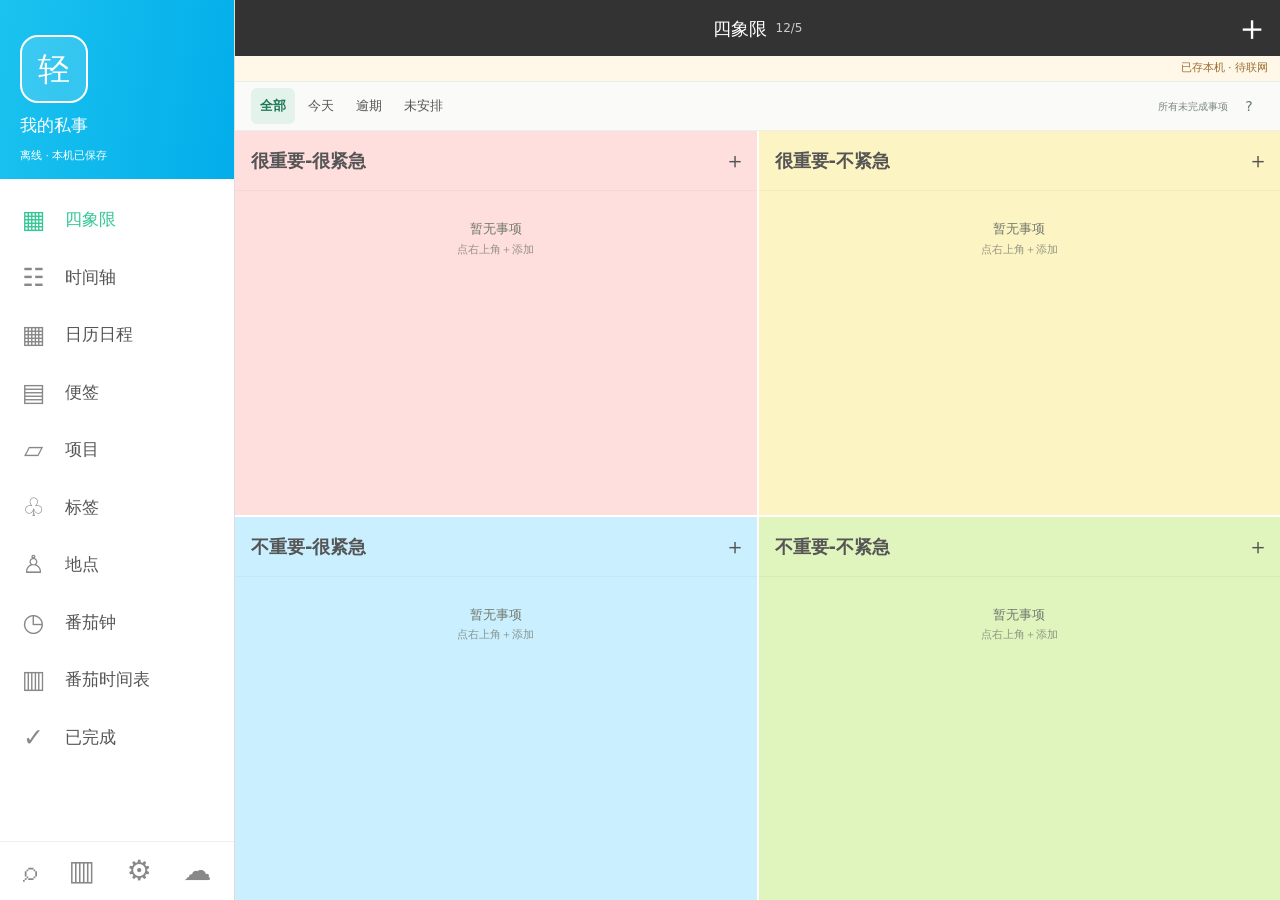
==== commit faf40abf: "Improve drag destination hints with compact hierarchy cues (2.6.4)" ====
--- a/android/assets/index.html
+++ b/android/assets/index.html
@@ -24,10 +24,17 @@
 .task-swipe.swipe-ready[data-direction=right]{background:#176c4b}.task-swipe.swipe-ready[data-direction=left]{background:#aa343b}
 .task-swipe.swipe-ready .swipe-action{background:transparent;width:50%;font-size:12px}
 .task-swipe .task-row.dragging{opacity:.28}
-.task-drag-preview{position:fixed;z-index:100;pointer-events:none;width:220px;max-width:70vw;background:var(--q);padding:13px 16px;border:1px solid #ffffffc9;border-radius:10px;box-shadow:0 12px 32px #203b3738;transform:rotate(-2deg);color:#3e4c43}
-.task-drag-preview strong{display:-webkit-box;-webkit-line-clamp:2;-webkit-box-orient:vertical;overflow:hidden;overflow-wrap:anywhere;font-size:15px}
-.task-drag-preview small{display:block;margin-top:4px;font-size:11px;opacity:.65}
-.task-drag-hint{position:fixed;z-index:101;bottom:max(18px,env(safe-area-inset-bottom));left:16px;right:16px;max-width:500px;margin:auto;border-radius:24px;background:#254d40f5;color:white;padding:12px 18px;text-align:center;pointer-events:none;font-size:13px}
+.task-drag-preview{position:fixed;z-index:100;pointer-events:none;display:flex;align-items:center;gap:8px;width:220px;max-width:70vw;background:var(--q);padding:11px 12px;border:1px solid #ffffffc9;border-radius:10px;box-shadow:0 8px 24px #203b3730;color:#3e4c43}
+.task-drag-preview strong{display:block;flex:1;min-width:0;overflow:hidden;white-space:nowrap;text-overflow:ellipsis;font-size:14px}
+.task-drag-preview small{flex:none;padding:3px 6px;border-radius:5px;background:#ffffff90;font-size:10px;white-space:nowrap}
+.task-drag-preview small[hidden],.task-drop-badge[hidden]{display:none}
+.task-drag-hint{position:fixed;z-index:101;bottom:max(18px,env(safe-area-inset-bottom));left:12px;right:12px;max-width:360px;margin:auto;border-radius:14px;background:#254d40f5;color:white;padding:11px 13px;display:flex;align-items:center;gap:10px;text-align:left;pointer-events:none;font-size:13px;overflow:hidden;box-shadow:0 6px 24px #203b3720}
+.drag-hint-icon{flex:none;display:grid;place-items:center;width:30px;height:30px;border-radius:9px;background:#ffffff18;font-size:21px}
+.drag-hint-body{flex:1;min-width:0}.drag-hint-top,.drag-hint-context{display:flex;align-items:center;gap:8px;min-width:0;white-space:nowrap}
+.drag-hint-top{justify-content:space-between;line-height:20px}.drag-hint-top strong{font-size:13px;overflow:hidden;text-overflow:ellipsis}.drag-hint-top>span{flex:none;font-size:10px;color:#d7e9df}
+.drag-hint-context{margin-top:4px;line-height:17px;color:#d7e9df;font-size:11px}.drag-hint-kind{flex:none;font-size:9px;line-height:15px;padding:0 4px;border:1px solid #ffffff45;border-radius:4px}.drag-hint-target{overflow:hidden;text-overflow:ellipsis;white-space:nowrap}
+.task-drag-hint[data-mode="wait"]::after{content:"";position:absolute;bottom:0;left:0;height:3px;width:100%;background:#9dd4b5;transform-origin:left;transform:scaleX(var(--nest-progress,0))}
+.task-drag-hint[data-mode="blocked"]{background:#554c46f5}.task-drop-badge{position:fixed;z-index:99;pointer-events:none;border-radius:5px;background:#e9f2ec;color:#32664e;padding:2px 6px;font-size:10px;line-height:16px;white-space:nowrap;box-shadow:0 1px 4px #203b3720}.task-drop-badge[data-ready="true"]{background:#21886b;color:white}
 .task-drag-active,.task-drag-active *{cursor:grabbing!important;user-select:none!important;-webkit-user-select:none!important}
 .quadrant.drop-target{box-shadow:inset 0 0 0 3px #23845e;position:relative}
 .quadrant.drop-target .quad-head,.quadrant.drop-target .quad-switch{background:#ffffff55}
@@ -79,7 +86,7 @@
 .task-drop-line::before{content:'';position:absolute;left:-3px;top:-3px;width:9px;height:9px;border-radius:50%;background:#21886b}
 .task-row.drop-nest-wait{outline:2px dashed #4c9776;outline-offset:-3px;background:#ffffff35}
 .task-row.drop-inside{outline:3px solid #21886b;outline-offset:-3px;background:#ffffff85}
-.task-drag-active .task-row.dragging{opacity:.4}.task-drag-hint{white-space:normal;overflow-wrap:anywhere}
+.task-drag-active .task-row.dragging{opacity:.4}
 .task-drag-active .swipe-action,.task-drag-active #toast{visibility:hidden}
 .task-row.drop-nest-wait{background:#edf5ed}.task-row.drop-inside{background:#dff3e8}
 /* Dense matrix rows keep a 44px control height; details remain available on tap. */
@@ -766,7 +773,7 @@
 const treeBaseQuick=quickAddQuadrant;quickAddQuadrant=function(q){let t=treeTask(treeBranch);if(!t||C.effective(db,t).quadrant!==q)return treeBaseQuick(q);treeDrafts[t.id]=matrixDrafts[q];treeQuickAdd(t.id);if(!treeDrafts[t.id])matrixDrafts[q]='';render();$('quad-input-'+q)?.focus({preventScroll:true});};
 const treeBaseRender=render;render=function(){C.invalidate();const active=document.activeElement,keep=active?.id==='tree-quick-input'?{start:active.selectionStart,end:active.selectionEnd}:null;treeBaseRender();if(view==='matrix'&&treeBranch){const el=$('quad-input-'+matrixFocus);if(el)el.placeholder='添加到此分支，回车保存';}if(keep){let el=$('tree-quick-input');if(el){el.focus({preventScroll:true});el.setSelectionRange(keep.start,keep.end);}}};
 const treeBaseBack=handleBack;handleBack=function(){if(window.QGestures?.active?.())return treeBaseBack();if($('overlay').hidden&&view==='matrix'&&treeBranch){treeLeave();return true;}return treeBaseBack();};
-const treeBaseSettings=settings;settings=function(){treeBaseSettings();const strong=$('panel').querySelector('strong');if(strong)strong.textContent='轻效 Todo · 2.6.3';};
+const treeBaseSettings=settings;settings=function(){treeBaseSettings();const strong=$('panel').querySelector('strong');if(strong)strong.textContent='轻效 Todo · 2.6.4';};
 render();
 </script><script>/* Tree-aware drop targets. Hover only previews; records change once on release. */
 (function(){
@@ -778,19 +785,33 @@
  function siblings(parentId,q,id){const x=C.tree(db);return (parentId?(x.children.get(parentId)||[]):x.roots).filter(t=>t.id!==id&&!x.deleted.get(t.id)&&t.kind!=='note'&&(parentId||(!t.done&&C.effective(db,t).quadrant===q)));}
  function getBefore(drop,id){if(drop.position==='inside'||drop.position==='end')return null;if(drop.position==='before')return drop.targetId;const list=siblings(drop.parentId,drop.q,id),at=list.findIndex(t=>t.id===drop.targetId);if(at<0)throw Error('目标已变化，请重新拖动');return list[at+1]?.id||null;}
  function clearHover(g){g.hoverId='';g.hoverAt=0;g.nestReady=false;}
- function start(g,t){g.sourceStamp=stamp(t);g.branchIds=new Set(C.descendants(db,t.id).map(t=>t.id));g.marker=document.createElement('div');g.marker.className='task-drop-line';g.marker.hidden=true;g.marker.setAttribute('aria-hidden','true');document.body.append(g.marker);g.ghost.querySelector('small').textContent=g.branchIds.size>1?'移动整个分支 · '+g.branchIds.size+' 项':'上下拖动排序';}
+ // Change the live region only when the destination changes, not on every frame.
+ function hint(g,mode,icon,title,state,kind='',target=''){
+  const key=JSON.stringify([mode,icon,title,state,kind,target]);if(g.hintKey===key)return;g.hintKey=key;
+  const short=Array.from(target.replace(/\s+/g,' ').trim()),label=short.slice(0,32).join('')+(short.length>32?'…':'');
+  g.hint.dataset.mode=mode;
+  g.hint.innerHTML='<span class="drag-hint-icon" aria-hidden="true">'+icon+'</span><div class="drag-hint-body"><div class="drag-hint-top"><strong>'+esc(title)+'</strong><span>'+esc(state)+'</span></div><div class="drag-hint-context">'+(kind?'<span class="drag-hint-kind">'+esc(kind)+'</span>':'')+'<span class="drag-hint-target">'+esc(label)+'</span></div></div>';
+ }
+ function nestHint(g,row,target,isChild,ready,progress){
+  hint(g,ready?'nest':'wait','↳',ready?(isChild?'设为下级任务':'设为子任务'):'停留以放入',ready?'松手放入':'稍等',isChild?'子任务':'主任务',target.title);
+  g.hint.style.setProperty('--nest-progress',Math.min(1,progress));
+  const r=row.getBoundingClientRect(),clip=row.closest('.quad-list').getBoundingClientRect();
+  g.nestBadge.textContent=ready?(isChild?'↳ 下级':'↳ 子任务'):'稍停…';g.nestBadge.dataset.ready=String(ready);
+  Object.assign(g.nestBadge.style,{right:Math.max(8,innerWidth-r.right+6)+'px',top:Math.max(clip.top+2,Math.min(clip.bottom-22,r.bottom-22))+'px'});g.nestBadge.hidden=false;
+ }
+ function start(g,t){g.sourceStamp=stamp(t);g.branchIds=new Set(C.descendants(db,t.id).map(t=>t.id));g.marker=document.createElement('div');g.marker.className='task-drop-line';g.marker.hidden=true;g.marker.setAttribute('aria-hidden','true');g.nestBadge=document.createElement('div');g.nestBadge.className='task-drop-badge';g.nestBadge.hidden=true;g.nestBadge.setAttribute('aria-hidden','true');document.body.append(g.marker,g.nestBadge);const badge=g.ghost.querySelector('small');badge.textContent='＋'+(g.branchIds.size-1)+' 子项';badge.hidden=g.branchIds.size<=1;}
  function line(g,left,top,width){Object.assign(g.marker.style,{left:left+'px',top:top+'px',width:Math.max(16,width)+'px'});g.marker.hidden=false;}
  function preview(g){
-  g.drop=null;g.marker.hidden=true;
+  g.drop=null;g.marker.hidden=true;g.nestBadge.hidden=true;
   document.querySelectorAll('.drop-target,.drop-inside,.drop-nest-wait').forEach(el=>el.classList.remove('drop-target','drop-inside','drop-nest-wait'));
   const el=document.elementFromPoint(g.x,g.y),quad=el?.closest('#main .quadrant'),x=C.tree(db),source=x.nodes.get(g.id);
-  if(!source||stamp(source)!==g.sourceStamp){clearHover(g);g.hint.textContent='事项已在其他位置修改，松手取消后重试';return;}
-  if(!g.moved){g.hint.textContent='上下拖动调整次序 · 右侧停留可放入子任务';return;}
-  if(!quad){clearHover(g);g.hint.textContent='移回列表继续；在区域外松手取消';return;}
+  if(!source||stamp(source)!==g.sourceStamp){clearHover(g);hint(g,'blocked','!','事项已更新','松手取消','','请重新拖动');return;}
+  if(!g.moved){hint(g,'sort','↕','拖动以排序','移动事项','','停在事项右侧可设为子任务');return;}
+  if(!quad){clearHover(g);hint(g,'blocked','×','移出列表','松手取消','','移回列表可继续');return;}
   const q=Number(quad.dataset.quadrant),originalParent=x.parents.get(g.id)||'',sourceQ=C.effective(db,source).quadrant;
   let row=el.closest('.task-row'),drop,markerRow=row;
   if(row&&g.branchIds.has(row.dataset.taskId)){
-   clearHover(g);g.hint.textContent=row.dataset.taskId===g.id?'当前位置 · 继续上下拖动':'不能移入自己的子任务';return;
+   clearHover(g);if(row.dataset.taskId===g.id)hint(g,'sort','↕','当前位置','继续拖动','','上下移动可调整顺序');else hint(g,'blocked','!','不能移入自己的子任务','松手取消','','请移到其他事项');return;
   }
   if(row){
    const target=x.nodes.get(row.dataset.taskId),rect=row.getBoundingClientRect();
@@ -800,9 +821,10 @@
     if(g.hoverId!==target.id||Math.hypot(g.x-g.hoverX,g.y-g.hoverY)>10){g.hoverId=target.id;g.hoverAt=performance.now();g.hoverX=g.x;g.hoverY=g.y;g.nestReady=false;}
     const ready=performance.now()-g.hoverAt>=NEST_MS;
     row.classList.add(ready?'drop-inside':'drop-nest-wait');
+    nestHint(g,row,target,!!x.parents.get(target.id),ready,(performance.now()-g.hoverAt)/NEST_MS);
     if(ready&&!g.nestReady){try{if(native&&Native.haptic)Native.haptic('tick');else navigator.vibrate?.(12);}catch{}g.nestReady=true;}
     if(ready)drop={q,parentId:target.id,targetId:target.id,position:'inside'};
-    else {g.hint.textContent='稍停：放入“'+target.title+'”的子任务；上下移动可排序';return;}
+    else return;
    }else clearHover(g);
    if(!drop)drop={q,parentId:x.parents.get(target.id)||'',targetId:target.id,position:g.y<rect.top+rect.height/2?'before':'after'};
   }else{
@@ -812,19 +834,23 @@
    let parentId='';
    if(add)parentId=add.dataset.treeParent;
    else if(inList&&q===sourceQ){const branch=typeof treeBranch==='string'&&x.nodes.get(treeBranch);parentId=branch&&C.effective(db,branch).quadrant===q?branch.id:originalParent;}
-   if(parentId&&g.branchIds.has(parentId)){g.hint.textContent='不能移入自己的子任务';return;}
-   if(parentId&&!live(x,parentId)){g.hint.textContent='目标分支已不可用';return;}
+   if(parentId&&g.branchIds.has(parentId)){hint(g,'blocked','!','不能移入自己的子任务','松手取消','','请移到其他事项');return;}
+   if(parentId&&!live(x,parentId)){hint(g,'blocked','!','目标已不可用','松手取消','','请移到其他事项');return;}
    const rows=visibleRows(quad).filter(r=>!g.branchIds.has(r.dataset.taskId)&&(x.parents.get(r.dataset.taskId)||'')===parentId);
    const first=rows[0],last=rows.at(-1),atTop=!inList||first&&g.y<first.getBoundingClientRect().top;
    const target=atTop?first:last;
    drop={q,parentId,targetId:target?.dataset.taskId||'',position:target?(atTop?'before':'after'):'end'};markerRow=target;
    if(!target&&inList)line(g,rect.left+12,Math.max(rect.top+5,Math.min(rect.bottom-5,g.y)),rect.width-24);
   }
-  if(drop.parentId&&(!live(x,drop.parentId)||g.branchIds.has(drop.parentId))){g.hint.textContent='不能放入已完成或自己的任务分支';return;}
+  if(drop.parentId&&(!live(x,drop.parentId)||g.branchIds.has(drop.parentId))){hint(g,'blocked','!','不能移入此分支','松手取消','','请移到其他事项');return;}
   const sameParent=drop.parentId===originalParent;
   const parentTitle=drop.parentId?x.nodes.get(drop.parentId).title:'';
-  const moveText=drop.position==='inside'?'松手放入“'+parentTitle+'”的子任务':sameParent&&q===sourceQ?'松手调整'+(parentTitle?'“'+parentTitle+'”内的':'')+'次序':parentTitle?'松手移到“'+parentTitle+'”下':originalParent?'松手提升为主任务 · '+Q[q].replace('-',' · '):'松手移到：'+Q[q].replace('-',' · ');
-  g.hint.textContent=moveText+(g.branchIds.size>1?'（带上子任务）':'');quad.classList.add('drop-target');
+  if(drop.position!=='inside'){
+   if(sameParent&&q===sourceQ)hint(g,'sort','↕','调整同级顺序','松手放置','','按插入线排序');
+   else if(drop.parentId)hint(g,'nest','↳','调整任务归属','松手放置',x.parents.get(drop.parentId)?'子任务':'主任务',parentTitle);
+   else hint(g,'move',originalParent?'↑':'↗',originalParent?'提升为主任务':'移动象限','松手放置','',Q[q].replace('-',' · '));
+  }
+  quad.classList.add('drop-target');
   if(markerRow&&drop.position!=='inside'){
    const rect=markerRow.getBoundingClientRect(),clip=quad.querySelector('.quad-list').getBoundingClientRect();let y=rect.top;
    if(drop.position==='after'){
@@ -834,7 +860,7 @@
   }
   g.drop=drop;
  }
- function cleanup(g){g.marker?.remove();document.querySelectorAll('.drop-inside,.drop-nest-wait').forEach(el=>el.classList.remove('drop-inside','drop-nest-wait'));}
+ function cleanup(g){g.marker?.remove();g.nestBadge?.remove();document.querySelectorAll('.drop-inside,.drop-nest-wait').forEach(el=>el.classList.remove('drop-inside','drop-nest-wait'));}
  function commit(g){
   const drop=g.drop,source=treeTask(g.id);if(!drop||!source||stamp(source)!==g.sourceStamp)return;
   const focus=matrixFocus,branch=treeBranch,originalParent=C.tree(db).parents.get(g.id)||'',oldQ=C.effective(db,source).quadrant;
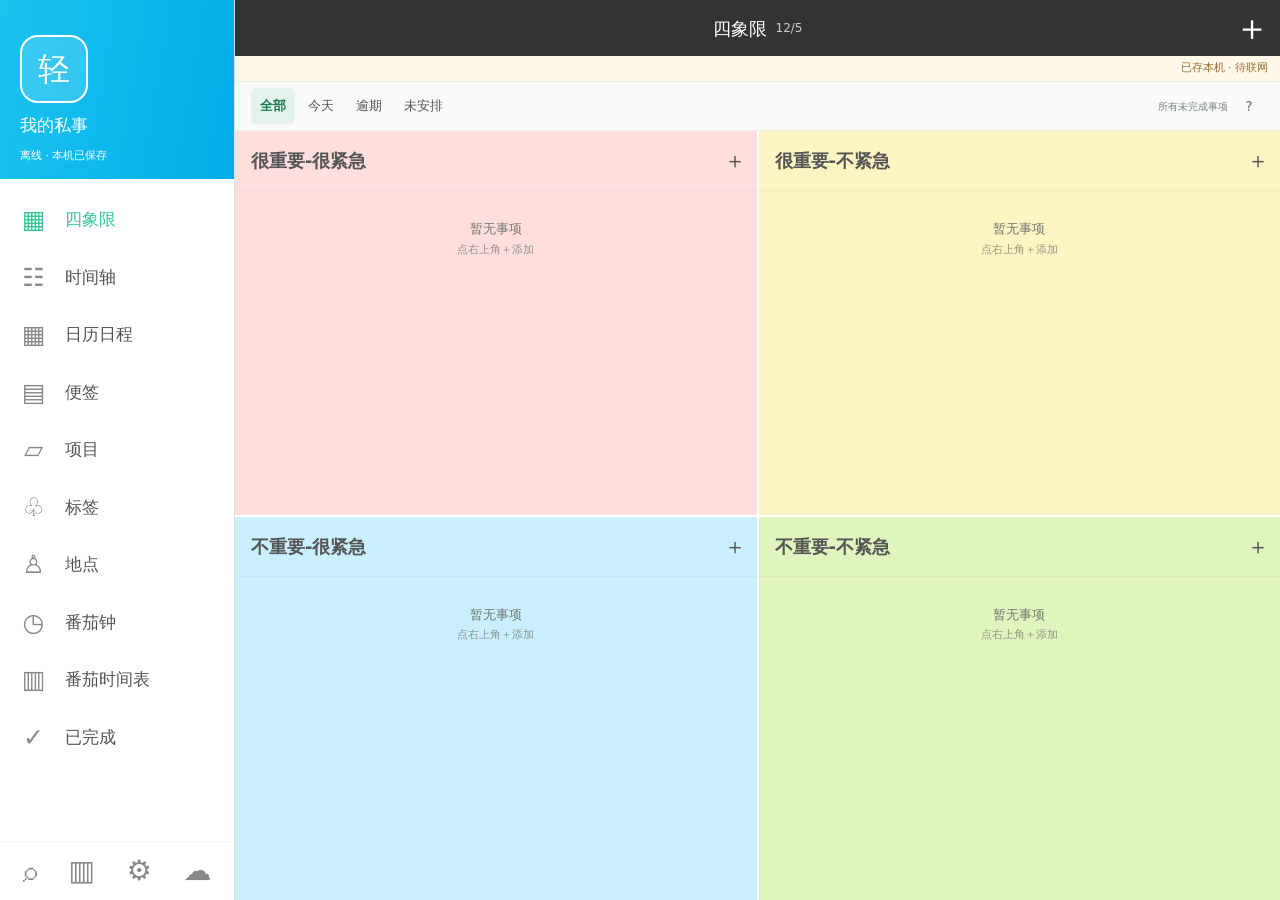
==== commit 22ca8650: "Keep completed branches browsable and restore ancestor paths (2.6.5)" ====
--- a/android/assets/index.html
+++ b/android/assets/index.html
@@ -102,6 +102,9 @@
 .matrix.matrix-focused .task-swipe .task-text{font-size:15px}
 .matrix .tree-add-link,.matrix .tree-branch-link{margin-top:0;margin-bottom:2px;padding-top:4px;padding-bottom:4px;min-height:32px}
 @media(min-width:850px){.matrix .task-swipe .task-text{font-size:15px}.matrix .task-secondary{font-size:11px}}
+
+/* Completed branches remain browsable, with children beside their task title. */
+.tree-breadcrumb-label{flex:1;min-width:0}.tree-breadcrumb-label>span{display:block}.tree-breadcrumb-label>small{display:block;font-size:10px;color:#64776a;margin-top:3px}.tree-detail-children h3{display:flex;align-items:center;justify-content:space-between;gap:8px}.tree-detail-children h3 button{font-size:12px;color:#4f7563;padding:5px;min-height:36px}.tree-child-detail.done strong{color:#818a80;text-decoration:line-through}
 </style></head><body>
 <div id="app"><header id="top"><button id="menu-button" aria-label="打开菜单" onclick="drawer(true)"><span class="avatar">轻</span></button><button id="page-title" onclick="chooseDate()"></button><button id="top-add" aria-label="新建" onclick="addForView()">＋</button></header><button id="sync-top" onclick="syncInfo()" aria-label="查看保存与同步状态">已存本机</button><main id="main"></main><button id="timer-bar" onclick="go('pomodoro')" hidden></button></div>
 <div id="drawer-mask" onclick="drawer(false)" hidden></div><aside id="drawer" aria-label="导航"><div class="profile"><div class="avatar large">轻</div><strong>我的私事</strong><small id="sync-label" onclick="syncNow()">本机保存</small></div><nav id="nav"></nav><footer><button onclick="go('search')" aria-label="搜索">⌕</button><button onclick="go('achievements')" aria-label="我的成就">▥</button><button onclick="settings()" aria-label="设置">⚙</button><button onclick="syncNow()" aria-label="立即同步">☁</button></footer></aside>
@@ -181,7 +184,8 @@
 function taskStats(db,id,subtaskId){let ids=new Set(descendants(db,resolveNode(db,id,subtaskId)).map(t=>t.id)),sessions=db.sessions.filter(s=>!s.deleted&&ids.has(resolveNode(db,s.taskId,s.subtaskId))&&s.mode==='focus');return{completed:sessions.filter(s=>s.status==='completed').length,duration:unionDuration(sessions.flatMap(s=>s.segments))};}
 function nextOccurrence(t){if(!t.repeat||t.repeat==='none'||!t.dueAt)return null;let d=new Date(t.dueAt),anchor=new Date(t.repeatAnchor||t.dueAt),original=anchor.getDate();switch(t.repeat){case'daily':d.setDate(d.getDate()+1);break;case'weekdays':do{d.setDate(d.getDate()+1);}while([0,6].includes(d.getDay()));break;case'weekly':d.setDate(d.getDate()+7);break;case'monthly':d.setDate(1);d.setMonth(d.getMonth()+1);d.setDate(Math.min(original,new Date(d.getFullYear(),d.getMonth()+1,0).getDate()));break;case'yearly':d.setDate(1);d.setFullYear(d.getFullYear()+1);d.setMonth(anchor.getMonth());d.setDate(Math.min(original,new Date(d.getFullYear(),d.getMonth()+1,0).getDate()));break;default:return null;}
  if(t.repeatUntil&&dateKey(+d)>t.repeatUntil)return null;return +d;}
-function complete(db,t){const branch=descendants(db,t.id),done=!t.done;let next=done?nextOccurrence(t):null;if(next){let id=(t.repeatRoot||t.id)+':'+next,delta=next-t.dueAt;if(!db.items.some(n=>n.id===id)){let ids=new Map(branch.map(n=>[n.id,n===t?id:childId(id,n.id)]));for(let n of branch.filter(n=>!n.deleted)){let copy=clone(n);Object.assign(copy,{id:ids.get(n.id),parentId:n===t?t.parentId:ids.get(n.parentId),repeat:n===t?n.repeat:'none',repeatRoot:n===t?(t.repeatRoot||t.id):'',repeatAnchor:n.repeatAnchor||n.dueAt,done:false,completedAt:0,createdAt:Date.now(),_rev:0});delete copy.legacyParentId;delete copy.legacySubtaskId;for(let f of ['startAt','dueAt','remindAt'])if(copy[f])copy[f]+=delta;db.items.push(touch(copy));}}}for(let n of (done?branch:[t]))if(!n.deleted){n.done=done;n.completedAt=done?Date.now():0;touch(n);}return done;}
+// Reopening a child also reopens its completed ancestor path; siblings keep their status.
+function complete(db,t){const branch=descendants(db,t.id),done=!t.done;let next=done?nextOccurrence(t):null;if(next){let id=(t.repeatRoot||t.id)+':'+next,delta=next-t.dueAt;if(!db.items.some(n=>n.id===id)){let ids=new Map(branch.map(n=>[n.id,n===t?id:childId(id,n.id)]));for(let n of branch.filter(n=>!n.deleted)){let copy=clone(n);Object.assign(copy,{id:ids.get(n.id),parentId:n===t?t.parentId:ids.get(n.parentId),repeat:n===t?n.repeat:'none',repeatRoot:n===t?(t.repeatRoot||t.id):'',repeatAnchor:n.repeatAnchor||n.dueAt,done:false,completedAt:0,createdAt:Date.now(),_rev:0});delete copy.legacyParentId;delete copy.legacySubtaskId;for(let f of ['startAt','dueAt','remindAt'])if(copy[f])copy[f]+=delta;db.items.push(touch(copy));}}}for(let n of (done?branch:[...ancestors(db,t.id).filter(n=>n.done),t]))if(!n.deleted){n.done=done;n.completedAt=done?Date.now():0;touch(n);}return done;}
 function startTimer(input,now=Date.now()){const plannedMs=input.minutes*60000;if(!Number.isFinite(plannedMs)||plannedMs<60000||plannedMs>180*60000)throw Error('时长须为1～180分钟');return{id:uid(),state:'running',mode:input.mode||'focus',title:input.title||'自由专注',taskId:input.taskId||'',subtaskId:input.subtaskId||'',project:input.project||'',category:input.category||'专注',deviceId:input.deviceId||'',plannedMs,remainingMs:plannedMs,startedAt:now,segmentStartedAt:now,endAt:now+plannedMs,segments:[]};}
 function pauseTimer(t,now=Date.now()){if(t.state!=='running')return t;let end=Math.min(now,t.endAt);if(end>t.segmentStartedAt)t.segments.push({startAt:t.segmentStartedAt,endAt:end});t.remainingMs=Math.max(0,t.endAt-now);t.state='paused';return t;}
 function resumeTimer(t,now=Date.now()){if(t.state!=='paused')return t;t.state='running';t.segmentStartedAt=now;t.endAt=now+t.remainingMs;return t;}
@@ -701,12 +705,13 @@
 const treePath=id=>C.ancestors(db,id).map(t=>t.title).join(' / ');
 function treeRemember(){try{localStorage.setItem('qingxiao-tree-expanded',JSON.stringify([...treeExpanded].slice(-5000)));}catch{}}
 function treeToggle(id){if(treeExpanded.has(id))treeExpanded.delete(id);else treeExpanded.add(id);treeRemember();render();}
-function treeEnter(id){treeBranch=id;treeExpanded.add(id);treeRemember();const t=treeTask(id);if(!t)return;matrixFocus=C.effective(db,t).quadrant;view='matrix';closePanel(true);render();}
+function treeEnter(id){const t=treeTask(id);if(!t||C.tree(db).deleted.get(id))return;treeBranch=id;treeExpanded.add(id);treeRemember();matrixFocus=C.effective(db,t).quadrant;view='matrix';closePanel(true);render();}
 function treeLeave(){treeBranch='';render();}
-function treeLocate(id){const t=treeTask(id);if(!t)return;C.ancestors(db,id).forEach(n=>treeExpanded.add(n.id));treeExpanded.add(id);treeRemember();let a=C.ancestors(db,id);treeBranch=a.length>2?a.at(-1).id:'';matrixScope='all';matrixFocus=C.effective(db,t).quadrant;view='matrix';closePanel(true);render();requestAnimationFrame(()=>{let row=[...document.querySelectorAll('#main .task-row')].find(r=>r.dataset.taskId===id);row?.scrollIntoView({block:'center'});row?.classList.add('tree-highlight');});}
-function treeBreadcrumb(q){let t=treeTask(treeBranch);if(!t||C.effective(db,t).quadrant!==q)return '';return `<div class="tree-breadcrumb"><button onclick="treeLeave()">‹ 全部主任务</button><span title="${esc(treePath(t.id))}">${esc(treePath(t.id)||'主任务')} / ${esc(t.title)}</span></div>`;}
+function treeLocate(id){const t=treeTask(id);if(!t)return;C.ancestors(db,id).forEach(n=>treeExpanded.add(n.id));treeExpanded.add(id);treeRemember();let a=C.ancestors(db,id);treeBranch=C.tree(db).done.get(id)?id:a.length>2?a.at(-1).id:'';matrixScope='all';matrixFocus=C.effective(db,t).quadrant;view='matrix';closePanel(true);render();requestAnimationFrame(()=>{let row=[...document.querySelectorAll('#main .task-row')].find(r=>r.dataset.taskId===id);row?.scrollIntoView({block:'center'});row?.classList.add('tree-highlight');});}
+function treeBreadcrumb(q){let t=treeTask(treeBranch);if(!t||C.tree(db).deleted.get(t.id)||C.effective(db,t).quadrant!==q)return '';return `<div class="tree-breadcrumb"><button onclick="treeLeave()">‹ 全部主任务</button><div class="tree-breadcrumb-label"><span title="${esc(treePath(t.id))}">${esc(treePath(t.id)||'主任务')} / ${esc(t.title)}</span><small>${C.tree(db).done.get(t.id)?'已完成 · 可查看或恢复':'此分支 · 含已完成事项'}</small></div></div>`;}
 function treeScope(t){return C.descendants(db,t.id).some(n=>!C.tree(db).deleted.get(n.id)&&!C.tree(db).done.get(n.id)&&scopeMatches(n));}
-function treeMatrixItems(q){const x=C.tree(db),branch=x.nodes.get(treeBranch),roots=branch&&C.effective(db,branch).quadrant===q?[branch]:x.roots;return roots.filter(t=>!x.deleted.get(t.id)&&!x.done.get(t.id)&&t.kind!=='note'&&C.effective(db,t).quadrant===q&&treeScope(t));}
+// An explicitly opened branch is a complete tree, independent of the overview's unfinished/date filters.
+function treeMatrixItems(q){const x=C.tree(db),branch=x.nodes.get(treeBranch);if(branch&&C.effective(db,branch).quadrant===q)return !x.deleted.get(branch.id)&&branch.kind!=='note'?[branch]:[];return x.roots.filter(t=>!x.deleted.get(t.id)&&!x.done.get(t.id)&&t.kind!=='note'&&C.effective(db,t).quadrant===q&&treeScope(t));}
 const treeBaseRow=itemRow;
 itemRow=function(t){const e=C.effective(db,t),x=C.tree(db),children=(x.children.get(t.id)||[]).filter(n=>!x.deleted.get(n.id)),p=C.progress(db,t.id),expanded=treeExpanded.has(t.id);let html=treeBaseRow(e);
  const arrow=children.length?`<button class="tree-toggle" aria-label="${expanded?'收起':'展开'}子任务 ${esc(t.title)}" aria-expanded="${expanded}" onclick="treeToggle(${arg(t.id)})">${expanded?'▾':'▸'}</button>`:'<span class="tree-spacer"></span>';
@@ -766,14 +771,14 @@
 function treeEditChild(id){let t=treeTask(id);if(!t||C.tree(db).deleted.get(id)||C.tree(db).done.get(id))return;let e=C.effective(db,t);treeBaseEdit(null,e.quadrant);treeEditingParent=id;treePrepareEditor(null);$('edit-title')?.focus();}
 const treeBaseCommit=commitItem;commitItem=function(){if(!editing&&treeEditingParent){let x=C.tree(db);if(!x.nodes.has(treeEditingParent)||x.deleted.get(treeEditingParent)||x.done.get(treeEditingParent)){toast('父任务已完成或删除，请先恢复后再保存');return;}}treeBaseCommit();};
 const treeBaseOpen=openItem;
-openItem=function(id,sid=''){id=C.resolveNode(db,id,sid);let t=treeTask(id);if(!t)return;treeBaseOpen(id);let body=$('panel').querySelector('.panel-body'),path=document.createElement('div');path.className='tree-detail-path';path.innerHTML=`<button onclick="treeLocate(${arg(id)})">${esc(treePath(id)||'四象限')} ›</button>`;body.prepend(path);let children=(C.tree(db).children.get(id)||[]).filter(n=>!C.tree(db).deleted.get(n.id));let box=document.createElement('section');box.className='tree-detail-children';box.innerHTML=`${children.length?'<h3>子任务</h3>':''}`+children.map(c=>`<div class="tree-child-detail"><button aria-label="${c.done?'恢复':'完成'} ${esc(c.title)}" onclick="toggleItem(${arg(c.id)})">${c.done?'✓':'○'}</button><button onclick="openItem(${arg(c.id)})"><strong>${esc(c.title)}</strong><small>${C.progress(db,c.id).total?'还有 '+C.progress(db,c.id).total+' 步 · ':''}${c.dueAt?longDate(c.dueAt):'未安排'} ${c.remindAt?'⏰':''}</small></button><button aria-label="专注 ${esc(c.title)}" onclick="focusOn(${arg(c.id)})">◷</button><button aria-label="操作 ${esc(c.title)}" onclick="taskMenu(${arg(c.id)})">⋮</button></div>`).join('')+(!t.done&&!t.deleted&&t.kind!=='note'?`<button class="secondary" onclick="treeEditChild(${arg(id)})">＋ 添加子任务</button>`:'');body.append(box);};
+openItem=function(id,sid=''){id=C.resolveNode(db,id,sid);let t=treeTask(id);if(!t)return;treeBaseOpen(id);let body=$('panel').querySelector('.panel-body'),path=document.createElement('div');path.className='tree-detail-path';path.innerHTML=`<button onclick="treeLocate(${arg(id)})">${esc(treePath(id)||'四象限')} ›</button>`;body.prepend(path);let children=(C.tree(db).children.get(id)||[]).filter(n=>!C.tree(db).deleted.get(n.id));let box=document.createElement('section');box.className='tree-detail-children';box.innerHTML=`${children.length?`<h3>子任务 · ${children.length}<button onclick="treeEnter(${arg(id)})">查看此分支 ›</button></h3>`:''}`+children.map(c=>`<div class="tree-child-detail ${c.done?'done':''}"><button aria-label="${c.done?'恢复':'完成'} ${esc(c.title)}" onclick="toggleItem(${arg(c.id)})">${c.done?'✓':'○'}</button><button onclick="openItem(${arg(c.id)})"><strong>${esc(c.title)}</strong><small>${c.done?'已完成 · ':''}${C.progress(db,c.id).total?C.progress(db,c.id).done+'/'+C.progress(db,c.id).total+' 步 · ':''}${c.dueAt?longDate(c.dueAt):'未安排'} ${c.remindAt?'⏰':''}</small></button><button aria-label="专注 ${esc(c.title)}" onclick="focusOn(${arg(c.id)})">◷</button><button aria-label="操作 ${esc(c.title)}" onclick="taskMenu(${arg(c.id)})">⋮</button></div>`).join('')+(!t.done&&!t.deleted&&t.kind!=='note'?`<button class="secondary" onclick="treeEditChild(${arg(id)})">＋ 添加子任务</button>`:'');body.querySelector('.detail-title').after(box);};
 focusOn=function(id,sid=''){id=C.resolveNode(db,id,sid);let t=treeTask(id);if(!t)return;let e=C.effective(db,t);pendingFocus={taskId:id,subtaskId:'',title:t.title,project:e.project,category:e.project||'专注'};closePanel(true);clockMode='focus';go('pomodoro');};
 pickFocus=function(){let a=activeItems();show('选择专注事项',`<div class="settings-row"><button onclick="pendingFocus=null;closePanel();render()">自由专注</button></div>`+a.map(t=>`<div class="settings-row"><button onclick="focusOn(${arg(t.id)})">${esc(t.title)}<small>${esc(treePath(t.id))}</small></button></div>`).join(''));};
 const treeBaseFinish=finishChoice;finishChoice=function(action,id='',sid=''){return treeBaseFinish(action,C.resolveNode(db,id,sid),'');};
 const treeBaseQuick=quickAddQuadrant;quickAddQuadrant=function(q){let t=treeTask(treeBranch);if(!t||C.effective(db,t).quadrant!==q)return treeBaseQuick(q);treeDrafts[t.id]=matrixDrafts[q];treeQuickAdd(t.id);if(!treeDrafts[t.id])matrixDrafts[q]='';render();$('quad-input-'+q)?.focus({preventScroll:true});};
-const treeBaseRender=render;render=function(){C.invalidate();const active=document.activeElement,keep=active?.id==='tree-quick-input'?{start:active.selectionStart,end:active.selectionEnd}:null;treeBaseRender();if(view==='matrix'&&treeBranch){const el=$('quad-input-'+matrixFocus);if(el)el.placeholder='添加到此分支，回车保存';}if(keep){let el=$('tree-quick-input');if(el){el.focus({preventScroll:true});el.setSelectionRange(keep.start,keep.end);}}};
+const treeBaseRender=render;render=function(){C.invalidate();const active=document.activeElement,keep=active?.id==='tree-quick-input'?{start:active.selectionStart,end:active.selectionEnd}:null;treeBaseRender();if(view==='matrix'&&treeBranch){const branch=treeTask(treeBranch),x=C.tree(db),inBranch=branch&&!x.deleted.get(branch.id)&&(matrixFocus<0||C.effective(db,branch).quadrant===matrixFocus);document.querySelector('.matrix-filter').hidden=!!inBranch;const el=$('quad-input-'+matrixFocus);if(el&&inBranch){el.placeholder='添加到此分支，回车保存';el.closest('form').hidden=!!x.done.get(branch.id);}}if(keep){let el=$('tree-quick-input');if(el){el.focus({preventScroll:true});el.setSelectionRange(keep.start,keep.end);}}};
 const treeBaseBack=handleBack;handleBack=function(){if(window.QGestures?.active?.())return treeBaseBack();if($('overlay').hidden&&view==='matrix'&&treeBranch){treeLeave();return true;}return treeBaseBack();};
-const treeBaseSettings=settings;settings=function(){treeBaseSettings();const strong=$('panel').querySelector('strong');if(strong)strong.textContent='轻效 Todo · 2.6.4';};
+const treeBaseSettings=settings;settings=function(){treeBaseSettings();const strong=$('panel').querySelector('strong');if(strong)strong.textContent='轻效 Todo · 2.6.5';};
 render();
 </script><script>/* Tree-aware drop targets. Hover only previews; records change once on release. */
 (function(){
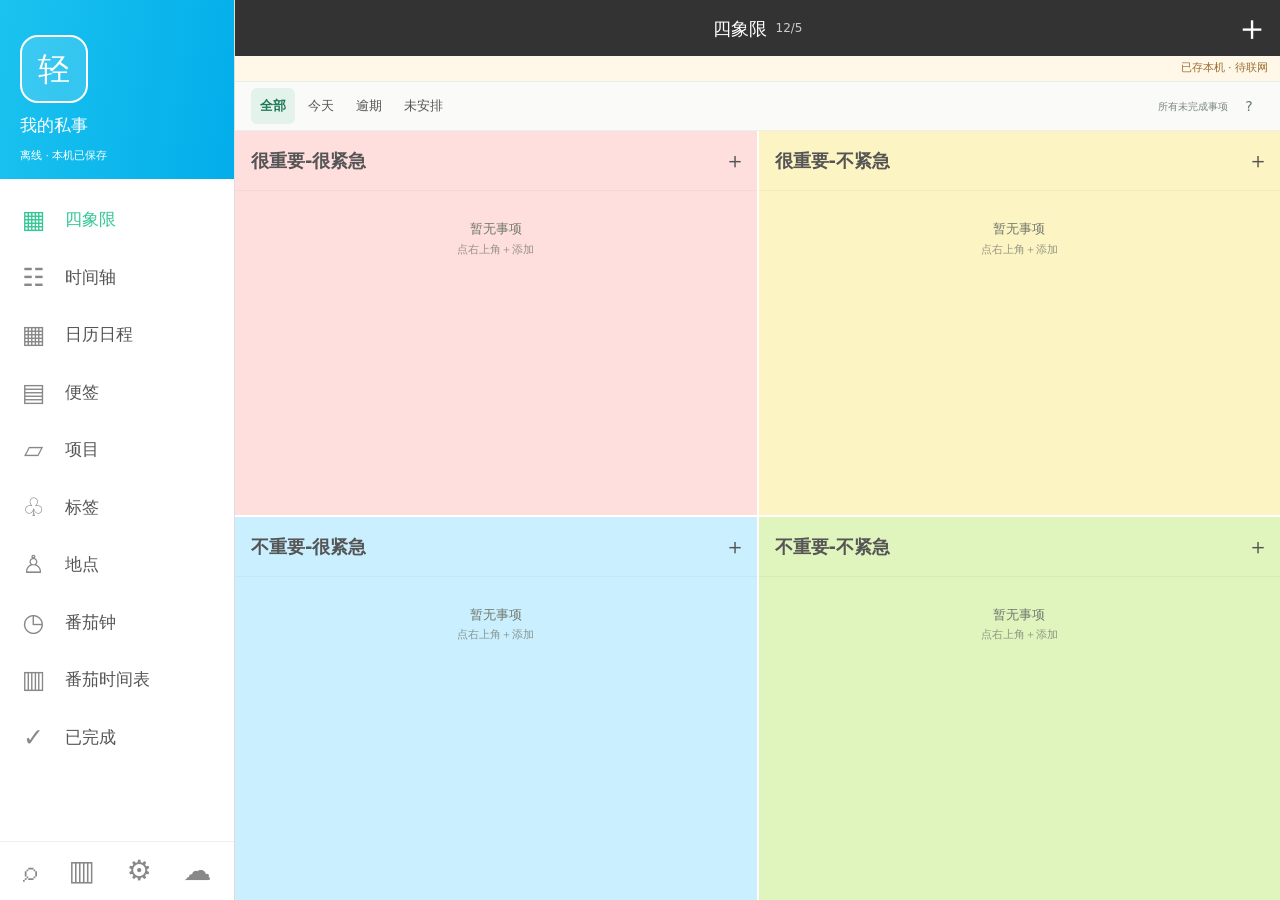
==== commit b427b8c2: "Add creation and completion activity timeline with schedule view (2.7.0)" ====
--- a/android/assets/index.html
+++ b/android/assets/index.html
@@ -105,6 +105,15 @@
 
 /* Completed branches remain browsable, with children beside their task title. */
 .tree-breadcrumb-label{flex:1;min-width:0}.tree-breadcrumb-label>span{display:block}.tree-breadcrumb-label>small{display:block;font-size:10px;color:#64776a;margin-top:3px}.tree-detail-children h3{display:flex;align-items:center;justify-content:space-between;gap:8px}.tree-detail-children h3 button{font-size:12px;color:#4f7563;padding:5px;min-height:36px}.tree-child-detail.done strong{color:#818a80;text-decoration:line-through}
+/* Creation/completion activity, alongside the existing schedule. */
+.timeline-page{max-width:900px;margin:0 auto;padding-bottom:28px}.timeline-modes{display:flex;gap:4px;align-items:center;padding:9px 12px;border-bottom:1px solid #e7ece7;background:#fafcf9}.timeline-modes button{min-height:40px;padding:6px 18px;border-radius:8px;font-size:14px}.timeline-modes .selected{background:#e0f0e7;color:#236e50;font-weight:600}.timeline-modes>span{margin-left:auto;font-size:11px;color:#768276}
+.timeline-month{display:flex;gap:6px;align-items:center;padding:8px 12px}.timeline-month button{flex:none;min-width:40px;min-height:40px;border:1px solid #e5eae3;border-radius:8px;background:#fff;font-size:20px}.timeline-month input{min-width:0;flex:1;text-align:center;border:0;background:#f5f8f3;border-radius:8px;padding:9px;font-size:15px;height:40px}.timeline-month .timeline-today{font-size:12px;padding:6px 10px}
+.activity-filters{display:flex;align-items:center;gap:4px;padding:0 12px 10px}.activity-filters button{min-height:36px;padding:4px 12px;border-radius:18px;color:#657365;font-size:12px}.activity-filters .selected{background:#edf3ed;color:#28654c;font-weight:600}.activity-filters>small{margin-left:auto;font-size:11px;color:#7c867b;white-space:nowrap}
+.activity-list{padding:0 12px}.activity-day h2{display:flex;align-items:center;justify-content:space-between;gap:10px;font-size:13px;color:#43574a;margin:14px 0 12px;font-weight:600}.activity-day h2 small{font-size:10px;color:#8b948a;font-weight:400}.activity-event{display:grid;grid-template-columns:46px minmax(0,1fr);gap:7px;margin-bottom:12px;position:relative}.activity-event::before{content:"";position:absolute;width:1px;background:#e0e8df;top:43px;bottom:-13px;left:23px}.activity-event:last-child::before{bottom:12px}.activity-time{text-align:center;color:#839080;font-size:11px;padding-top:5px;font-variant-numeric:tabular-nums;position:relative}.activity-time time{font-size:12px;color:#60705f}.activity-time i{font-style:normal;display:grid;place-items:center;width:20px;height:20px;margin:7px auto 0;background:#edf2eb;color:#637b5e;border-radius:50%;font-size:15px}.activity-event.completed .activity-time i{color:#248461;background:#e1f4e9}
+.activity-card{min-width:0;border:1px solid #e6ebe3;border-radius:11px;overflow:hidden;background:white}.activity-label{display:flex;align-items:center;gap:8px;padding:7px 10px 0;font-size:11px}.activity-label>span{color:#53724d;background:#f0f5ec;border-radius:4px;padding:2px 6px;flex:none}.completed .activity-label>span{color:#247758;background:#e9f6ee}.activity-label small{color:#8a9386;overflow:hidden;text-overflow:ellipsis;white-space:nowrap;font-size:10px}.activity-card .task-row{border:0;min-width:0}.activity-card .task-open{padding-top:9px;padding-bottom:10px}.activity-card .task-text{font-size:14px;line-height:1.5}.activity-card .task-pom{display:none}.activity-card .tree-toggle{width:32px;min-width:32px;flex-basis:32px}.activity-card .tree-spacer{width:3px;min-width:3px;flex-basis:3px}.activity-card .task-check{min-width:32px;width:32px}.activity-card .task-more{min-width:28px;width:28px}.activity-card .tree-path,.activity-card .task-mini{font-size:10px}.activity-card .tree-inline-children{margin:0 8px 8px 10px}.activity-card .tree-progress{color:#73806f}
+.activity-more{display:block;margin:12px auto;padding:10px 18px;min-height:44px;color:#347455;font-size:12px;border:1px solid #d9e6d8;border-radius:8px}.activity-note{font-size:11px;line-height:1.7;color:#869080;padding:6px 14px}.activity-unknown{margin:14px 12px;padding:10px;background:#fafbf8;border:1px solid #e8ece4;border-radius:9px}.activity-unknown summary{font-size:12px;min-height:32px;cursor:pointer;color:#77816f;padding:5px 0}.activity-unknown>p{font-size:11px;color:#93998a;line-height:1.7}.timeline-status{padding:2px 12px 10px;font-size:12px;color:#798270}.timeline-status select{min-height:38px;border:1px solid #e1e8dd;border-radius:6px;background:#fff;padding:5px 10px;margin-left:8px}
+.task-lifecycle{padding:10px 12px;background:#f7faf5;border:1px solid #e8eee3;border-radius:8px;margin:12px 0;color:#5e705a;font-size:12px}.task-lifecycle>div{display:flex;gap:12px;align-items:center;flex-wrap:wrap;line-height:1.8}.task-lifecycle>div+div{margin-top:4px}.task-lifecycle span{color:#8a9582}.task-lifecycle small{font-size:10px;color:#8a9582}
+@media(max-width:360px){.timeline-modes>span{font-size:10px}.timeline-modes button{padding:6px 14px}.activity-filters button{padding:4px 10px}.activity-list{padding:0 8px}.activity-event{grid-template-columns:40px minmax(0,1fr);gap:4px}.activity-event::before{left:20px}.activity-time time{font-size:11px}.activity-card .task-check{min-width:28px;width:28px}.activity-card .task-more{min-width:26px;width:26px}}
 </style></head><body>
 <div id="app"><header id="top"><button id="menu-button" aria-label="打开菜单" onclick="drawer(true)"><span class="avatar">轻</span></button><button id="page-title" onclick="chooseDate()"></button><button id="top-add" aria-label="新建" onclick="addForView()">＋</button></header><button id="sync-top" onclick="syncInfo()" aria-label="查看保存与同步状态">已存本机</button><main id="main"></main><button id="timer-bar" onclick="go('pomodoro')" hidden></button></div>
 <div id="drawer-mask" onclick="drawer(false)" hidden></div><aside id="drawer" aria-label="导航"><div class="profile"><div class="avatar large">轻</div><strong>我的私事</strong><small id="sync-label" onclick="syncNow()">本机保存</small></div><nav id="nav"></nav><footer><button onclick="go('search')" aria-label="搜索">⌕</button><button onclick="go('achievements')" aria-label="我的成就">▥</button><button onclick="settings()" aria-label="设置">⚙</button><button onclick="syncNow()" aria-label="立即同步">☁</button></footer></aside>
@@ -185,7 +194,7 @@
 function nextOccurrence(t){if(!t.repeat||t.repeat==='none'||!t.dueAt)return null;let d=new Date(t.dueAt),anchor=new Date(t.repeatAnchor||t.dueAt),original=anchor.getDate();switch(t.repeat){case'daily':d.setDate(d.getDate()+1);break;case'weekdays':do{d.setDate(d.getDate()+1);}while([0,6].includes(d.getDay()));break;case'weekly':d.setDate(d.getDate()+7);break;case'monthly':d.setDate(1);d.setMonth(d.getMonth()+1);d.setDate(Math.min(original,new Date(d.getFullYear(),d.getMonth()+1,0).getDate()));break;case'yearly':d.setDate(1);d.setFullYear(d.getFullYear()+1);d.setMonth(anchor.getMonth());d.setDate(Math.min(original,new Date(d.getFullYear(),d.getMonth()+1,0).getDate()));break;default:return null;}
  if(t.repeatUntil&&dateKey(+d)>t.repeatUntil)return null;return +d;}
 // Reopening a child also reopens its completed ancestor path; siblings keep their status.
-function complete(db,t){const branch=descendants(db,t.id),done=!t.done;let next=done?nextOccurrence(t):null;if(next){let id=(t.repeatRoot||t.id)+':'+next,delta=next-t.dueAt;if(!db.items.some(n=>n.id===id)){let ids=new Map(branch.map(n=>[n.id,n===t?id:childId(id,n.id)]));for(let n of branch.filter(n=>!n.deleted)){let copy=clone(n);Object.assign(copy,{id:ids.get(n.id),parentId:n===t?t.parentId:ids.get(n.parentId),repeat:n===t?n.repeat:'none',repeatRoot:n===t?(t.repeatRoot||t.id):'',repeatAnchor:n.repeatAnchor||n.dueAt,done:false,completedAt:0,createdAt:Date.now(),_rev:0});delete copy.legacyParentId;delete copy.legacySubtaskId;for(let f of ['startAt','dueAt','remindAt'])if(copy[f])copy[f]+=delta;db.items.push(touch(copy));}}}for(let n of (done?branch:[...ancestors(db,t.id).filter(n=>n.done),t]))if(!n.deleted){n.done=done;n.completedAt=done?Date.now():0;touch(n);}return done;}
+function complete(db,t){const branch=descendants(db,t.id),done=!t.done;let next=done?nextOccurrence(t):null;if(next){let id=(t.repeatRoot||t.id)+':'+next,delta=next-t.dueAt;if(!db.items.some(n=>n.id===id)){let ids=new Map(branch.map(n=>[n.id,n===t?id:childId(id,n.id)]));for(let n of branch.filter(n=>!n.deleted)){let copy=clone(n);Object.assign(copy,{id:ids.get(n.id),parentId:n===t?t.parentId:ids.get(n.parentId),repeat:n===t?n.repeat:'none',repeatRoot:n===t?(t.repeatRoot||t.id):'',repeatAnchor:n.repeatAnchor||n.dueAt,done:false,completedAt:0,createdAt:Date.now(),_rev:0});delete copy.legacyParentId;delete copy.legacySubtaskId;for(let f of ['startAt','dueAt','remindAt'])if(copy[f])copy[f]+=delta;db.items.push(touch(copy));}}}for(let n of (done?branch:[...ancestors(db,t.id).filter(n=>n.done),t]))if(!n.deleted&&(!done||!n.done)){n.done=done;n.completedAt=done?Date.now():0;touch(n);}return done;}
 function startTimer(input,now=Date.now()){const plannedMs=input.minutes*60000;if(!Number.isFinite(plannedMs)||plannedMs<60000||plannedMs>180*60000)throw Error('时长须为1～180分钟');return{id:uid(),state:'running',mode:input.mode||'focus',title:input.title||'自由专注',taskId:input.taskId||'',subtaskId:input.subtaskId||'',project:input.project||'',category:input.category||'专注',deviceId:input.deviceId||'',plannedMs,remainingMs:plannedMs,startedAt:now,segmentStartedAt:now,endAt:now+plannedMs,segments:[]};}
 function pauseTimer(t,now=Date.now()){if(t.state!=='running')return t;let end=Math.min(now,t.endAt);if(end>t.segmentStartedAt)t.segments.push({startAt:t.segmentStartedAt,endAt:end});t.remainingMs=Math.max(0,t.endAt-now);t.state='paused';return t;}
 function resumeTimer(t,now=Date.now()){if(t.state!=='paused')return t;t.state='running';t.segmentStartedAt=now;t.endAt=now+t.remainingMs;return t;}
@@ -231,7 +240,7 @@
 function quickAddQuadrant(q){let title=matrixDrafts[q].trim();if(!title){$('quad-input-'+q)?.focus();return;}let now=Date.now(),t=C.touch({id:C.uid(),title,notes:'',summary:'',quadrant:q,kind:'task',tags:[],subtasks:[],project:'',location:'',startAt:0,dueAt:0,remindAt:0,allDay:false,repeat:'none',weight:1,estimate:0,done:false,deleted:false,createdAt:now,order:-now,_rev:0});db.items.push(t);if(!save()){db.items.splice(db.items.indexOf(t),1);return;}matrixDrafts[q]='';render();scheduleSync();$('quad-input-'+q)?.focus({preventScroll:true});}
 function render(){const active=document.activeElement,quickFocus=active?.classList.contains('quad-quick-input')?{q:Number(active.dataset.quadrant),start:active.selectionStart,end:active.selectionEnd}:null;nav();title();$('main').className=view==='matrix'?'matrix-page':'';let html='';
  if(view==='matrix'){html=matrixHtml();}
- else if(view==='timeline'){let mo=C.dateKey(date).slice(0,7),a=db.items.filter(t=>!t.deleted&&t.kind!=='note'&&(filter==='all'||(filter==='done'?t.done:!t.done))&&(!t.dueAt||C.dateKey(t.dueAt).startsWith(mo)));let groups={};a.forEach(t=>(groups[t.dueAt?C.dateKey(t.dueAt):'未安排']??=[]).push(t));html=`<div class="toolbar"><button onclick="changeMonth(-1)">‹</button><input type="month" value="${mo}" aria-label="月份" onchange="date=new Date(this.value+'-01T00:00:00').getTime();render()"><button onclick="changeMonth(1)">›</button><select aria-label="完成状态" onchange="filter=this.value;render()">${[['unfinished','未完成'],['done','已完成'],['all','全部']].map(([v,n])=>`<option value="${v}" ${filter===v?'selected':''}>${n}</option>`).join('')}</select></div><div class="timeline-list">`+Object.keys(groups).sort().map(k=>`<div class="timeline-day"><span>${k==='未安排'?k:new Date(k+'T00:00:00').toLocaleDateString('zh-CN',{month:'numeric',day:'numeric',weekday:'long'})}</span><button onclick="newOnDay(${arg(k)})">＋</button></div>${groups[k].sort((a,b)=>(a.dueAt||0)-(b.dueAt||0)).map(itemRow).join('')}`).join('')+'</div>';if(!a.length)html+='<div class="empty">这个月还没有安排</div>';}
+ else if(view==='timeline'){html=timelineHtml();}
  else if(['projects','tags','locations'].includes(view)){let type={projects:'project',tags:'tag',locations:'location'}[view];let a=db.catalogs.filter(c=>!c.deleted&&c.type===type&&(!['project'].includes(type)||!!c.archived===archived));html=type==='project'?`<div class="toolbar"><button class="${!archived?'selected':''}" onclick="archived=false;render()">活动项目</button><button class="${archived?'selected':''}" onclick="archived=true;render()">归档项目</button></div>`:'';html+=a.map(c=>`<div class="catalog-row"><span class="mark" style="--color:${esc(c.color||'#00b7e9')}"></span><button class="name" onclick="openCatalog(${arg(c.id)})">${esc(c.name)}<small>${db.items.filter(t=>!t.deleted&&(type==='tag'?t.tags.includes(c.name):C.effective(db,t)[type]===c.name)).length} 条记录</small></button><button onclick="editCatalog(${arg(c.id)},${arg(type)})" aria-label="编辑 ${esc(c.name)}">⋮</button></div>`).join('');if(!a.length)html+='<div class="empty full">还没有添加'+({project:'项目',tag:'标签',location:'地点'}[type])+'<small>点右上角＋，开始整理。</small></div>';}
  else if(view==='pomodoro'){html=pomodoroHtml();}
  else if(view==='timesheet'){html=timesheetHtml();}
@@ -246,7 +255,7 @@
 function show(name,body,actions='',saveAction=''){dirty=false;$('panel').oninput=null;$('panel').onchange=null;$('panel').innerHTML=`<div class="panel-head"><button class="back" onclick="closePanel()" aria-label="返回">‹</button><h2>${esc(name)}</h2><button ${saveAction?'onclick="'+saveAction+'"':''}>${saveAction?'保存':''}</button></div><div class="panel-body">${body}</div>${actions?'<div class="panel-actions">'+actions+'</div>':''}`;$('overlay').hidden=false;}
 function closePanel(force=false){if(!force&&dirty&&!confirm('放弃未保存的修改？'))return;$('overlay').hidden=true;dirty=false;}
 function handleBack(){if(!$('overlay').hidden){closePanel();return true;}if($('drawer').classList.contains('open')){drawer(false);return true;}if(view==='matrix'&&matrixFocus>=0){collapseQuadrants();return true;}if(view!=='matrix'){go('matrix');return true;}return false;}
-function openItem(id){let t=db.items.find(x=>x.id===id);if(!t)return;let p=C.taskStats(db,id);show(t.kind==='note'?'便签':'事项详情',`<div class="row"><input type="checkbox" aria-label="完成事项" ${t.done?'checked':''} onchange="toggleItem(${arg(id)})"><span style="background:var(--q${t.quadrant});padding:5px 10px;font-size:13px">${Q[t.quadrant]}</span></div><div class="detail-title">${esc(t.title)}</div><div class="detail-focus"><div>🍅 ${p.completed}${t.estimate?' / '+t.estimate:''} 个番茄<small>累计专注 ${mins(p.duration)}${t.estimate?' · 预估 '+t.estimate+' 个':''}</small></div><button class="tomato-btn" onclick="focusOn(${arg(id)})">开始专注 ›</button></div>${t.notes?'<label>备注</label><div class="detail-notes">'+esc(t.notes)+'</div>':''}<div>${t.subtasks.map(s=>{let ps=C.taskStats(db,id,s.id);return `<div class="sub-detail"><input type="checkbox" aria-label="完成子任务 ${esc(s.text)}" ${s.done?'checked':''} onchange="subDone(${arg(id)},${arg(s.id)},this.checked)"><div>${esc(s.text)}<small>🍅 ${ps.completed}${s.estimate?' / '+s.estimate:''} · ${mins(ps.duration)}</small></div><button class="tomato-btn" onclick="focusOn(${arg(id)},${arg(s.id)})">专注</button></div>`;}).join('')}</div><div class="detail-meta">${t.startAt?'开始：'+when(t.startAt)+'<br>':''}${t.dueAt?'结束：'+(t.allDay?C.dateKey(t.dueAt)+' 全天':when(t.dueAt))+'<br>':''}${t.remindAt?'提醒：'+when(t.remindAt)+'<br>':''}${t.repeat&&t.repeat!=='none'?'重复：'+repeatName(t.repeat)+'<br>':''}${t.project?'项目：'+esc(t.project)+'<br>':''}${t.tags.length?'标签：'+t.tags.map(esc).join('、')+'<br>':''}${t.location?'地点：'+esc(t.location)+'<br>':''}权重：${Number(t.weight||1)}${t.completedAt?'<br>完成：'+when(t.completedAt):''}</div>${t.summary?'<label>总结</label><div class="detail-notes">'+esc(t.summary)+'</div>':''}${t.conflictOf?'<p class="warning">这是一份同时编辑产生的冲突副本，请与原记录核对后保留需要的内容。</p>':''}`,`<button class="secondary" onclick="taskMenu(${arg(id)})">更多</button><button class="primary" onclick="editItem(${arg(id)})">编辑</button>`);}
+function openItem(id){let t=db.items.find(x=>x.id===id);if(!t)return;let p=C.taskStats(db,id);show(t.kind==='note'?'便签':'事项详情',`<div class="row"><input type="checkbox" aria-label="完成事项" ${t.done?'checked':''} onchange="toggleItem(${arg(id)})"><span style="background:var(--q${t.quadrant});padding:5px 10px;font-size:13px">${Q[t.quadrant]}</span></div><div class="detail-title">${esc(t.title)}</div><div class="detail-focus"><div>🍅 ${p.completed}${t.estimate?' / '+t.estimate:''} 个番茄<small>累计专注 ${mins(p.duration)}${t.estimate?' · 预估 '+t.estimate+' 个':''}</small></div><button class="tomato-btn" onclick="focusOn(${arg(id)})">开始专注 ›</button></div>${t.notes?'<label>备注</label><div class="detail-notes">'+esc(t.notes)+'</div>':''}<div>${t.subtasks.map(s=>{let ps=C.taskStats(db,id,s.id);return `<div class="sub-detail"><input type="checkbox" aria-label="完成子任务 ${esc(s.text)}" ${s.done?'checked':''} onchange="subDone(${arg(id)},${arg(s.id)},this.checked)"><div>${esc(s.text)}<small>🍅 ${ps.completed}${s.estimate?' / '+s.estimate:''} · ${mins(ps.duration)}</small></div><button class="tomato-btn" onclick="focusOn(${arg(id)},${arg(s.id)})">专注</button></div>`;}).join('')}</div><div class="detail-meta">${t.startAt?'开始：'+when(t.startAt)+'<br>':''}${t.dueAt?'结束：'+(t.allDay?C.dateKey(t.dueAt)+' 全天':when(t.dueAt))+'<br>':''}${t.remindAt?'提醒：'+when(t.remindAt)+'<br>':''}${t.repeat&&t.repeat!=='none'?'重复：'+repeatName(t.repeat)+'<br>':''}${t.project?'项目：'+esc(t.project)+'<br>':''}${t.tags.length?'标签：'+t.tags.map(esc).join('、')+'<br>':''}${t.location?'地点：'+esc(t.location)+'<br>':''}权重：${Number(t.weight||1)}</div>${t.summary?'<label>总结</label><div class="detail-notes">'+esc(t.summary)+'</div>':''}${t.conflictOf?'<p class="warning">这是一份同时编辑产生的冲突副本，请与原记录核对后保留需要的内容。</p>':''}`,`<button class="secondary" onclick="taskMenu(${arg(id)})">更多</button><button class="primary" onclick="editItem(${arg(id)})">编辑</button>`);}
 function toggleItem(id){let t=db.items.find(x=>x.id===id);if(t.deleted)t.deleted=false;else C.complete(db,t);if(mark(t)){closePanel(true);toast(t.done?'已完成':'已恢复');}}
 function subDone(id,sid,checked){let t=db.items.find(x=>x.id===id),s=t.subtasks.find(x=>x.id===sid);s.done=checked;mark(t);}
 function taskMenu(id){let t=db.items.find(x=>x.id===id);show('事项操作',`<div class="settings-row"><button onclick="toggleItem(${arg(id)})">${t.deleted?'从回收站恢复':t.done?'恢复未完成':'标记已完成'}</button></div><div class="settings-row"><button onclick="focusOn(${arg(id)})">开始一个番茄</button></div><div class="settings-row"><button onclick="editItem(${arg(id)})">编辑事项</button></div><div class="settings-row"><button onclick="moveTop(${arg(id)})">移到最上方</button></div><label>移动到其他象限</label><div class="priority">${Q.map((q,i)=>`<button style="--q:var(--q${i})" onclick="moveQuadrant(${arg(id)},${i})">${q.replace('-','<br>')}</button>`).join('')}</div><div class="settings-row"><button class="danger" onclick="deleteItem(${arg(id)})">${t.deleted?'永久删除':'移入回收站'}</button></div>`);}
@@ -674,10 +683,10 @@
   };
   render = function () {
     if (gesture) { deferredRender = true; return; }
-    const reveal = opened && lastRenderedView === view ? {id: opened.dataset.swipeId, offset: Number(opened.dataset.offset)} : null;
+    const reveal = opened && lastRenderedView === view ? {id: opened.dataset.swipeId, eventKey:opened.closest('[data-activity-key]')?.dataset.activityKey, offset: Number(opened.dataset.offset)} : null;
     deferredRender = false; closeSwipe(); baseRender();
     if (reveal) {
-      const wrap = [...document.querySelectorAll('.task-swipe')].find(w => w.dataset.swipeId === reveal.id);
+      const wrap = [...document.querySelectorAll('.task-swipe')].find(w => w.dataset.swipeId === reveal.id && w.closest('[data-activity-key]')?.dataset.activityKey === reveal.eventKey);
       const b = wrap?.querySelector(reveal.offset > 0 ? '.swipe-complete' : '.swipe-delete');
       if (b) {
         opened = wrap;
@@ -778,7 +787,7 @@
 const treeBaseQuick=quickAddQuadrant;quickAddQuadrant=function(q){let t=treeTask(treeBranch);if(!t||C.effective(db,t).quadrant!==q)return treeBaseQuick(q);treeDrafts[t.id]=matrixDrafts[q];treeQuickAdd(t.id);if(!treeDrafts[t.id])matrixDrafts[q]='';render();$('quad-input-'+q)?.focus({preventScroll:true});};
 const treeBaseRender=render;render=function(){C.invalidate();const active=document.activeElement,keep=active?.id==='tree-quick-input'?{start:active.selectionStart,end:active.selectionEnd}:null;treeBaseRender();if(view==='matrix'&&treeBranch){const branch=treeTask(treeBranch),x=C.tree(db),inBranch=branch&&!x.deleted.get(branch.id)&&(matrixFocus<0||C.effective(db,branch).quadrant===matrixFocus);document.querySelector('.matrix-filter').hidden=!!inBranch;const el=$('quad-input-'+matrixFocus);if(el&&inBranch){el.placeholder='添加到此分支，回车保存';el.closest('form').hidden=!!x.done.get(branch.id);}}if(keep){let el=$('tree-quick-input');if(el){el.focus({preventScroll:true});el.setSelectionRange(keep.start,keep.end);}}};
 const treeBaseBack=handleBack;handleBack=function(){if(window.QGestures?.active?.())return treeBaseBack();if($('overlay').hidden&&view==='matrix'&&treeBranch){treeLeave();return true;}return treeBaseBack();};
-const treeBaseSettings=settings;settings=function(){treeBaseSettings();const strong=$('panel').querySelector('strong');if(strong)strong.textContent='轻效 Todo · 2.6.5';};
+const treeBaseSettings=settings;settings=function(){treeBaseSettings();const strong=$('panel').querySelector('strong');if(strong)strong.textContent='轻效 Todo · 2.7.0';};
 render();
 </script><script>/* Tree-aware drop targets. Hover only previews; records change once on release. */
 (function(){
@@ -887,6 +896,54 @@
  }
  window.QDrag={start,preview,cleanup,commit};
 })();
+</script><script>/* Task lifecycle dates and scheduled work are separate views of the same records. */
+let timelineMode='activity',timelineKind='all',timelineLimit=100,timelinePageKey='';
+try{if(localStorage.getItem('qingxiao-timeline-mode')==='schedule')timelineMode='schedule';}catch{}
+const timelineHasTime=value=>typeof value==='number'&&value>0&&Number.isFinite(new Date(value).getTime());
+function setTimelineMode(mode){timelineMode=mode==='schedule'?'schedule':'activity';timelineLimit=100;QGestures.close();try{localStorage.setItem('qingxiao-timeline-mode',timelineMode);}catch{}render();$('main').scrollTop=0;}
+function timelineMonth(value){if(!/^\d{4}-\d{2}$/.test(value))return;const next=new Date(value+'-01T00:00:00');if(!Number.isFinite(+next))return;date=+next;render();$('main').scrollTop=0;}
+function timelineCurrentMonth(){date=C.dayStart(Date.now());render();$('main').scrollTop=0;}
+function timelineRecords(){
+ const x=C.tree(db),events=[],unknown=[];
+ for(const t of db.items){
+  if(x.deleted.get(t.id)||t.kind==='note')continue;
+  for(const [kind,value] of [['created',t.createdAt],...(t.done?[['completed',t.completedAt]]:[])]){
+   const event={t,kind,at:timelineHasTime(value)?value:0,key:kind+':'+t.id};
+   (event.at?events:unknown).push(event);
+  }
+ }
+ events.sort((a,b)=>b.at-a.at||(a.kind===b.kind?a.t.id.localeCompare(b.t.id):a.kind==='completed'?-1:1));
+ return {events,unknown};
+}
+function timelineEvent(event){
+ const {t,kind,at,key}=event,created=kind==='created',inherited=created&&!!t.legacyParentId;
+ return `<article class="activity-event ${created?'created':'completed'}" data-activity-key="${esc(key)}"><div class="activity-time">${at?`<time datetime="${new Date(at).toISOString()}" title="${esc(when(at))}">${hm(at)}</time>`:'<span>未记录</span>'}<i aria-hidden="true">${created?'＋':'✓'}</i></div><div class="activity-card"><div class="activity-label"><span>${created?'创建':'完成'}</span><small>${C.tree(db).parents.get(t.id)?'子任务':'主任务'}${inherited?' · 创建日期沿用主任务':''}</small></div>${itemRow(t)}</div></article>`;
+}
+function timelineHtml(){
+ const mo=C.dateKey(date).slice(0,7),activity=timelineMode==='activity',pageKey=mo+':'+timelineKind;
+ if(timelinePageKey!==pageKey){timelinePageKey=pageKey;timelineLimit=100;}
+ const tabs=`<div class="timeline-modes" role="group" aria-label="时间轴视图"><button class="${activity?'selected':''}" aria-pressed="${activity}" onclick="setTimelineMode('activity')">动态</button><button class="${!activity?'selected':''}" aria-pressed="${!activity}" onclick="setTimelineMode('schedule')">日程</button><span>${activity?'创建与完成记录':'按截止日期查看'}</span></div>`;
+ const month=`<div class="timeline-month"><button aria-label="上个月" onclick="changeMonth(-1)">‹</button><input type="month" aria-label="月份" value="${mo}" onchange="timelineMonth(this.value)"><button aria-label="下个月" onclick="changeMonth(1)">›</button><button class="timeline-today" onclick="timelineCurrentMonth()">本月</button></div>`;
+ if(!activity)return `<section class="timeline-page">${tabs}${month}${timelineSchedule(mo)}</section>`;
+ const {events,unknown}=timelineRecords(),monthly=events.filter(e=>C.dateKey(e.at).slice(0,7)===mo),selected=monthly.filter(e=>timelineKind==='all'||timelineKind===e.kind),missing=unknown.filter(e=>timelineKind==='all'||timelineKind===e.kind),shown=selected.slice(0,timelineLimit),groups=new Map();
+ for(const e of shown){const day=C.dateKey(e.at);if(!groups.has(day))groups.set(day,[]);groups.get(day).push(e);}
+ const counts=kind=>monthly.filter(e=>e.kind===kind).length;
+ const filters=`<div class="activity-filters" role="group" aria-label="动态类型">${[['all','全部'],['created','创建'],['completed','完成']].map(([v,label])=>`<button class="${timelineKind===v?'selected':''}" aria-pressed="${timelineKind===v}" onclick="timelineKind='${v}';render()">${label}</button>`).join('')}<small>创建 ${counts('created')} · 完成 ${counts('completed')}</small></div>`;
+ const list=[...groups].map(([day,rows])=>`<section class="activity-day"><h2><time datetime="${day}">${new Date(day+'T00:00:00').toLocaleDateString('zh-CN',{year:'numeric',month:'long',day:'numeric',weekday:'long'})}</time><small>${rows.length} 条</small></h2>${rows.map(timelineEvent).join('')}</section>`).join('');
+ return `<section class="timeline-page">${tabs}${month}${filters}<div class="activity-list">${list||'<div class="empty">本月暂无'+(timelineKind==='created'?'创建':timelineKind==='completed'?'完成':'动态')+'记录<small>可切换月份，查看之前的事项。</small></div>'}${selected.length>shown.length?`<button class="activity-more" onclick="timelineLimit+=100;render()">再显示 ${Math.min(100,selected.length-shown.length)} 条 · 还有 ${selected.length-shown.length} 条</button>`:''}</div>${missing.length?`<details class="activity-unknown"><summary>未记录时间 · ${missing.length} 条</summary><p>这些旧事项未保存对应时间，不归入任何月份。</p>${missing.slice(0,timelineLimit).map(timelineEvent).join('')}${missing.length>timelineLimit?'<button class="activity-more" onclick="timelineLimit+=100;render();document.querySelector(\'.activity-unknown\').open=true">显示更多旧记录</button>':''}</details>`:''}<p class="activity-note">包含主任务和子任务；按创建和最近一次完成时间显示。恢复未完成后，对应完成记录会撤回。</p></section>`;
+}
+function timelineSchedule(mo){
+ const x=C.tree(db),items=db.items.filter(t=>!x.deleted.get(t.id)&&t.kind!=='note'&&(filter==='all'||(filter==='done'?t.done:!t.done))&&(!t.dueAt||C.dateKey(t.dueAt).startsWith(mo))),groups={};
+ items.forEach(t=>(groups[t.dueAt?C.dateKey(t.dueAt):'未安排']??=[]).push(t));
+ return `<div class="timeline-status"><label>完成状态 <select aria-label="完成状态" onchange="filter=this.value;render()">${[['unfinished','未完成'],['done','已完成'],['all','全部']].map(([v,n])=>`<option value="${v}" ${filter===v?'selected':''}>${n}</option>`).join('')}</select></label></div><div class="timeline-list">`+Object.keys(groups).sort().map(day=>`<div class="timeline-day"><span>${day==='未安排'?day:new Date(day+'T00:00:00').toLocaleDateString('zh-CN',{year:'numeric',month:'numeric',day:'numeric',weekday:'long'})}</span><button aria-label="在${esc(day)}新增事项" onclick="newOnDay(${arg(day)})">＋</button></div>${groups[day].sort((a,b)=>(a.dueAt||0)-(b.dueAt||0)).map(itemRow).join('')}`).join('')+'</div>'+(!items.length?'<div class="empty">这个月还没有安排</div>':'');
+}
+const timelineBaseOpen=openItem;
+openItem=function(id,sid=''){
+ timelineBaseOpen(id,sid);const t=treeTask(C.resolveNode(db,id,sid));if(!t)return;
+ const box=document.createElement('div');box.className='task-lifecycle';
+ box.innerHTML=`<div><span>创建</span><time>${timelineHasTime(t.createdAt)?esc(when(t.createdAt)):'未记录时间'}</time>${t.legacyParentId?'<small>沿用主任务日期</small>':''}</div>${t.done?`<div><span>完成</span><time>${timelineHasTime(t.completedAt)?esc(when(t.completedAt)):'未记录时间'}</time></div>`:''}`;
+ $('panel').querySelector('.detail-title')?.after(box);
+};
 </script><script>/* Android-only UI. The web app does not expose launcher controls. */
 (() => {
   if (!native || typeof Native.widgetSettings !== 'function') return;
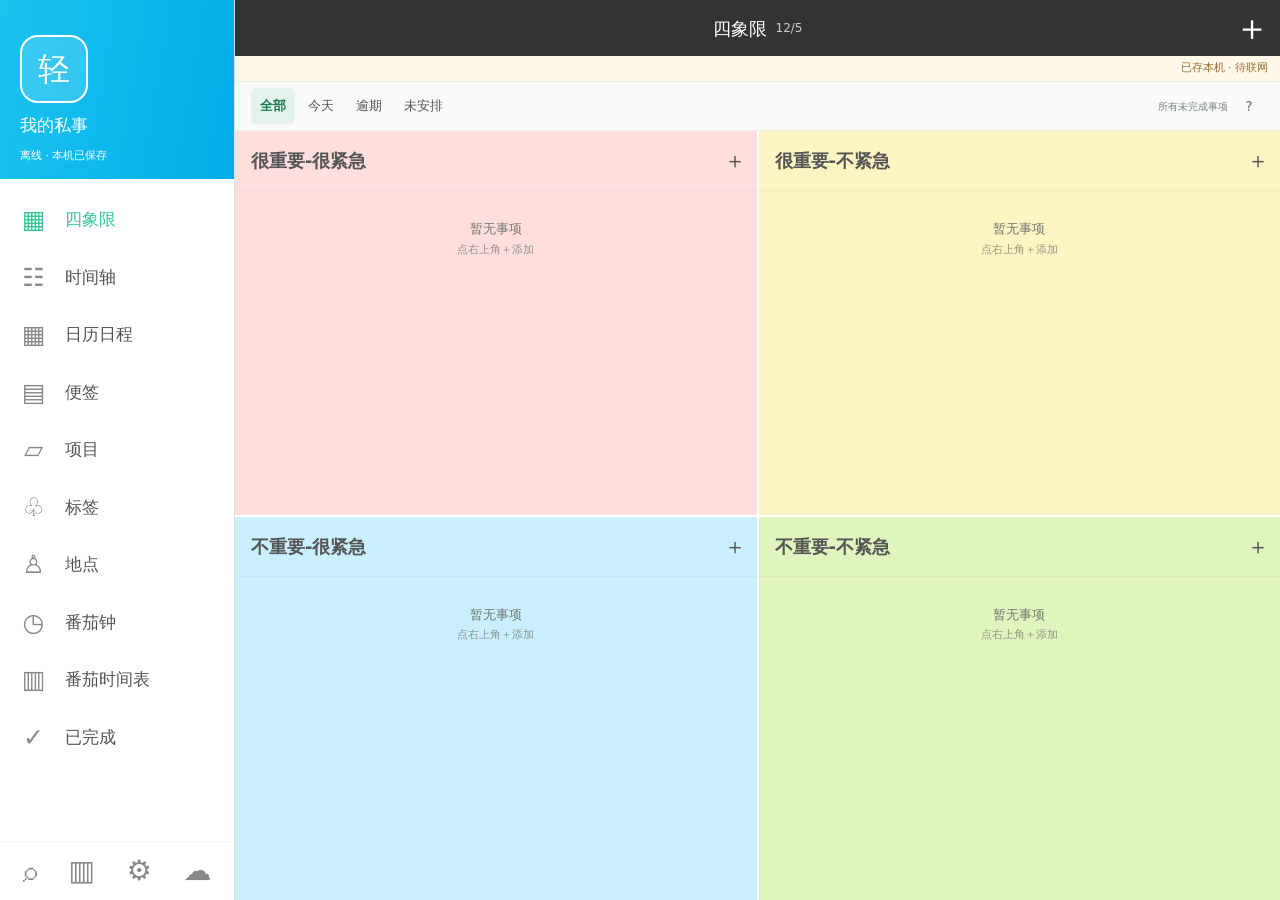
==== commit 8129bab0: "Add per-task progress notes with independent offline sync and timeline" ====
--- a/android/assets/index.html
+++ b/android/assets/index.html
@@ -114,6 +114,18 @@
 .activity-more{display:block;margin:12px auto;padding:10px 18px;min-height:44px;color:#347455;font-size:12px;border:1px solid #d9e6d8;border-radius:8px}.activity-note{font-size:11px;line-height:1.7;color:#869080;padding:6px 14px}.activity-unknown{margin:14px 12px;padding:10px;background:#fafbf8;border:1px solid #e8ece4;border-radius:9px}.activity-unknown summary{font-size:12px;min-height:32px;cursor:pointer;color:#77816f;padding:5px 0}.activity-unknown>p{font-size:11px;color:#93998a;line-height:1.7}.timeline-status{padding:2px 12px 10px;font-size:12px;color:#798270}.timeline-status select{min-height:38px;border:1px solid #e1e8dd;border-radius:6px;background:#fff;padding:5px 10px;margin-left:8px}
 .task-lifecycle{padding:10px 12px;background:#f7faf5;border:1px solid #e8eee3;border-radius:8px;margin:12px 0;color:#5e705a;font-size:12px}.task-lifecycle>div{display:flex;gap:12px;align-items:center;flex-wrap:wrap;line-height:1.8}.task-lifecycle>div+div{margin-top:4px}.task-lifecycle span{color:#8a9582}.task-lifecycle small{font-size:10px;color:#8a9582}
 @media(max-width:360px){.timeline-modes>span{font-size:10px}.timeline-modes button{padding:6px 14px}.activity-filters button{padding:4px 10px}.activity-list{padding:0 8px}.activity-event{grid-template-columns:40px minmax(0,1fr);gap:4px}.activity-event::before{left:20px}.activity-time time{font-size:11px}.activity-card .task-check{min-width:28px;width:28px}.activity-card .task-more{min-width:26px;width:26px}}
+/* 2.8: zoomable focus distribution, from a single day to a whole year. */
+.ts-page{display:block;max-width:1200px;margin:auto;padding-bottom:12px;background:#fff}.ts-tabs{display:flex;gap:4px;padding:10px 14px 0}.ts-tabs button{flex:1;border-radius:9px;background:#f3f5f2;font-size:15px;min-height:40px}.ts-tabs [aria-pressed=true]{color:#fff;background:#377d60;font-weight:600}.ts-datebar{display:flex;justify-content:center;align-items:center;gap:4px;padding:8px 12px 0}.ts-datebar button{min-width:40px;border-radius:6px}.ts-datebar button:first-child,.ts-datebar button:nth-child(3){font-size:23px}.ts-datebar input{width:155px;min-width:0;padding:7px;font-size:14px;text-align:center}.ts-datebar input[type=number]{width:100px}.ts-period{padding:0 14px 9px;text-align:center;color:#748075;font-size:12px}.ts-period small{margin-left:7px}.ts-stats{display:grid;grid-template-columns:repeat(3,minmax(0,1fr));padding:15px 8px;background:#f7f9f5;border-top:1px solid #edf1e9;border-bottom:1px solid #edf1e9;text-align:center;gap:4px}.ts-stats strong{display:block;font-size:clamp(16px,4.7vw,25px);font-weight:600;color:#3d7155;line-height:1.5;white-space:nowrap}.ts-stats em{font-size:11px;font-style:normal;margin-left:4px;font-weight:400}.ts-stats small{font-size:11px;color:#768573}.ts-controls{display:flex;align-items:center;justify-content:space-between;gap:6px;flex-wrap:wrap;padding:6px 12px 0}.ts-zoom{display:flex;align-items:center;border:1px solid #dde6dc;border-radius:8px;overflow:hidden;margin-left:auto}.ts-zoom button{min-height:38px;min-width:37px;padding:0 7px;font-size:17px}.ts-zoom #ts-zoom-label{font-size:11px;min-width:43px;border-left:1px solid #e7eee3;border-right:1px solid #e7eee3}.ts-metric{display:flex;gap:2px}.ts-metric button{font-size:12px;padding:5px 8px;min-height:38px;border-radius:6px}.ts-metric [aria-pressed=true]{background:#e9f2e4;color:#3d7559}.ts-help{padding:6px 14px 8px;font-size:11px;color:#7d887a}.ts-key{display:flex;gap:4px;align-items:center;font-size:10px;color:#7f877b}.ts-key i{width:8px;height:8px;background:#f4b49a}.ts-key i.break{background:#cce7cc;margin-left:4px}.ts-key i.manual{background:#c9e5f4;margin-left:4px}.ts-scroll{overflow:auto;overscroll-behavior:contain;position:relative;border-top:1px solid #e1e6dc;border-bottom:1px solid #e1e6dc;height:clamp(280px,51dvh,640px);touch-action:pan-x pan-y}.ts-scroll.heat-view{height:auto;max-height:60dvh;min-height:0;background:#fafbf8;padding:10px}.ts-scroll.year-view{height:60dvh}.ts-time-grid{width:100%;min-width:calc(45px + var(--days) * 53px * var(--ts-scale));grid-template-columns:45px repeat(var(--days),minmax(0,1fr));grid-template-rows:49px calc(1440px * var(--ts-minute));--zoom:var(--ts-minute)}.ts-time-grid .time-column,.ts-time-grid .time-head{min-width:0}.ts-time-grid .time-head{line-height:1.4;font-size:11px;min-height:49px;padding:4px 0}.ts-time-grid .time-head small{display:block;font-size:9px;color:#689078;white-space:nowrap}.ts-time-grid .time-corner{font-size:11px;min-width:0;line-height:48px}.ts-time-grid .time-axis span{font-size:10px}.ts-time-grid .time-block{font-size:calc(10px + (var(--ts-scale) - 1) * 2px)}.ts-time-grid .time-block span{font-size:10px}.ts-live-block{outline:1px dashed #a9714e;outline-offset:-1px;background:#fae2d1}.ts-live{width:100%;text-align:left;padding:9px 14px;background:#fff7e8;font-size:12px;color:#92653b;white-space:nowrap;overflow:hidden;text-overflow:ellipsis}.ts-live small{display:block;font-size:10px;color:#9b825e}.ts-actions{display:flex;gap:7px;justify-content:center;flex-wrap:wrap;padding:10px}.ts-actions button{font-size:12px;min-height:36px;padding:6px 12px;background:#f4f6f0;border-radius:6px;color:#59734e}.ts-empty{font-size:12px;color:#87917e;text-align:center;padding:6px}.ts-detail-row{display:flex;gap:10px;text-align:left;align-items:center;width:100%;padding:13px 0;border-bottom:1px solid #e8ede4}.ts-detail-row>span{flex:1;min-width:0}.ts-detail-row strong{display:block;font-size:14px;font-weight:500;overflow-wrap:anywhere}.ts-detail-row small{display:block;font-size:11px;color:#88917e;margin-top:5px}.ts-detail-row b{font-size:12px;font-weight:500;color:#6f8c5f;white-space:nowrap}
+/* Every scale retains individual time intervals, including each month of the year. */
+.ts-time-grid{--ts-minute:calc(var(--ts-scale) * var(--ts-base));min-width:calc(45px + var(--days) * var(--ts-col) * var(--ts-scale));grid-template-rows:44px calc(1440px * var(--ts-minute))}.ts-time-grid .time-head{min-height:44px;line-height:1.3}.ts-time-grid .time-axis span{white-space:nowrap}.ts-time-grid .time-head small{overflow:hidden;font-size:8px}.ts-time-grid .time-block{border-left-width:1px;padding:0;min-height:1px;border-radius:2px;container-type:size}.ts-time-grid .time-block span{font-size:11px;line-height:14px;white-space:nowrap;overflow:hidden;text-overflow:ellipsis;padding:0 2px;display:none}.ts-time-grid .time-block .ts-block-time{font-size:9px;line-height:12px}.ts-month-grid .time-head,.ts-year-grid .time-head{font-size:9px;padding:1px 0}.ts-month-grid .time-head small,.ts-year-grid .time-head small{display:none}.ts-year-grid .time-head{position:relative;z-index:1;min-height:22px}.ts-year-grid{grid-template-rows:22px calc(1440px * var(--ts-minute))}.ts-year-grid .time-corner{line-height:22px}.ts-year-grid .time-column:before{background:repeating-linear-gradient(to bottom,transparent 0,transparent calc(240px * var(--ts-minute) - 1px),#d5d5d5 calc(240px * var(--ts-minute) - 1px),#d5d5d5 calc(240px * var(--ts-minute)))}.ts-year-grid .time-column{background:repeating-linear-gradient(to bottom,#fff 0,#fff calc(60px * var(--ts-minute) - 1px),#f4f4f4 calc(60px * var(--ts-minute) - 1px),#f4f4f4 calc(60px * var(--ts-minute)))}.ts-scroll.year-view{height:60dvh;padding:0;background:#fafbf8}.ts-year-strips{min-width:100%;width:max-content}.ts-year-strips .ts-time-grid{width:100%}.ts-month-strip{padding-bottom:12px;border-bottom:1px solid #dde5d7}.ts-month-strip .ts-month-title{display:flex;align-items:center;gap:12px;padding:8px 12px;min-height:40px;position:sticky;left:0;max-width:calc(100vw - 15px)}.ts-month-title strong{font-size:14px;min-width:34px}.ts-month-title small{font-size:11px;white-space:normal;text-align:left}.ts-legend{flex-wrap:wrap;padding:10px 14px}.ts-legend span{font-size:10px;margin-left:auto}.ts-key i.partial{background:#f9dfc9;border:1px dashed #c88965}.ts-manual-focus{border-style:dotted}.ts-time-grid .time-column{cursor:pointer}.ts-time-grid .now-line{opacity:.65}.ts-time-grid .time-corner{z-index:5}.ts-datebar button{min-height:44px}.ts-zoom button{min-height:42px}
+@container (min-width: 42px) and (min-height: 15px){.ts-time-grid .time-block .ts-block-title{display:block}}
+@container (min-width: 68px) and (min-height: 24px){.ts-time-grid .time-block .ts-block-time{display:block}}
+.ts-year-strips{width:100%;min-width:calc(45px + 31 * 10px * var(--ts-scale))}.ts-month-grid{--ts-col:11px!important}.ts-month-strip .ts-month-title{max-width:100%;width:auto}.ts-year-grid .time-axis span{transform:translateY(-4px)}
+
+.ts-year-grid .time-axis span:first-child{transform:none}
+
+/* Work progress lives inside task details, leaving the quadrant rows compact. */
+.task-progress{margin:16px 0;padding:14px 0;border-top:1px solid #e8ece6;border-bottom:1px solid #e8ece6;min-width:0}.task-progress h3{display:flex;gap:8px;align-items:center;margin:0 0 10px;font-size:15px;font-weight:500;color:#53644e}.task-progress h3 small{font-size:11px;font-weight:400;color:#8e9987}.task-progress h3 span{margin-left:auto;font-size:11px;font-weight:400;color:#999}.task-progress textarea{font-size:14px;min-height:76px;max-height:240px;background:#fcfdfb;border-color:#dce5d6;display:block}.progress-compose-actions{display:flex;align-items:center;gap:8px;padding:5px 0}.progress-compose-actions small{flex:1;min-width:0;font-size:11px;color:#929b8c}.progress-compose-actions button{font-size:13px;padding:6px 12px;flex:none}.progress-compose-actions .primary{min-width:74px;min-height:40px}.progress-compose-actions button:disabled{opacity:.45;cursor:default}.progress-entry{padding:10px 0 12px;border-top:1px solid #edf0e9}.progress-entry-head{display:flex;align-items:center;gap:6px;flex-wrap:wrap;color:#8b9484;font-size:11px;min-height:36px}.progress-entry-head time{margin-right:auto}.progress-entry-head small{font-size:10px}.progress-entry-head button{padding:0 6px;font-size:11px;min-height:36px;color:#8b9484}.progress-text{white-space:pre-wrap;overflow-wrap:anywhere;font-size:14px;line-height:1.7;color:#53604d}.progress-text a{color:#39866b;text-underline-offset:3px}.progress-conflict{color:#a27539}.progress-empty{font-size:12px;color:#9aa191;margin:8px 0 0}.progress-more{width:100%;font-size:12px;color:#6a8a57;min-height:40px}.progress-highlight{background:#f4f8e9;box-shadow:0 0 0 8px #f4f8e9}.activity-event.progress .activity-time i{color:#598c72;background:#ebf5ed}.activity-event.progress .activity-label>span{color:#598c72}.activity-progress-open{display:block;width:100%;text-align:left;padding:4px 12px 12px;min-width:0}.activity-progress-open strong{display:block;font-weight:500;font-size:14px;overflow:hidden;white-space:nowrap;text-overflow:ellipsis}.activity-progress-open small{display:block;font-size:10px;color:#939c8a;overflow:hidden;white-space:nowrap;text-overflow:ellipsis}.activity-progress-text{display:-webkit-box;-webkit-line-clamp:3;-webkit-box-orient:vertical;overflow:hidden;white-space:pre-wrap;overflow-wrap:anywhere;font-size:13px;line-height:1.6;color:#738168;margin-top:5px}.activity-filters{flex-wrap:wrap}
 </style></head><body>
 <div id="app"><header id="top"><button id="menu-button" aria-label="打开菜单" onclick="drawer(true)"><span class="avatar">轻</span></button><button id="page-title" onclick="chooseDate()"></button><button id="top-add" aria-label="新建" onclick="addForView()">＋</button></header><button id="sync-top" onclick="syncInfo()" aria-label="查看保存与同步状态">已存本机</button><main id="main"></main><button id="timer-bar" onclick="go('pomodoro')" hidden></button></div>
 <div id="drawer-mask" onclick="drawer(false)" hidden></div><aside id="drawer" aria-label="导航"><div class="profile"><div class="avatar large">轻</div><strong>我的私事</strong><small id="sync-label" onclick="syncNow()">本机保存</small></div><nav id="nav"></nav><footer><button onclick="go('search')" aria-label="搜索">⌕</button><button onclick="go('achievements')" aria-label="我的成就">▥</button><button onclick="settings()" aria-label="设置">⚙</button><button onclick="syncNow()" aria-label="立即同步">☁</button></footer></aside>
@@ -122,11 +134,11 @@
 (function(root){'use strict';
 const clone=x=>JSON.parse(JSON.stringify(x));
 const uid=()=>globalThis.crypto?.randomUUID?.()||Date.now().toString(36)+'-'+Math.random().toString(36).slice(2);
-const blank=()=>({format:'qingxiao-todo',version:3,items:[],sessions:[],catalogs:[],preferences:[],deviceId:uid()});
+const blank=()=>({format:'qingxiao-todo',version:3,items:[],sessions:[],catalogs:[],preferences:[],progress:[],deviceId:uid()});
 function normalize(x){if(!x||x.format!=='qingxiao-todo'||![1,2,3].includes(x.version)||!Array.isArray(x.items))throw Error('不是轻效Todo备份');let legacy=x.version===1;x=clone(x);x.version=3;x.sessions??=[];x.catalogs??=[];x.preferences??=[];x.deviceId??=uid();
  for(let [old,type] of [['projects','project'],['tags','tag']])for(let name of x[old]||[])if(typeof name==='string'&&!x.catalogs.some(c=>c.type===type&&c.name===name))x.catalogs.push({id:uid(),type,name,color:'#00b7e9',_dirty:true,_op:uid(),_rev:0});
  for(let t of x.items){t.notes??='';t.subtasks??=[];t.photos??=[];t.tags??=[];t.quadrant??=1;t.weight??=1;t.estimate??=0;t.kind??='task';t.subtasks.forEach(s=>{s.id??="index:"+t.subtasks.indexOf(s);s.estimate??=0;s.reminderStyle??='notification';});if(legacy)touch(t);}
- x.items=migrateItems(x.items); invalidate();validate(x);return x;}
+ x.progress??=[];x.items=migrateItems(x.items); invalidate();validate(x);return x;}
 
 // Stable legacy IDs let independently upgraded devices converge on the same nodes.
 function childId(parent,id){let a=2166136261,b=2246822519;for(let c of JSON.stringify([parent,id]).split('')){a=Math.imul(a^c.charCodeAt(0),16777619);b=Math.imul(b^c.charCodeAt(0),3266489917);}return 'child:'+ (a>>>0).toString(16).padStart(8,'0')+(b>>>0).toString(16).padStart(8,'0');}
@@ -170,20 +182,21 @@
  Object.assign(t,{parentId,quadrant:q,project:parent?effective(db,parent).project:old.project,order});touch(t);return true;
 }
 
-function validate(x){let all=new Set();for(let arr of ['items','sessions','catalogs','preferences']){if(!Array.isArray(x[arr])||x[arr].length>20000)throw Error('记录数量或格式不正确');for(let r of x[arr]){if(!r||typeof r.id!=='string'||!r.id||all.has(r.id))throw Error('记录编号重复或无效');all.add(r.id);}}
+function validate(x){let all=new Set();for(let arr of ['items','sessions','catalogs','preferences','progress']){let list=arr==='progress'?(x[arr]??[]):x[arr];if(!Array.isArray(list)||list.length>20000)throw Error('记录数量或格式不正确');for(let r of list){if(!r||typeof r.id!=='string'||!r.id||all.has(r.id))throw Error('记录编号重复或无效');all.add(r.id);}}
+ for(let r of x.progress||[]){if(typeof r.taskId!=='string'||!r.taskId||r.taskId.length>160||typeof r.text!=='string'||!r.text.trim()||r.text.length>4000||!Number.isFinite(r.createdAt)||r.createdAt<=0||!Number.isFinite(new Date(r.createdAt).getTime())||(r.editedAt!=null&&(!Number.isFinite(r.editedAt)||r.editedAt<0))||(r.deleted!=null&&typeof r.deleted!=='boolean'))throw Error('进展记录无效（最多4000字）');}
  for(let t of x.items){if(t.parentId!=null&&typeof t.parentId!=='string')throw Error('父任务编号无效');if(typeof t.title!=='string'||typeof t.notes!=='string'||!Number.isInteger(t.quadrant)||t.quadrant<0||t.quadrant>3||!Array.isArray(t.tags)||t.tags.some(s=>typeof s!=='string')||!Array.isArray(t.subtasks)||t.subtasks.some(s=>typeof s.text!=='string'||typeof s.id!=='string'))throw Error('待办字段无效');}
  for(let t of x.items){for(let r of [t,...t.subtasks]){for(let f of ['startAt','dueAt','remindAt'])if(r[f]!=null&&(!Number.isFinite(r[f])||r[f]<0))throw Error('日程时间无效');if(r.startAt&&r.dueAt&&r.dueAt<r.startAt)throw Error('日程结束不能早于开始');}if(!Array.isArray(t.photos||[])||(t.photos||[]).length>12||(t.photos||[]).some(p=>!p||!/^photo-[a-zA-Z0-9-]{10,80}$/.test(p.id)))throw Error('照片信息无效');}
  for(let s of x.sessions){if(!Array.isArray(s.segments)||s.segments.some(p=>!Number.isFinite(p.startAt)||!Number.isFinite(p.endAt)||p.endAt<p.startAt)||typeof s.title!=='string')throw Error('专注时间记录无效');}return x;}
-const kinds={items:'item',sessions:'session',catalogs:'catalog',preferences:'preference'},arrays=Object.fromEntries(Object.entries(kinds).map(([a,b])=>[b,a]));
+const kinds={items:'item',sessions:'session',catalogs:'catalog',preferences:'preference',progress:'progress'},arrays=Object.fromEntries(Object.entries(kinds).map(([a,b])=>[b,a]));
 function touch(r){invalidate();r.updatedAt=Date.now();r._dirty=true;r._op=uid();r._rev??=0;return r;}
-function changes(db){let result=[];for(let [array,kind]of Object.entries(kinds))for(let r of db[array])if(r._dirty){let data=clone(r);delete data._dirty;delete data._op;delete data._rev;result.push({id:r.id,kind,baseRev:r._rev||0,opId:r._op,data});}return result.slice(0,100);}
-function merge(db,response){invalidate();let ack=new Map((response.acknowledgements||[]).map(a=>[a.id,a])),conflicts=0;for(let remote of response.records||[]){let array=arrays[remote.kind];if(!array)continue;let list=db[array],index=list.findIndex(r=>r.id===remote.id),local=list[index],a=ack.get(remote.id);if(local&&(local._rev||0)>remote.rev)continue;
+function changes(db){let result=[];for(let [array,kind]of Object.entries(kinds))for(let r of db[array]||[])if(r._dirty){let data=clone(r);delete data._dirty;delete data._op;delete data._rev;result.push({id:r.id,kind,baseRev:r._rev||0,opId:r._op,data});}return result.slice(0,100);}
+function merge(db,response){invalidate();let ack=new Map((response.acknowledgements||[]).map(a=>[a.id,a])),conflicts=0;for(let remote of response.records||[]){let array=arrays[remote.kind];if(!array)continue;let list=db[array]??=[],index=list.findIndex(r=>r.id===remote.id),local=list[index],a=ack.get(remote.id);if(local&&(local._rev||0)>remote.rev)continue;
  if(local?._dirty){
   if(a&&a.opId===local._op){if(!a.accepted){let copy=clone(local);copy.id=uid();copy._rev=0;copy.conflictOf=local.id;copy.conflictAt=Date.now();if(copy.title)copy.title+='（冲突副本）';if(copy.name)copy.name+='（冲突副本）';touch(copy);list.push(copy);conflicts++;}list[index]={...remote.data,_rev:remote.rev,_dirty:false};}
   else if(a?.accepted){local._rev=Math.max(local._rev||0,a.rev);}
   // An unacknowledged local edit is retained until it is submitted against its base revision.
  }else {let r={...remote.data,_rev:remote.rev,_dirty:false};if(index<0)list.push(r);else list[index]=r;}
- }for(let a of response.acknowledgements||[]){if((response.records||[]).some(r=>r.id===a.id))continue;for(let array of Object.keys(kinds)){let local=db[array].find(r=>r.id===a.id);if(local?._dirty&&local._op===a.opId){if(a.accepted){local._rev=a.rev;local._dirty=false;}else if(a.rev===0){local._rev=0;local._op=uid();}}}}return conflicts;}
+ }for(let a of response.acknowledgements||[]){if((response.records||[]).some(r=>r.id===a.id))continue;for(let array of Object.keys(kinds)){let local=(db[array]||[]).find(r=>r.id===a.id);if(local?._dirty&&local._op===a.opId){if(a.accepted){local._rev=a.rev;local._dirty=false;}else if(a.rev===0){local._rev=0;local._op=uid();}}}}return conflicts;}
 function dayStart(value){let d=new Date(value);d.setHours(0,0,0,0);return +d;}
 function nextDay(value,n=1){let d=new Date(dayStart(value));d.setDate(d.getDate()+n);return +d;}
 function dateKey(value){let d=new Date(value);return d.getFullYear()+'-'+String(d.getMonth()+1).padStart(2,'0')+'-'+String(d.getDate()).padStart(2,'0');}
@@ -292,7 +305,7 @@
 function tick(){try{let prior=timer;timer=timerRead();if(timer&&timer.state==='running'&&Date.now()>=timer.endAt&&!native){let session=C.finishTimer(timer);if(!db.sessions.some(x=>x.id===session.id))db.sessions.push(session);timer=null;timerWrite(null);save();if('Notification'in window&&Notification.permission==='granted')new Notification('轻效 Todo',{body:session.mode==='focus'?'本次专注已完成，休息一下吧。':'休息结束，可以开始下一个番茄。'});}
  if(prior&&!timer){if(native)db=C.normalize(JSON.parse(Native.load()));clockMode=prior.mode==='focus'?'break':'focus';let completed=C.stats(db.sessions,C.dayStart(Date.now()),C.nextDay(Date.now())).completed;clockMinutes=Number(cfg(clockMode==='focus'?'focusMinutes':completed>0&&completed%4===0?'longBreakMinutes':'breakMinutes',clockMode==='focus'?25:5));pendingFocus={taskId:prior.taskId,subtaskId:prior.subtaskId,title:prior.title,project:prior.project};toast(prior.mode==='focus'?'本次专注结束，已保存时间记录':'休息结束');render();scheduleSync();}tickDisplay();}catch(e){console.warn('timer state unavailable');}}
 function sessionRow(s){return `<div class="session-row"><div><button style="text-align:left;padding:0;min-height:28px" onclick="sessionDetail(${arg(s.id)})">${esc(s.title)}</button><small>${C.dateKey(s.startAt)} ${hm(s.startAt)}—${hm(s.endAt)} · ${s.mode==='focus'?(s.status==='completed'?'完整番茄':s.status==='manual'?'专注补记':'提前结束'):s.mode==='break'?'休息':'补记'}</small></div><strong>${mins(C.unionDuration(s.segments))}</strong></div>`;}
-function sessionDetail(id){let s=db.sessions.find(x=>x.id===id);show('时间记录',`<div class="detail-title">${esc(s.title)}</div><div class="stats-row"><div><strong>${Math.round(C.unionDuration(s.segments)/60000)}</strong><small>实际分钟</small></div><div><strong>${s.mode==='focus'&&s.status==='completed'?1:0}</strong><small>完整番茄</small></div><div><strong>${s.segments.length}</strong><small>时间段</small></div></div><p class="detail-meta">${s.mode==='focus'?'专注':s.mode==='break'?'休息':'补记'} · ${s.status==='completed'?'已完成':s.status==='manual'?'手动记录':'提前结束'}<br>${esc(s.project||'未分类')}<br>${s.subtaskId?'关联子任务':'关联任务 / 自由记录'}</p>${s.segments.map(p=>`<div class="settings-row">${when(p.startAt)} — ${when(p.endAt)}<small>${mins(p.endAt-p.startAt)}</small></div>`).join('')}`,`<button class="secondary danger" onclick="deleteSession(${arg(id)})">删除此记录</button>${s.taskId&&db.items.some(t=>t.id===s.taskId)?`<button class="primary" onclick="openItem(${arg(s.taskId)},${arg(s.subtaskId||'')})">查看事项</button>`:''}`);}
+function sessionDetail(id){let s=db.sessions.find(x=>x.id===id);show('时间记录',`<div class="detail-title">${esc(s.title)}</div><div class="stats-row"><div><strong>${Math.round(C.unionDuration(s.segments)/60000)}</strong><small>实际分钟</small></div><div><strong>${s.mode==='focus'&&s.status==='completed'?1:0}</strong><small>完整番茄</small></div><div><strong>${s.segments.length}</strong><small>时间段</small></div></div><p class="detail-meta">${s.mode==='focus'?'专注':s.mode==='break'?'休息':'补记'} · ${s.status==='completed'?'已完成':s.status==='manual'?'手动记录':'提前结束'}<br>${esc(s.project||'未分类')}<br>${s.taskId?(C.tree(db).nodes.get(C.resolveNode(db,s.taskId,s.subtaskId))?.parentId?'关联子任务':'关联任务'):'自由记录'}</p>${s.segments.map(p=>`<div class="settings-row">${when(p.startAt)}:${String(new Date(p.startAt).getSeconds()).padStart(2,'0')} — ${when(p.endAt)}:${String(new Date(p.endAt).getSeconds()).padStart(2,'0')}<small>${mins(p.endAt-p.startAt)}</small></div>`).join('')}`,`<button class="secondary danger" onclick="deleteSession(${arg(id)})">删除此记录</button>${s.taskId&&db.items.some(t=>t.id===s.taskId)?`<button class="primary" onclick="openItem(${arg(s.taskId)},${arg(s.subtaskId||'')})">查看事项</button>`:''}`);}
 function deleteSession(id){if(!confirm('删除这条时间记录？会同步到其他设备。'))return;let s=db.sessions.find(x=>x.id===id);s.deleted=true;if(mark(s))closePanel(true);}
 function moveDate(n){date=C.nextDay(date,n);render();}
 function timesheetHtml(){let start=C.dayStart(date),end=C.nextDay(start,days),st=C.stats(db.sessions,start,end);let live=db.sessions.filter(s=>!s.deleted);let cols=[];for(let i=0;i<days;i++){let day=C.nextDay(start,i),stop=C.nextDay(day);let pieces=[];for(let s of live)for(let p of C.slices(s,day,stop))pieces.push({s,p});pieces.sort((a,b)=>a.p.startAt-b.p.startAt);let group=[],groupEnd=0;function finishGroup(){let lanes=[];for(let x of group){let lane=lanes.findIndex(end=>end<=x.p.startAt);if(lane<0)lane=lanes.length;lanes[lane]=x.p.endAt;x.lane=lane;}for(let x of group)x.width=Math.max(1,lanes.length);group=[];}for(let x of pieces){if(group.length&&x.p.startAt>=groupEnd)finishGroup();group.push(x);groupEnd=Math.max(groupEnd,x.p.endAt);}finishGroup();cols.push({day,pieces});}
@@ -308,16 +321,16 @@
 function exportData(){if(native)Native.exportData();else download('轻效Todo-'+C.dateKey(Date.now())+'.json',JSON.stringify(db,null,2),'application/json');}
 function exportCSV(){let start=C.dayStart(date),end=C.nextDay(start,days),rows=[['任务','类型','分类','开始','结束','分钟','状态']];for(let s of db.sessions.filter(s=>!s.deleted))for(let p of C.slices(s,start,end))rows.push([s.title,s.mode,s.project||s.category||'',when(p.startAt),when(p.endAt),((p.endAt-p.startAt)/60000).toFixed(2),s.status]);let csv='\ufeff'+rows.map(row=>row.map(c=>'"'+String(c).replace(/"/g,'""')+'"').join(',')).join('\r\n');if(native&&Native.exportCsv)Native.exportCsv(csv);else download('番茄时间-'+C.dateKey(date)+'.csv',csv,'text/csv;charset=utf-8');}
 function importFile(){if(native)Native.importData();else{let i=document.createElement('input');i.type='file';i.accept='.json,application/json';i.onchange=async()=>{if(i.files[0])previewImport(await i.files[0].text());};i.click();}}
-function previewImport(text){try{let data=C.normalize(JSON.parse(text)),count=['items','sessions','catalogs','preferences'].reduce((n,k)=>n+data[k].filter(x=>!db[k].some(y=>y.id===x.id)).length,0);if(!confirm('导入 '+count+' 条新记录？已有编号的记录会保留。'))return;for(let k of ['items','sessions','catalogs','preferences'])for(let r of data[k])if(!db[k].some(x=>x.id===r.id)){r._rev=0;db[k].push(C.touch(r));}if(save()){closePanel(true);render();toast('导入完成');scheduleSync();}}catch(e){toast('导入失败：'+e.message);}}
+function previewImport(text){try{let data=C.normalize(JSON.parse(text)),count=['items','sessions','catalogs','preferences','progress'].reduce((n,k)=>n+data[k].filter(x=>!db[k].some(y=>y.id===x.id)).length,0);if(!confirm('导入 '+count+' 条新记录？已有编号的记录会保留。'))return;for(let k of ['items','sessions','catalogs','preferences','progress'])for(let r of data[k])if(!db[k].some(x=>x.id===r.id)){r._rev=0;db[k].push(C.touch(r));}if(save()){closePanel(true);render();toast('导入完成');scheduleSync();}}catch(e){toast('导入失败：'+e.message);}}
 let syncTimer,nativeSyncResolve;
 function updateSyncLabel(){let n=C.changes(db).length;$('sync-label').textContent=syncing?'正在同步…':syncError?'离线 · 本机已保存':n?'待同步 '+n+' 项':lastSync?'已同步 '+hm(lastSync):native?'本机保存 · 连接后同步':'个人空间 · 点击同步';}
 function scheduleSync(){clearTimeout(syncTimer);syncTimer=setTimeout(()=>syncNow(),1200);}
 function apiSync(body){if(native){return new Promise((resolve,reject)=>{let timeout=setTimeout(()=>{nativeSyncResolve=null;reject(Error('同步超时，修改保留在本机'));},20000);nativeSyncResolve={resolve:r=>{clearTimeout(timeout);resolve(r);},reject:e=>{clearTimeout(timeout);reject(e);}};Native.requestSync(JSON.stringify(body));});}return fetch('/api/state',{method:'POST',headers:{'Content-Type':'application/json'},body:JSON.stringify(body),credentials:'same-origin'}).then(async r=>{if(!r.ok)throw Error(r.status===401||r.status===403?'请在网页重新登录':'同步服务暂不可用');return r.json();});}
 function onNativeSync(text){let p=nativeSyncResolve;nativeSyncResolve=null;if(!p)return;try{let r=JSON.parse(text);if(r.error)p.reject(Error(r.error));else p.resolve(r);}catch(e){p.reject(e);}}
 async function syncNow(explicit=false){if(syncing){syncAgain=true;return;}if(native&&(!Native.requestSync||Native.syncStatus().startsWith('未连接'))){if(explicit)toast('设备同步配置尚未连接');return;}syncing=true;syncAgain=false;updateSyncLabel();try{let result=await apiSync({schemaVersion:3,deviceId:db.deviceId,changes:C.changes(db)});if(result.error)throw Error(result.error);let conflicts=C.merge(db,result);lastSync=Date.now();syncError=false;save();syncAgain=C.changes(db).length>0;if(conflicts)toast('同时编辑的内容已保留为 '+conflicts+' 份冲突副本');if($('overlay').hidden){let sc=$('sheet-scroll'),pos=sc?.scrollTop;render();if(pos!=null)requestAnimationFrame(()=>{if($('sheet-scroll'))$('sheet-scroll').scrollTop=pos;});}if(explicit)toast('同步完成');}catch(e){syncError=true;lastSyncError=e.message;if(explicit)toast(e.message);$('sync-label').textContent='离线 · 修改保存在本机';syncAgain=false;}finally{syncing=false;updateSyncLabel();if(syncAgain)scheduleSync();}}
-load();clockMinutes=Number(cfg('focusMinutes',25));try{timer=timerRead();}catch{}render();setInterval(tick,1000);setInterval(()=>syncNow(),15000);window.addEventListener('online',()=>syncNow());document.addEventListener('visibilitychange',()=>{if(!document.hidden){if(native){try{db=C.normalize(JSON.parse(Native.load()));}catch{}}tick();syncNow();}});setTimeout(()=>syncNow(),900);
-
-window.addEventListener('storage',e=>{if(e.key==='qingxiao-v3'&&!syncing&&!dirty){try{let fresh=C.normalize(JSON.parse(e.newValue));for(let k of ['items','sessions','catalogs','preferences'])for(let x of db[k].filter(x=>x._dirty)){let n=fresh[k].find(y=>y.id===x.id);if(!n)fresh[k].push(x);else if((x.updatedAt||0)>(n.updatedAt||0))Object.assign(n,x);}db=fresh;if($('overlay').hidden)render();}catch{}}});
+load();clockMinutes=Number(cfg('focusMinutes',25));try{timer=timerRead();}catch{}render();setInterval(()=>tick(),1000);setInterval(()=>syncNow(),15000);window.addEventListener('online',()=>syncNow());document.addEventListener('visibilitychange',()=>{if(!document.hidden){if(native){try{db=C.normalize(JSON.parse(Native.load()));}catch{}}tick();syncNow();}});setTimeout(()=>syncNow(),900);
+
+window.addEventListener('storage',e=>{if(e.key==='qingxiao-v3'&&!syncing&&!dirty){try{let fresh=C.normalize(JSON.parse(e.newValue));for(let k of ['items','sessions','catalogs','preferences','progress'])for(let x of db[k].filter(x=>x._dirty)){let n=fresh[k].find(y=>y.id===x.id);if(!n)fresh[k].push(x);else if((x.updatedAt||0)>(n.updatedAt||0))Object.assign(n,x);}db=fresh;if($('overlay').hidden)render();}catch{}}});
 </script><script>/* Images remain separate from task records: local-first cache plus private R2 storage. */
 let photoDbPromise,photoSyncRunning=false,photoError='',editingPhotos=[],photoBusy=false;
 const photoURLs=new Map();
@@ -781,13 +794,13 @@
 const treeBaseCommit=commitItem;commitItem=function(){if(!editing&&treeEditingParent){let x=C.tree(db);if(!x.nodes.has(treeEditingParent)||x.deleted.get(treeEditingParent)||x.done.get(treeEditingParent)){toast('父任务已完成或删除，请先恢复后再保存');return;}}treeBaseCommit();};
 const treeBaseOpen=openItem;
 openItem=function(id,sid=''){id=C.resolveNode(db,id,sid);let t=treeTask(id);if(!t)return;treeBaseOpen(id);let body=$('panel').querySelector('.panel-body'),path=document.createElement('div');path.className='tree-detail-path';path.innerHTML=`<button onclick="treeLocate(${arg(id)})">${esc(treePath(id)||'四象限')} ›</button>`;body.prepend(path);let children=(C.tree(db).children.get(id)||[]).filter(n=>!C.tree(db).deleted.get(n.id));let box=document.createElement('section');box.className='tree-detail-children';box.innerHTML=`${children.length?`<h3>子任务 · ${children.length}<button onclick="treeEnter(${arg(id)})">查看此分支 ›</button></h3>`:''}`+children.map(c=>`<div class="tree-child-detail ${c.done?'done':''}"><button aria-label="${c.done?'恢复':'完成'} ${esc(c.title)}" onclick="toggleItem(${arg(c.id)})">${c.done?'✓':'○'}</button><button onclick="openItem(${arg(c.id)})"><strong>${esc(c.title)}</strong><small>${c.done?'已完成 · ':''}${C.progress(db,c.id).total?C.progress(db,c.id).done+'/'+C.progress(db,c.id).total+' 步 · ':''}${c.dueAt?longDate(c.dueAt):'未安排'} ${c.remindAt?'⏰':''}</small></button><button aria-label="专注 ${esc(c.title)}" onclick="focusOn(${arg(c.id)})">◷</button><button aria-label="操作 ${esc(c.title)}" onclick="taskMenu(${arg(c.id)})">⋮</button></div>`).join('')+(!t.done&&!t.deleted&&t.kind!=='note'?`<button class="secondary" onclick="treeEditChild(${arg(id)})">＋ 添加子任务</button>`:'');body.querySelector('.detail-title').after(box);};
-focusOn=function(id,sid=''){id=C.resolveNode(db,id,sid);let t=treeTask(id);if(!t)return;let e=C.effective(db,t);pendingFocus={taskId:id,subtaskId:'',title:t.title,project:e.project,category:e.project||'专注'};closePanel(true);clockMode='focus';go('pomodoro');};
+focusOn=function(id,sid=''){id=C.resolveNode(db,id,sid);let t=treeTask(id);if(!t)return;let e=C.effective(db,t);pendingFocus={taskId:id,subtaskId:'',title:t.title,project:e.project,category:e.project||'专注'};closePanel(true);if(clockMode!=='focus')clockMinutes=Number(cfg('focusMinutes',25));clockMode='focus';go('pomodoro');};
 pickFocus=function(){let a=activeItems();show('选择专注事项',`<div class="settings-row"><button onclick="pendingFocus=null;closePanel();render()">自由专注</button></div>`+a.map(t=>`<div class="settings-row"><button onclick="focusOn(${arg(t.id)})">${esc(t.title)}<small>${esc(treePath(t.id))}</small></button></div>`).join(''));};
 const treeBaseFinish=finishChoice;finishChoice=function(action,id='',sid=''){return treeBaseFinish(action,C.resolveNode(db,id,sid),'');};
 const treeBaseQuick=quickAddQuadrant;quickAddQuadrant=function(q){let t=treeTask(treeBranch);if(!t||C.effective(db,t).quadrant!==q)return treeBaseQuick(q);treeDrafts[t.id]=matrixDrafts[q];treeQuickAdd(t.id);if(!treeDrafts[t.id])matrixDrafts[q]='';render();$('quad-input-'+q)?.focus({preventScroll:true});};
 const treeBaseRender=render;render=function(){C.invalidate();const active=document.activeElement,keep=active?.id==='tree-quick-input'?{start:active.selectionStart,end:active.selectionEnd}:null;treeBaseRender();if(view==='matrix'&&treeBranch){const branch=treeTask(treeBranch),x=C.tree(db),inBranch=branch&&!x.deleted.get(branch.id)&&(matrixFocus<0||C.effective(db,branch).quadrant===matrixFocus);document.querySelector('.matrix-filter').hidden=!!inBranch;const el=$('quad-input-'+matrixFocus);if(el&&inBranch){el.placeholder='添加到此分支，回车保存';el.closest('form').hidden=!!x.done.get(branch.id);}}if(keep){let el=$('tree-quick-input');if(el){el.focus({preventScroll:true});el.setSelectionRange(keep.start,keep.end);}}};
 const treeBaseBack=handleBack;handleBack=function(){if(window.QGestures?.active?.())return treeBaseBack();if($('overlay').hidden&&view==='matrix'&&treeBranch){treeLeave();return true;}return treeBaseBack();};
-const treeBaseSettings=settings;settings=function(){treeBaseSettings();const strong=$('panel').querySelector('strong');if(strong)strong.textContent='轻效 Todo · 2.7.0';};
+const treeBaseSettings=settings;settings=function(){treeBaseSettings();const strong=$('panel').querySelector('strong');if(strong)strong.textContent='轻效 Todo · 2.9.0';};
 render();
 </script><script>/* Tree-aware drop targets. Hover only previews; records change once on release. */
 (function(){
@@ -912,25 +925,27 @@
    (event.at?events:unknown).push(event);
   }
  }
- events.sort((a,b)=>b.at-a.at||(a.kind===b.kind?a.t.id.localeCompare(b.t.id):a.kind==='completed'?-1:1));
+ for(const r of db.progress||[]){const t=x.nodes.get(r.taskId);if(r.deleted||!t||x.deleted.get(t.id)||t.kind==='note'||!timelineHasTime(r.createdAt))continue;events.push({t,kind:'progress',at:r.createdAt,key:'progress:'+r.id,progress:r});}
+ events.sort((a,b)=>b.at-a.at||a.key.localeCompare(b.key));
  return {events,unknown};
 }
 function timelineEvent(event){
  const {t,kind,at,key}=event,created=kind==='created',inherited=created&&!!t.legacyParentId;
+ if(kind==='progress')return `<article class="activity-event progress" data-activity-key="${esc(key)}"><div class="activity-time"><time datetime="${new Date(at).toISOString()}" title="${esc(when(at))}">${hm(at)}</time><i aria-hidden="true">✎</i></div><div class="activity-card"><div class="activity-label"><span>进展</span><small>${t.parentId?'子任务':'主任务'}${event.progress.editedAt?' · 已编辑':''}</small></div><button class="activity-progress-open" onclick="progressReveal(${arg(t.id)},${arg(event.progress.id)})"><strong>${esc(t.title)}</strong>${treePath(t.id)?`<small>${esc(treePath(t.id))}</small>`:''}<span class="activity-progress-text">${esc(event.progress.text)}</span></button></div></article>`;
  return `<article class="activity-event ${created?'created':'completed'}" data-activity-key="${esc(key)}"><div class="activity-time">${at?`<time datetime="${new Date(at).toISOString()}" title="${esc(when(at))}">${hm(at)}</time>`:'<span>未记录</span>'}<i aria-hidden="true">${created?'＋':'✓'}</i></div><div class="activity-card"><div class="activity-label"><span>${created?'创建':'完成'}</span><small>${C.tree(db).parents.get(t.id)?'子任务':'主任务'}${inherited?' · 创建日期沿用主任务':''}</small></div>${itemRow(t)}</div></article>`;
 }
 function timelineHtml(){
  const mo=C.dateKey(date).slice(0,7),activity=timelineMode==='activity',pageKey=mo+':'+timelineKind;
  if(timelinePageKey!==pageKey){timelinePageKey=pageKey;timelineLimit=100;}
- const tabs=`<div class="timeline-modes" role="group" aria-label="时间轴视图"><button class="${activity?'selected':''}" aria-pressed="${activity}" onclick="setTimelineMode('activity')">动态</button><button class="${!activity?'selected':''}" aria-pressed="${!activity}" onclick="setTimelineMode('schedule')">日程</button><span>${activity?'创建与完成记录':'按截止日期查看'}</span></div>`;
+ const tabs=`<div class="timeline-modes" role="group" aria-label="时间轴视图"><button class="${activity?'selected':''}" aria-pressed="${activity}" onclick="setTimelineMode('activity')">动态</button><button class="${!activity?'selected':''}" aria-pressed="${!activity}" onclick="setTimelineMode('schedule')">日程</button><span>${activity?'创建、进展与完成':'按截止日期查看'}</span></div>`;
  const month=`<div class="timeline-month"><button aria-label="上个月" onclick="changeMonth(-1)">‹</button><input type="month" aria-label="月份" value="${mo}" onchange="timelineMonth(this.value)"><button aria-label="下个月" onclick="changeMonth(1)">›</button><button class="timeline-today" onclick="timelineCurrentMonth()">本月</button></div>`;
  if(!activity)return `<section class="timeline-page">${tabs}${month}${timelineSchedule(mo)}</section>`;
  const {events,unknown}=timelineRecords(),monthly=events.filter(e=>C.dateKey(e.at).slice(0,7)===mo),selected=monthly.filter(e=>timelineKind==='all'||timelineKind===e.kind),missing=unknown.filter(e=>timelineKind==='all'||timelineKind===e.kind),shown=selected.slice(0,timelineLimit),groups=new Map();
  for(const e of shown){const day=C.dateKey(e.at);if(!groups.has(day))groups.set(day,[]);groups.get(day).push(e);}
  const counts=kind=>monthly.filter(e=>e.kind===kind).length;
- const filters=`<div class="activity-filters" role="group" aria-label="动态类型">${[['all','全部'],['created','创建'],['completed','完成']].map(([v,label])=>`<button class="${timelineKind===v?'selected':''}" aria-pressed="${timelineKind===v}" onclick="timelineKind='${v}';render()">${label}</button>`).join('')}<small>创建 ${counts('created')} · 完成 ${counts('completed')}</small></div>`;
+ const filters=`<div class="activity-filters" role="group" aria-label="动态类型">${[['all','全部'],['created','创建'],['completed','完成'],['progress','进展']].map(([v,label])=>`<button class="${timelineKind===v?'selected':''}" aria-pressed="${timelineKind===v}" onclick="timelineKind='${v}';render()">${label}</button>`).join('')}<small>创建 ${counts('created')} · 完成 ${counts('completed')} · 进展 ${counts('progress')}</small></div>`;
  const list=[...groups].map(([day,rows])=>`<section class="activity-day"><h2><time datetime="${day}">${new Date(day+'T00:00:00').toLocaleDateString('zh-CN',{year:'numeric',month:'long',day:'numeric',weekday:'long'})}</time><small>${rows.length} 条</small></h2>${rows.map(timelineEvent).join('')}</section>`).join('');
- return `<section class="timeline-page">${tabs}${month}${filters}<div class="activity-list">${list||'<div class="empty">本月暂无'+(timelineKind==='created'?'创建':timelineKind==='completed'?'完成':'动态')+'记录<small>可切换月份，查看之前的事项。</small></div>'}${selected.length>shown.length?`<button class="activity-more" onclick="timelineLimit+=100;render()">再显示 ${Math.min(100,selected.length-shown.length)} 条 · 还有 ${selected.length-shown.length} 条</button>`:''}</div>${missing.length?`<details class="activity-unknown"><summary>未记录时间 · ${missing.length} 条</summary><p>这些旧事项未保存对应时间，不归入任何月份。</p>${missing.slice(0,timelineLimit).map(timelineEvent).join('')}${missing.length>timelineLimit?'<button class="activity-more" onclick="timelineLimit+=100;render();document.querySelector(\'.activity-unknown\').open=true">显示更多旧记录</button>':''}</details>`:''}<p class="activity-note">包含主任务和子任务；按创建和最近一次完成时间显示。恢复未完成后，对应完成记录会撤回。</p></section>`;
+ return `<section class="timeline-page">${tabs}${month}${filters}<div class="activity-list">${list||'<div class="empty">本月暂无'+(timelineKind==='created'?'创建':timelineKind==='completed'?'完成':timelineKind==='progress'?'进展':'动态')+'记录<small>可切换月份，查看之前的事项。</small></div>'}${selected.length>shown.length?`<button class="activity-more" onclick="timelineLimit+=100;render()">再显示 ${Math.min(100,selected.length-shown.length)} 条 · 还有 ${selected.length-shown.length} 条</button>`:''}</div>${missing.length?`<details class="activity-unknown"><summary>未记录时间 · ${missing.length} 条</summary><p>这些旧事项未保存对应时间，不归入任何月份。</p>${missing.slice(0,timelineLimit).map(timelineEvent).join('')}${missing.length>timelineLimit?'<button class="activity-more" onclick="timelineLimit+=100;render();document.querySelector(\'.activity-unknown\').open=true">显示更多旧记录</button>':''}</details>`:''}<p class="activity-note">包含主任务和子任务；进展保留原记录时间，完成显示最近一次时间。恢复未完成后，对应完成记录会撤回。</p></section>`;
 }
 function timelineSchedule(mo){
  const x=C.tree(db),items=db.items.filter(t=>!x.deleted.get(t.id)&&t.kind!=='note'&&(filter==='all'||(filter==='done'?t.done:!t.done))&&(!t.dueAt||C.dateKey(t.dueAt).startsWith(mo))),groups={};
@@ -944,6 +959,141 @@
  box.innerHTML=`<div><span>创建</span><time>${timelineHasTime(t.createdAt)?esc(when(t.createdAt)):'未记录时间'}</time>${t.legacyParentId?'<small>沿用主任务日期</small>':''}</div>${t.done?`<div><span>完成</span><time>${timelineHasTime(t.completedAt)?esc(when(t.completedAt)):'未记录时间'}</time></div>`:''}`;
  $('panel').querySelector('.detail-title')?.after(box);
 };
+</script><script>/* Per-task work notes are independent sync records; adding one never edits the task. */
+let progressTaskId='',progressLimit=3,progressSignature='',progressDrafts={};
+const progressDraftKey='qingxiao-progress-drafts-v1';
+try{const saved=JSON.parse(localStorage.getItem(progressDraftKey)||'{}');if(saved&&typeof saved==='object'&&!Array.isArray(saved))progressDrafts=saved;}catch{}
+const progressDraft=id=>progressDrafts[id]||{text:'',editId:'',base:''};
+const progressRows=id=>(db.progress||[]).filter(r=>r.taskId===id&&!r.deleted).sort((a,b)=>b.createdAt-a.createdAt||b.id.localeCompare(a.id));
+const progressVersion=r=>JSON.stringify([r?.text,r?.editedAt||0,!!r?.deleted]);
+const progressWritable=id=>{const t=treeTask(id);return t&&!C.tree(db).deleted.get(id);};
+function progressPersistDraft(){try{localStorage.setItem(progressDraftKey,JSON.stringify(progressDrafts));return true;}catch{return false;}}
+function progressInput(){const field=$('progress-input');if(!field)return;progressDrafts[progressTaskId]={...progressDraft(progressTaskId),text:field.value};const kept=progressPersistDraft();progressComposerState(kept);}
+function progressComposerState(kept=true){const d=progressDraft(progressTaskId),field=$('progress-input');if(!field)return;const allowed=progressWritable(progressTaskId);field.disabled=!allowed;$('progress-submit').disabled=!allowed||!field.value.trim();$('progress-submit').textContent=d.editId?'保存修改':'记一条';$('progress-cancel').hidden=!d.editId&&!field.value;$('progress-draft-state').textContent=!allowed?'事项已移入回收站，恢复后可继续记录':field.value?(kept?'草稿已存本机':'草稿暂未存入本机，请先保存进展'):d.editId?'修改内容，保留原记录时间':'自动记录时间';}
+function progressText(text){return String(text).split(/(https?:\/\/[^\s<>"']+)/g).map((part,i)=>i%2?`<a href="${esc(part)}" target="_blank" rel="noopener noreferrer" onclick="return progressOpenLink(event,this.href)">${esc(part)}</a>`:esc(part)).join('');}
+function progressOpenLink(event,url){if(!native)return true;event.preventDefault();if(typeof Native.openProgressLink==='function')Native.openProgressLink(url);else toast('请更新手机应用后打开资料链接');return false;}
+function progressEntry(r){const writable=progressWritable(r.taskId);return `<article class="progress-entry" data-progress-id="${esc(r.id)}"><div class="progress-entry-head"><time datetime="${new Date(r.createdAt).toISOString()}">${esc(when(r.createdAt))}</time>${r.editedAt?`<small title="${esc(when(r.editedAt))}">已编辑</small>`:''}${r.conflictOf?'<small class="progress-conflict">并发修改副本</small>':''}${writable?`<button aria-label="编辑这条进展" onclick="progressEdit(${arg(r.id)})">编辑</button><button aria-label="删除这条进展" onclick="progressDelete(${arg(r.id)})">删除</button>`:''}</div><div class="progress-text">${progressText(r.text)}</div></article>`;}
+function progressRefresh(force=false){const box=$('task-progress');if(!box||$('overlay').hidden)return;const rows=progressRows(progressTaskId),signature=JSON.stringify([progressTaskId,progressLimit,!!progressWritable(progressTaskId),rows]);if(!force&&signature===progressSignature)return;progressSignature=signature;$('progress-count').textContent=rows.length?`${rows.length} 条`:'';const shown=rows.slice(0,progressLimit);$('progress-history').innerHTML=shown.map(progressEntry).join('')+(!rows.length?'<p class="progress-empty">沟通结果、卡点、下一步，都可以记在这里。</p>':'')+(rows.length>shown.length?`<button class="progress-more" onclick="progressLimit+=20;progressRefresh(true)">查看更早进展 · 还有 ${rows.length-shown.length} 条</button>`:'')+(progressLimit>3&&rows.length>3?'<button class="progress-more" onclick="progressLimit=3;progressRefresh(true)">收起历史</button>':'');progressComposerState();}
+function progressMount(id){const t=treeTask(id);if(!t)return;progressTaskId=id;progressLimit=3;progressSignature='';const d=progressDraft(id),box=document.createElement('section');box.id='task-progress';box.className='task-progress';box.innerHTML=`<h3>进展 <small id="progress-count"></small><span>最新在前</span></h3><form id="progress-form"><textarea id="progress-input" rows="2" maxlength="4000" aria-label="随手记进展" placeholder="有了什么进展？随手记一句…"></textarea><div class="progress-compose-actions"><small id="progress-draft-state" aria-live="polite"></small><button type="button" id="progress-cancel" onclick="progressCancel()" hidden>取消</button><button type="submit" id="progress-submit" class="primary">记一条</button></div></form><div id="progress-history"></div>`;const anchor=$('panel').querySelector('.task-lifecycle')||$('panel').querySelector('.detail-title');anchor.after(box);$('progress-input').value=typeof d.text==='string'?d.text:'';$('progress-input').oninput=progressInput;$('progress-form').onsubmit=e=>{e.preventDefault();progressSubmit();};$('progress-input').onkeydown=e=>{if((e.ctrlKey||e.metaKey)&&e.key==='Enter'&&!e.isComposing){e.preventDefault();e.stopPropagation();progressSubmit();}};progressRefresh(true);}
+const progressBaseOpen=openItem;
+openItem=function(id,sid=''){progressBaseOpen(id,sid);progressMount(C.resolveNode(db,id,sid));};
+function progressSubmit(){const id=progressTaskId,field=$('progress-input'),text=field?.value.trim(),d=progressDraft(id);if(!field||!text){toast('写一句进展再保存');return;}if(!progressWritable(id)){toast('事项已删除，请先恢复；输入仍保留');return;}if(text.length>4000){toast('每条进展最多4000字');return;}let entry=d.editId?db.progress.find(r=>r.id===d.editId):null;if(d.editId&&(!entry||entry.taskId!==id||entry.deleted||progressVersion(entry)!==d.base)){toast('这条进展已在其他位置修改，输入已保留；可另存一条');progressOfferSeparate();return;}
+ const before=entry?C.clone(entry):null,now=Date.now();if(entry){if(entry.text===text){progressFinishSave(id);return;}entry.text=text;entry.editedAt=now;C.touch(entry);}else{entry=C.touch({id:C.uid(),taskId:id,text,createdAt:now,editedAt:0,deleted:false});db.progress.push(entry);}
+ if(!save()){if(before)db.progress[db.progress.findIndex(r=>r.id===entry.id)]=before;else db.progress=db.progress.filter(r=>r.id!==entry.id);return;}
+ progressFinishSave(id);render();scheduleSync();toast(before?'进展已修改':'进展已保存');}
+function progressFinishSave(id){delete progressDrafts[id];progressPersistDraft();$('progress-input').value='';$('progress-save-separate')?.remove();progressRefresh(true);}
+function progressOfferSeparate(){if($('progress-save-separate'))return;const b=document.createElement('button');b.type='button';b.id='progress-save-separate';b.className='progress-more';b.textContent='将输入另存为新进展';b.onclick=()=>{progressDrafts[progressTaskId]={text:$('progress-input').value,editId:'',base:''};progressPersistDraft();progressSubmit();};$('progress-form').append(b);}
+function progressEdit(id){const r=db.progress.find(r=>r.id===id);if(!r||r.deleted||!progressWritable(r.taskId))return;if($('progress-input').value.trim()&&!confirm('替换当前输入草稿，编辑这条进展？'))return;progressDrafts[progressTaskId]={text:r.text,editId:r.id,base:progressVersion(r)};progressPersistDraft();$('progress-input').value=r.text;$('progress-save-separate')?.remove();progressComposerState();$('progress-input').focus();$('progress-form').scrollIntoView({block:'nearest'});}
+function progressCancel(){const d=progressDraft(progressTaskId);if(d.text.trim()&&!confirm(d.editId?'取消这次编辑？原记录会保留。':'清空这份进展草稿？'))return;delete progressDrafts[progressTaskId];progressPersistDraft();$('progress-input').value='';$('progress-save-separate')?.remove();progressComposerState();}
+function progressDelete(id){const r=db.progress.find(r=>r.id===id);if(!r||r.deleted||!progressWritable(r.taskId))return;if(!confirm('删除这条进展？删除后可立即撤销。'))return;const before=C.clone(r);r.deleted=true;C.touch(r);if(!save()){db.progress[db.progress.findIndex(n=>n.id===id)]=before;return;}const version=progressVersion(r);progressRefresh(true);render();scheduleSync();toastUndo('进展已删除',()=>{const current=db.progress.find(n=>n.id===id);if(!current||progressVersion(current)!==version){toast('这条进展已再次修改，无法撤销');return false;}const deleted=C.clone(current);current.deleted=false;C.touch(current);if(!save()){Object.assign(current,deleted);return false;}progressRefresh(true);render();scheduleSync();return true;});}
+function progressReveal(taskId,id){openItem(taskId);const rows=progressRows(taskId),at=rows.findIndex(r=>r.id===id);if(at<0)return;progressLimit=Math.max(3,at+1);progressRefresh(true);requestAnimationFrame(()=>{const target=[...document.querySelectorAll('.progress-entry')].find(el=>el.dataset.progressId===id);target?.scrollIntoView({block:'center'});target?.classList.add('progress-highlight');});}
+// Refresh just the history on sync; keep the user's input and caret untouched.
+const progressBaseSync=syncNow;syncNow=async function(explicit=false){await progressBaseSync(explicit);progressRefresh();};
+window.addEventListener('storage',e=>{if(e.key==='qingxiao-v3')progressRefresh();});
+</script><script>/* Calendar aggregation shared by the browser and packaged Android client. */
+(function(root){
+  const C=root.QCore;
+  const midnight=t=>C.dayStart(t), next=t=>C.nextDay(t);
+  function range(mode,at){
+    const d=new Date(at);let start=midnight(at),end=next(start);
+    if(mode==='week'){start=C.nextDay(start,-((d.getDay()+6)%7));end=C.nextDay(start,7);}
+    if(mode==='month'){start=+new Date(d.getFullYear(),d.getMonth(),1);end=+new Date(d.getFullYear(),d.getMonth()+1,1);}
+    if(mode==='year'){start=+new Date(d.getFullYear(),0,1);end=+new Date(d.getFullYear()+1,0,1);}
+    return {start,end};
+  }
+  function move(mode,at,step){
+    const d=new Date(at);
+    if(mode==='day'||mode==='week')return C.nextDay(at,step*(mode==='week'?7:1));
+    let y=d.getFullYear(),m=d.getMonth();if(mode==='year')y+=step;else m+=step;
+    return +new Date(y,m,Math.min(d.getDate(),new Date(y,m+1,0).getDate()));
+  }
+  function liveSession(t,now){
+    if(!t)return null;
+    const segments=(t.segments||[]).map(p=>({...p}));
+    if(t.state==='running'){const endAt=Math.min(now,t.endAt);if(endAt>t.segmentStartedAt)segments.push({startAt:t.segmentStartedAt,endAt});}
+    return {...t,id:'session:'+t.id,status:'live',startAt:t.startedAt,endAt:segments.at(-1)?.endAt||t.startedAt,segments,deleted:false};
+  }
+  function report(sessions,mode,at){
+    const {start,end}=range(mode,at),map=new Map();
+    for(let day=start;day<end;day=next(day))map.set(C.dateKey(day),{day,completed:0,focus:0,recorded:0,parts:[],focusParts:[]});
+    const live=sessions.filter(s=>!s.deleted);
+    for(const s of live){
+      if(s.mode==='focus'&&s.status==='completed'&&s.endAt>=start&&s.endAt<end)map.get(C.dateKey(s.endAt)).completed++;
+      for(const p of C.slices(s,start,end))for(let day=midnight(p.startAt);day<p.endAt;day=next(day)){
+        const bucket=map.get(C.dateKey(day));if(!bucket)continue;
+        const piece={startAt:Math.max(day,p.startAt),endAt:Math.min(next(day),p.endAt)};
+        bucket.parts.push(piece);if(s.mode==='focus')bucket.focusParts.push(piece);
+      }
+    }
+    const daily=[...map.values()].map(d=>({day:d.day,completed:d.completed,focus:C.unionDuration(d.focusParts),recorded:C.unionDuration(d.parts)}));
+    return {start,end,daily,...C.stats(live,start,end),activeDays:daily.filter(d=>d.focus>0).length};
+  }
+  root.FocusStats={range,move,liveSession,report};
+  if(typeof module==='object'&&module.exports)module.exports=root.FocusStats;
+})(typeof globalThis==='object'?globalThis:this);
+</script><script>/* Day/week time grids and month/year focus distribution. UI preferences stay local. */
+let sheetMode='day',sheetMetric='focus',sheetScales={day:1,week:1,month:1,year:1},sheetPinch=null;
+try{const p=JSON.parse(localStorage.getItem('qingxiao-sheet-view')||'{}');if(['day','week','month','year'].includes(p.mode))sheetMode=p.mode;if(['focus','all'].includes(p.metric))sheetMetric=p.metric;for(const k of Object.keys(sheetScales))if(Number.isFinite(p.scales?.[k]))sheetScales[k]=Math.max(.5,Math.min(8,p.scales[k]));}catch{}
+const sheetNames={day:'日',week:'周',month:'月',year:'年'},sheetWeek=['一','二','三','四','五','六','日'];
+function sheetPrefs(){try{localStorage.setItem('qingxiao-sheet-view',JSON.stringify({mode:sheetMode,metric:sheetMetric,scales:sheetScales}));}catch{}}
+function sheetSessions(){const sessions=db.sessions.filter(s=>!s.deleted),s=FocusStats.liveSession(timer,Date.now());return s&&!sessions.some(x=>x.id===s.id)?[...sessions,s]:sessions;}
+function sheetRange(){return FocusStats.range(sheetMode,date);}
+function sheetSetMode(mode){sheetMode=mode;sheetPrefs();render();}
+function sheetSetMetric(metric){sheetMetric=metric;sheetPrefs();render();}
+function sheetMove(n){date=FocusStats.move(sheetMode,date,n);render();}
+function sheetToday(){date=C.dayStart(Date.now());render();}
+function sheetPick(value){const d=sheetMode==='year'?new Date(Number(value),0,1):new Date(value+(sheetMode==='month'?'-01':'')+'T00:00:00');if(!Number.isFinite(+d)||d.getFullYear()<1970||d.getFullYear()>9998)return;date=+d;render();}
+function sheetOpenDay(at){date=at;sheetMode='day';sheetPrefs();closePanel(true);go('timesheet');}
+function sheetOpenMonth(at){date=at;sheetMode='month';sheetPrefs();render();}
+function sheetDuration(ms){return ms>0&&ms<60000?'不足1分钟':mins(ms);}
+function sheetSummary(r){return `<div class="ts-stats"><div><strong>${r.completed}<em>个</em></strong><small>完整番茄</small></div><div><strong>${sheetDuration(r.focus)}</strong><small>专注时长</small></div><div><strong>${r.activeDays}<em>天</em></strong><small>有专注的日子</small></div></div>`;}
+function sheetDayDetail(at){
+  const r=FocusStats.report(sheetSessions(),'day',at),entries=sheetSessions().filter(s=>C.slices(s,r.start,r.end).length||(s.mode==='focus'&&s.status==='completed'&&s.endAt>=r.start&&s.endAt<r.end)).sort((a,b)=>a.startAt-b.startAt);
+  show(C.dateKey(at)+' · 番茄明细',sheetSummary(r)+`<p class="hint">跨日记录只显示当天时段；完整番茄计在结束当天。</p>`+(entries.map(s=>{const pieces=C.slices(s,r.start,r.end),duration=C.unionDuration(pieces),label=pieces.map(p=>hm(p.startAt)+'—'+(p.endAt===r.end?'24:00':hm(p.endAt))).join('、');return `<button class="ts-detail-row" onclick="${s.status==='live'?"closePanel(true);go('pomodoro')":'sessionDetail('+arg(s.id)+')'}"><span><strong>${esc(s.title||'自由专注')}</strong><small>${esc(label||'当天完成')} · ${s.status==='live'?'进行中 / 已暂停':s.mode==='break'?'休息':s.mode==='manual'?'日常补记':s.status==='completed'?'完整番茄':s.status==='manual'?'专注补记':'提前结束'}</small></span><b>${sheetDuration(duration)}</b></button>`;}).join('')||'<div class="empty">这一天还没有时间记录</div>'),`<button class="primary" onclick="sheetOpenDay(${at})">查看当天时间表</button>`);
+}
+function sheetTimeGrid(r,mode=sheetMode){
+  const sessions=sheetSessions().filter(s=>sheetMetric==='all'||s.mode==='focus'),n=r.daily.length,compact=mode==='month'||mode==='year',base={day:1.5,week:1.2,month:.45,year:.13}[mode],col={day:180,week:60,month:11,year:10}[mode];let heads='',cols='';
+  for(const d of r.daily){
+    const end=C.nextDay(d.day),pieces=[];for(const s of sessions)for(const p of C.slices(s,d.day,end))pieces.push({s,p});pieces.sort((a,b)=>a.p.startAt-b.p.startAt);
+    let group=[],edge=0;const finish=()=>{const lanes=[];for(const x of group){let i=lanes.findIndex(e=>e<=x.p.startAt);if(i<0)i=lanes.length;lanes[i]=x.p.endAt;x.lane=i;}for(const x of group)x.width=lanes.length;group=[];};
+    for(const x of pieces){if(group.length&&x.p.startAt>=edge)finish();group.push(x);edge=Math.max(edge,x.p.endAt);}finish();
+    const wall=t=>{const dt=new Date(t);return dt.getHours()*60+dt.getMinutes()+dt.getSeconds()/60;};
+    heads+=`<button class="time-head" title="${C.dateKey(d.day)} · ${d.completed}个番茄" onclick="sheetDayDetail(${d.day})">${compact?new Date(d.day).getDate():`${new Date(d.day).getMonth()+1}/${new Date(d.day).getDate()} 周${sheetWeek[(new Date(d.day).getDay()+6)%7]}`}<small>${d.completed} 🍅</small></button>`;
+    cols+=`<div class="time-column" data-day="${d.day}" onclick="sheetGridBlank(event,${d.day})">${pieces.map(({s,p,lane,width})=>{const top=wall(p.startAt),height=Math.max(.1,(p.endAt===end?1440:wall(p.endAt))-top),title=(s.title||'自由专注')+' '+hm(p.startAt)+'—'+(p.endAt===end?'24:00':hm(p.endAt));return `<button class="time-block ${s.mode} ${s.status==='partial'?'partial':''} ${s.status==='live'?'ts-live-block':''} ${s.status==='manual'&&s.mode==='focus'?'ts-manual-focus':''}" style="top:calc(${top}px * var(--ts-minute));height:calc(${height}px * var(--ts-minute));left:calc(${lane/width*100}% + 1px);width:max(1px,calc(${100/width}% - 2px))" title="${esc(title)}" aria-label="${esc(title)}${s.status==='live'?' 进行中':''}" onclick="${s.status==='live'?"go('pomodoro')":'sessionDetail('+arg(s.id)+')'}"><span class="ts-block-title">${esc(s.title||'自由专注')}</span><span class="ts-block-time">${hm(p.startAt)}—${p.endAt===end?'24:00':hm(p.endAt)}</span></button>`;}).join('')}${C.dateKey(d.day)===C.dateKey(Date.now())?`<div class="now-line" style="top:calc(${wall(Date.now())}px * var(--ts-minute))"></div>`:''}</div>`;
+  }
+  return `<div class="time-grid ts-time-grid ts-${mode}-grid" style="--days:${n};--ts-base:${base};--ts-col:${col}px"><div class="time-corner">时间</div>${heads}<div class="time-axis">${Array.from({length:compact?7:24},(_,k)=>{const i=compact?k*4:k;return `<span style="top:calc(${i*60}px * var(--ts-minute))">${String(i).padStart(2,'0')}:00</span>`;}).join('')}</div>${cols}</div>`;
+}
+function sheetGridBlank(e,at){
+  if(e.target.closest('button'))return;
+  if(sheetMode==='month'||sheetMode==='year'){sheetDayDetail(at);return;}
+  const base=sheetMode==='day'?1.5:1.2,minute=Math.max(0,Math.min(1425,Math.floor((e.clientY-e.currentTarget.getBoundingClientRect().top)/(sheetScales[sheetMode]*base)/15)*15)),d=new Date(at);d.setHours(Math.floor(minute/60),minute%60,0,0);
+  if(+d>Date.now()){toast('未来的安排请添加到日历日程');return;}
+  manualSession();$('manual-start').value=datetime(+d);$('manual-end').value=datetime(Math.min(+d+25*60000,Date.now()));
+}
+timesheetHtml=function(){
+  const r=FocusStats.report(sheetSessions(),sheetMode,date),year=new Date(date).getFullYear(),s=sheetScales[sheetMode],title=sheetMode==='year'?year+'年':sheetMode==='month'?year+'年'+(new Date(date).getMonth()+1)+'月':sheetMode==='week'?C.dateKey(r.start)+' — '+C.dateKey(C.nextDay(r.end,-1)):C.dateKey(date),input=sheetMode==='year'?`<input type="number" min="1970" max="9998" aria-label="查看年份" value="${year}" onchange="sheetPick(this.value)">`:`<input type="${sheetMode==='month'?'month':'date'}" aria-label="查看日期" value="${C.dateKey(date).slice(0,sheetMode==='month'?7:10)}" onchange="sheetPick(this.value)">`;
+  let content;if(sheetMode!=='year')content=sheetTimeGrid(r);else content=`<div class="ts-year-strips">${Array.from({length:12},(_,m)=>{const at=+new Date(year,m,1),month=r.daily.filter(d=>new Date(d.day).getMonth()===m),count=month.reduce((a,d)=>a+d.completed,0),duration=month.reduce((a,d)=>a+d.focus,0);return `<section class="ts-month-strip"><button class="ts-month-title" onclick="sheetOpenMonth(${at})"><strong>${m+1}月</strong><small>${count} 🍅 · ${sheetDuration(duration)} · 查看本月 ›</small></button>${sheetTimeGrid({daily:month},'year')}</section>`;}).join('')}</div>`;
+  return `<section class="time-page ts-page"><div class="ts-tabs" role="group" aria-label="时间表视图">${Object.entries(sheetNames).map(([k,v])=>`<button aria-pressed="${sheetMode===k}" onclick="sheetSetMode('${k}')">${v}</button>`).join('')}</div><div class="ts-datebar"><button aria-label="上一${sheetNames[sheetMode]}" onclick="sheetMove(-1)">‹</button>${input}<button aria-label="下一${sheetNames[sheetMode]}" onclick="sheetMove(1)">›</button><button onclick="sheetToday()">${sheetMode==='day'?'今天':'本'+sheetNames[sheetMode]}</button></div><div class="ts-period">${title}${sheetMode==='week'?'<small>周一开始</small>':''}</div>${sheetSummary(r)}${timer?`<button class="ts-live" onclick="go('pomodoro')">${timer.state==='paused'?'Ⅱ 已暂停':'● 正在'+(timer.mode==='break'?'休息':'专注')} · ${esc(timer.title||'自由专注')}<small>已用时间显示在分布中，结束前不计完整番茄</small></button>`:''}<div class="ts-controls"><div class="ts-metric"><button aria-pressed="${sheetMetric==='focus'}" onclick="sheetSetMetric('focus')">只看专注</button><button aria-pressed="${sheetMetric==='all'}" onclick="sheetSetMetric('all')">全部时间</button></div><div class="ts-zoom"><button aria-label="缩小格子" onclick="sheetZoomTo(sheetScales[sheetMode]/1.25)">−</button><button id="ts-zoom-label" aria-label="恢复默认格子大小" onclick="sheetZoomTo(1)">${Math.round(s*100)}%</button><button aria-label="放大格子" onclick="sheetZoomTo(sheetScales[sheetMode]*1.25)">＋</button></div></div><div class="ts-help">双指缩放 · 放大后可滚动 · 每列一天 · 色块为实际时段</div><div id="ts-scroll" class="ts-scroll grid-view ${sheetMode==='year'?'year-view':''}" style="--ts-scale:${s}" aria-label="可缩放的${sheetNames[sheetMode]}分布">${content}</div><div class="ts-key ts-legend"><i></i>专注 <i class="partial"></i>提前结束 <i class="break"></i>休息 <i class="manual"></i>补记 <span>点击色块查看准确起止时间</span></div>${!r.recorded?'<p class="ts-empty">这段时间还没有记录，从一个番茄开始吧。</p>':''}<div class="ts-actions"><button onclick="manualSession()">＋ 补记时间</button><button onclick="timeSummary()">时间分配</button><button onclick="exportCSV()">导出明细</button></div><p class="stats-note">完整番茄按结束日期计数；专注时长按实际时段分配，暂停留白、重叠去重。补记和提前结束计入时长，不计完整番茄。</p></section>`;
+};
+function sheetZoomTo(value,anchor=null,persist=true){
+  const el=$('ts-scroll');if(!el)return;const z=Math.round(Math.max(.5,Math.min(8,value))*100)/100,rect=el.getBoundingClientRect(),x=anchor?anchor.x-rect.left:el.clientWidth/2,y=anchor?anchor.y-rect.top:el.clientHeight/2,oldW=el.scrollWidth,oldH=el.scrollHeight,left=el.scrollLeft+x,top=el.scrollTop+y;
+  sheetScales[sheetMode]=z;el.style.setProperty('--ts-scale',z);el.scrollLeft=left*(el.scrollWidth/oldW)-x;el.scrollTop=top*(el.scrollHeight/oldH)-y;const label=$('ts-zoom-label');if(label)label.textContent=Math.round(z*100)+'%';if(persist)sheetPrefs();
+}
+function sheetBindZoom(){
+  const el=$('ts-scroll');if(!el||el.dataset.bound)return;el.dataset.bound='1';
+  const gap=t=>Math.hypot(t[0].clientX-t[1].clientX,t[0].clientY-t[1].clientY),center=t=>({x:(t[0].clientX+t[1].clientX)/2,y:(t[0].clientY+t[1].clientY)/2});let suppressUntil=0;
+  el.addEventListener('touchstart',e=>{if(e.touches.length===2){e.preventDefault();sheetPinch={gap:gap(e.touches),scale:sheetScales[sheetMode]};suppressUntil=Date.now()+600;}},{passive:false});
+  el.addEventListener('touchmove',e=>{if(sheetPinch&&e.touches.length===2){e.preventDefault();sheetZoomTo(sheetPinch.scale*gap(e.touches)/sheetPinch.gap,center(e.touches),false);suppressUntil=Date.now()+600;}},{passive:false});
+  const end=()=>{if(sheetPinch){sheetPinch=null;sheetPrefs();suppressUntil=Date.now()+600;}};el.addEventListener('touchend',end);el.addEventListener('touchcancel',end);
+  el.addEventListener('click',e=>{if(Date.now()<suppressUntil){e.preventDefault();e.stopImmediatePropagation();}},true);
+  el.addEventListener('wheel',e=>{if(e.ctrlKey||e.metaKey){e.preventDefault();sheetZoomTo(sheetScales[sheetMode]*Math.exp(-e.deltaY*.003),{x:e.clientX,y:e.clientY});}},{passive:false});
+}
+const sheetBaseRender=render;
+render=function(){const el=$('ts-scroll'),old=el?{key:el.dataset.key,x:el.scrollLeft,y:el.scrollTop}:null;sheetBaseRender();if(view!=='timesheet')return;const next=$('ts-scroll');if(!next)return;const key=sheetMode+':'+sheetRange().start;next.dataset.key=key;sheetBindZoom();requestAnimationFrame(()=>{if(!next.isConnected)return;if(old?.key===key){next.scrollLeft=old.x;next.scrollTop=old.y;}else if(sheetMode!=='year'){const start=sheetRange().start,end=sheetRange().end,first=sheetSessions().flatMap(s=>C.slices(s,start,end)).sort((a,b)=>a.startAt-b.startAt)[0],hour=first?new Date(first.startAt).getHours():new Date().getHours();next.scrollTop=Math.max(0,(hour-1)*60*sheetScales[sheetMode]*({day:1.5,week:1.2,month:.45}[sheetMode]));}});};
+let sheetLiveKey='';setInterval(()=>{if(view!=='timesheet'||sheetPinch||!$('overlay').hidden)return;const key=timer?[timer.id,timer.state,timer.endAt,timer.segments.length,Math.floor(Date.now()/15000)].join(':'):'';if(key!==sheetLiveKey){sheetLiveKey=key;render();}},1000);
+const sheetBaseSummary=timeSummary;timeSummary=function(){if(view!=='timesheet')return sheetBaseSummary();const {start,end}=sheetRange(),sessions=sheetSessions(),total=C.stats(sessions,start,end),groups={};for(const s of sessions){const name=s.project||s.category||(s.mode==='break'?'休息':'未分类');(groups[name]??=[]).push(...C.slices(s,start,end));}show('时间分配',`<p class="hint">${C.dateKey(start)} — ${C.dateKey(C.nextDay(end,-1))}</p>`+sheetSummary(FocusStats.report(sessions,sheetMode,date))+Object.entries(groups).filter(([,p])=>p.length).sort((a,b)=>C.unionDuration(b[1])-C.unionDuration(a[1])).map(([name,p])=>`<div class="breakdown-row">${esc(name)}<span>${sheetDuration(C.unionDuration(p))}</span><div class="progress-line"><i style="width:${Math.min(100,C.unionDuration(p)/(total.recorded||1)*100)}%"></i></div></div>`).join('')+'<p class="hint">只统计已记录时间；分类重叠时，各分类占比可能相加超过100%。</p>',`<button class="primary" onclick="exportCSV()">导出本期明细</button>`);};
+const sheetBaseCSV=exportCSV;exportCSV=function(){if(view!=='timesheet')return sheetBaseCSV();const {start,end}=sheetRange(),rows=[['任务','类型','分类','开始','结束','分钟','状态']];for(const s of db.sessions.filter(s=>!s.deleted))for(const p of C.slices(s,start,end))rows.push([s.title,s.mode,s.project||s.category||'',when(p.startAt),when(p.endAt),((p.endAt-p.startAt)/60000).toFixed(2),s.status]);const csv='\ufeff'+rows.map(r=>r.map(c=>'"'+String(c).replace(/"/g,'""')+'"').join(',')).join('\r\n');if(native&&Native.exportCsv)Native.exportCsv(csv);else download('番茄时间-'+C.dateKey(start)+'-'+C.dateKey(C.nextDay(end,-1))+'.csv',csv,'text/csv;charset=utf-8');};
+render();
 </script><script>/* Android-only UI. The web app does not expose launcher controls. */
 (() => {
   if (!native || typeof Native.widgetSettings !== 'function') return;
